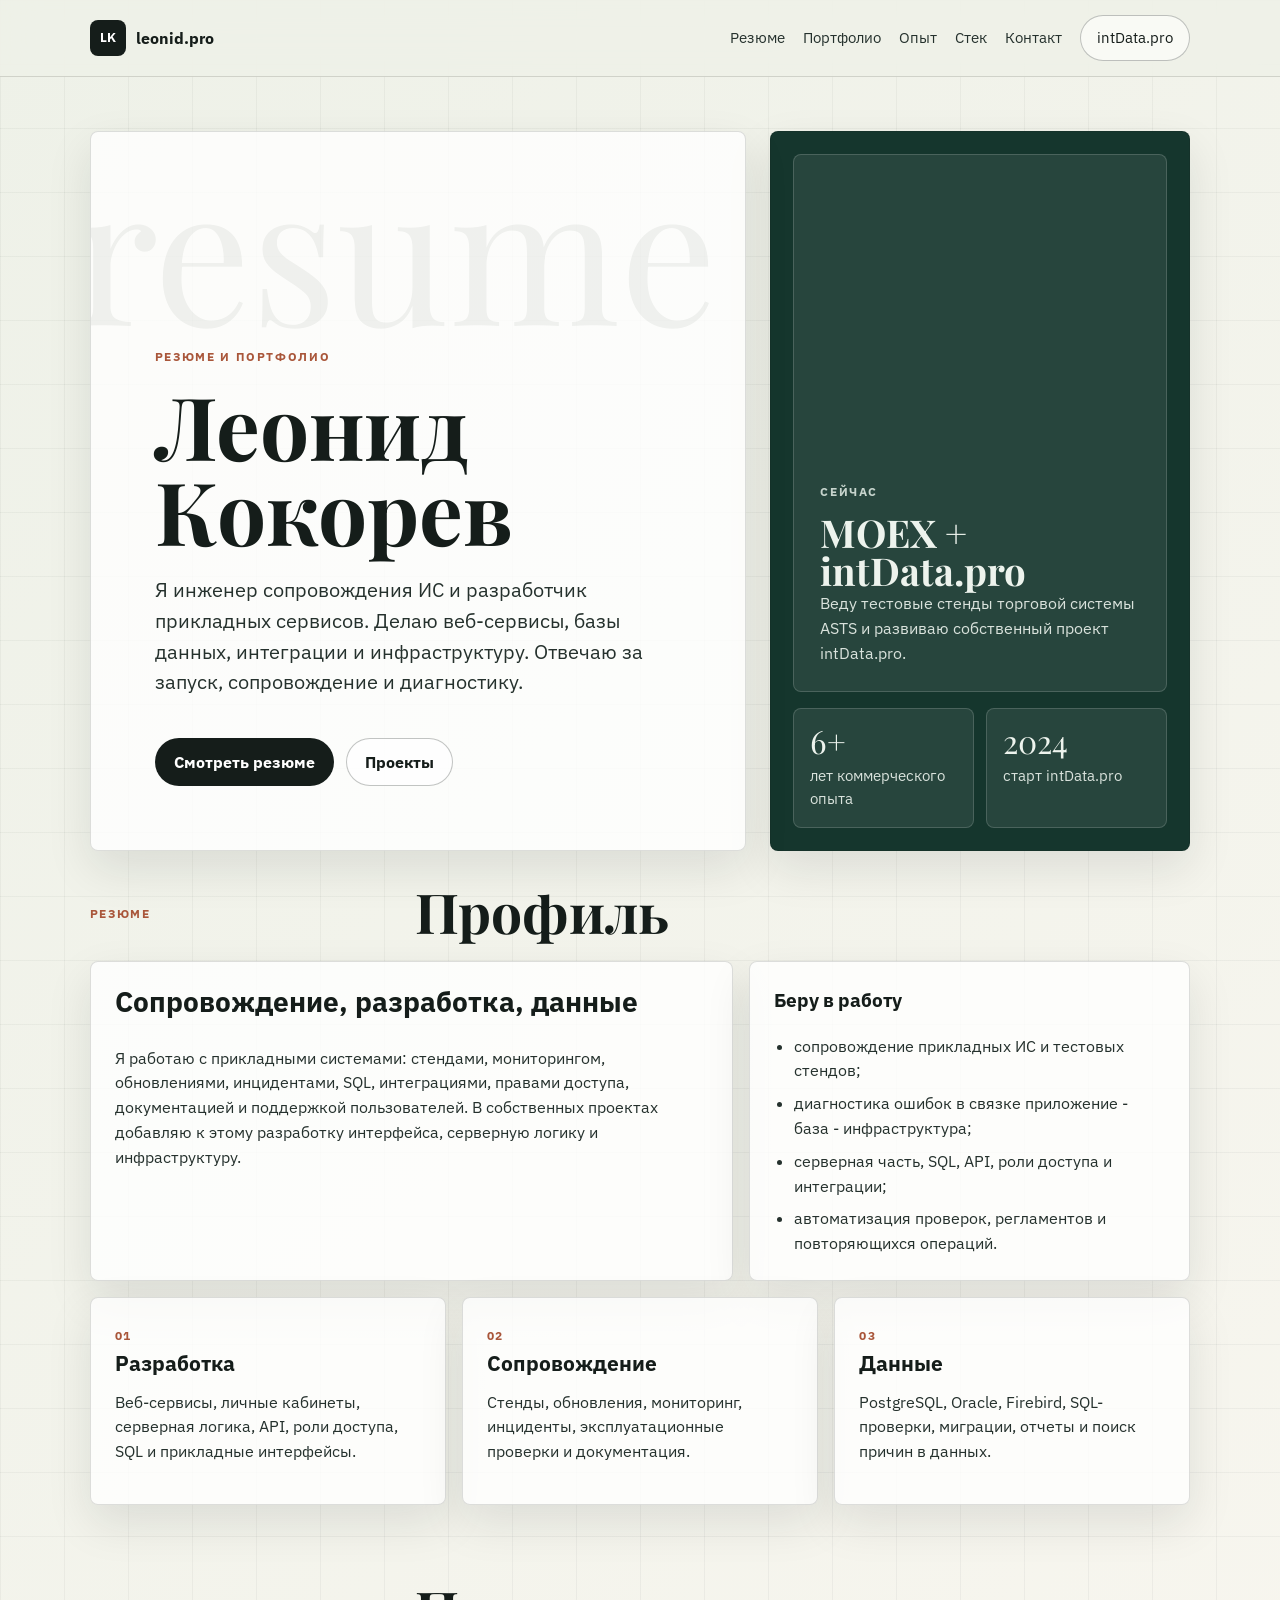
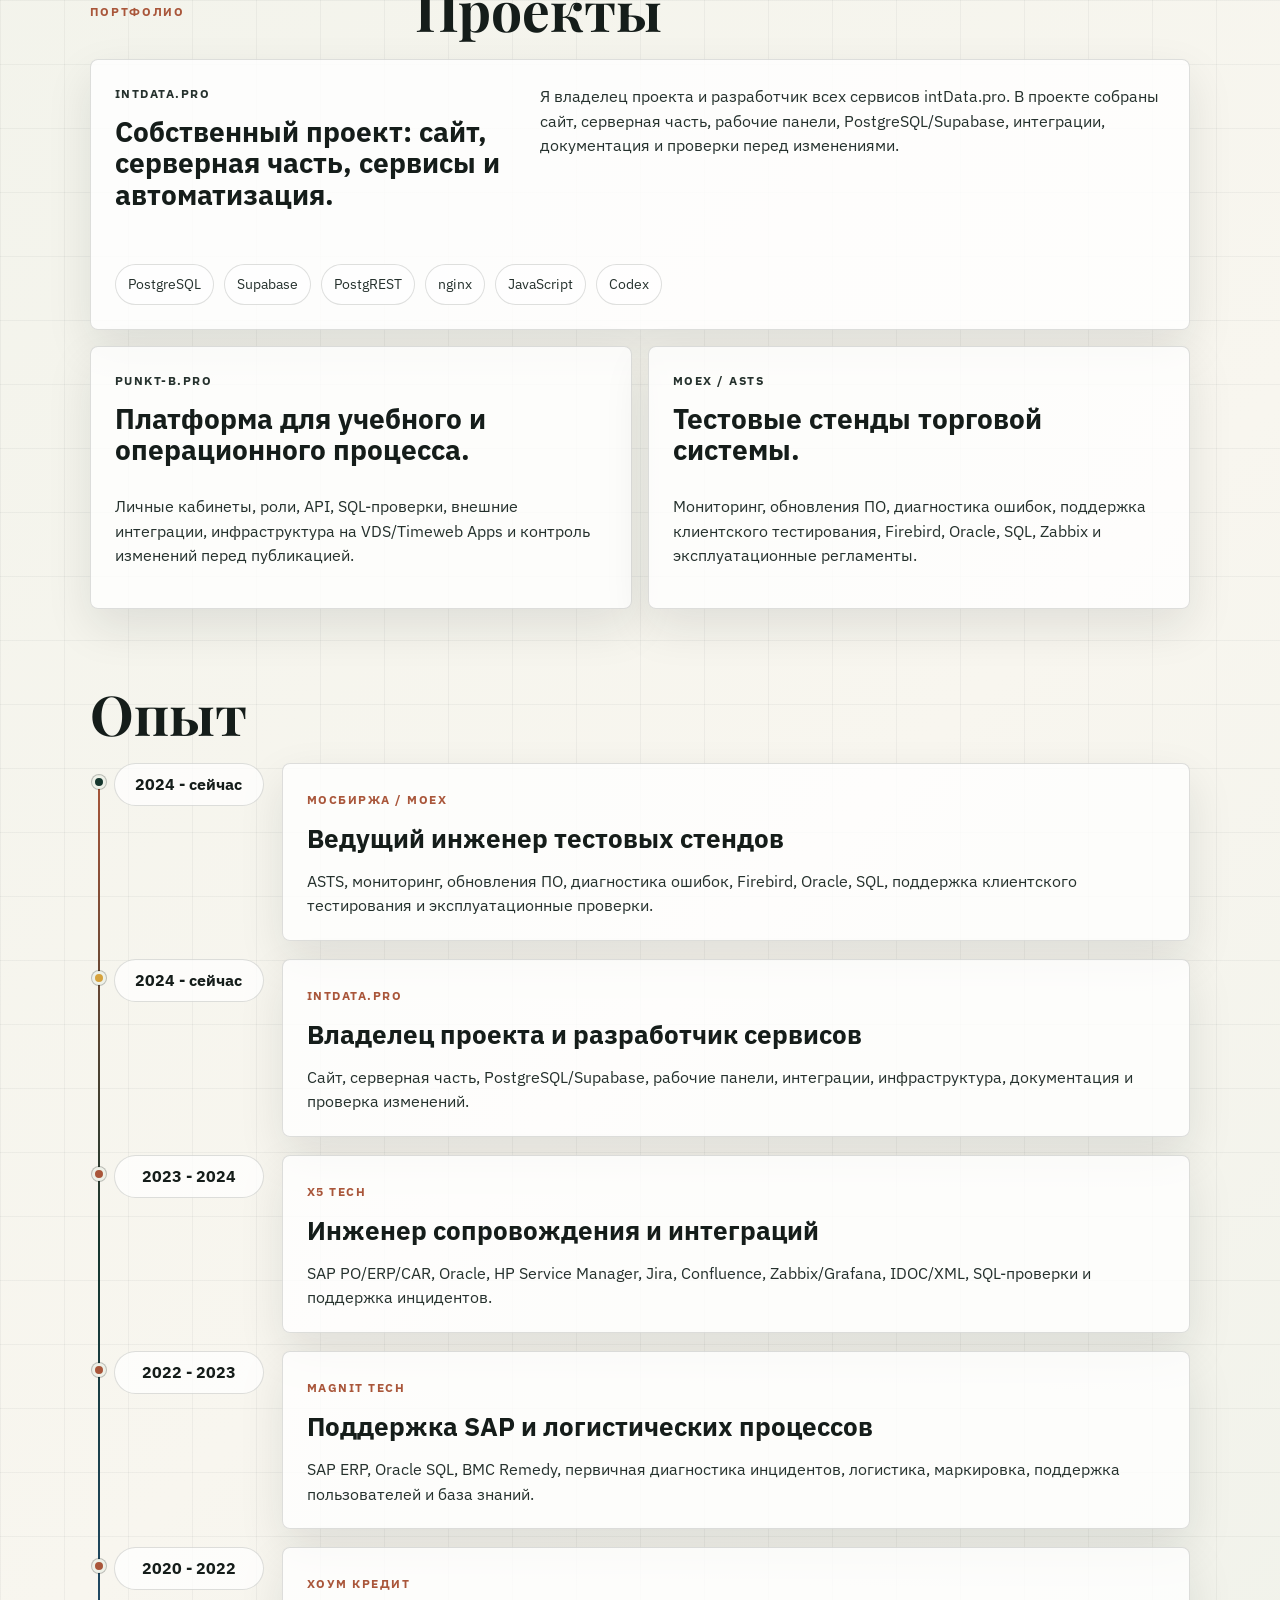
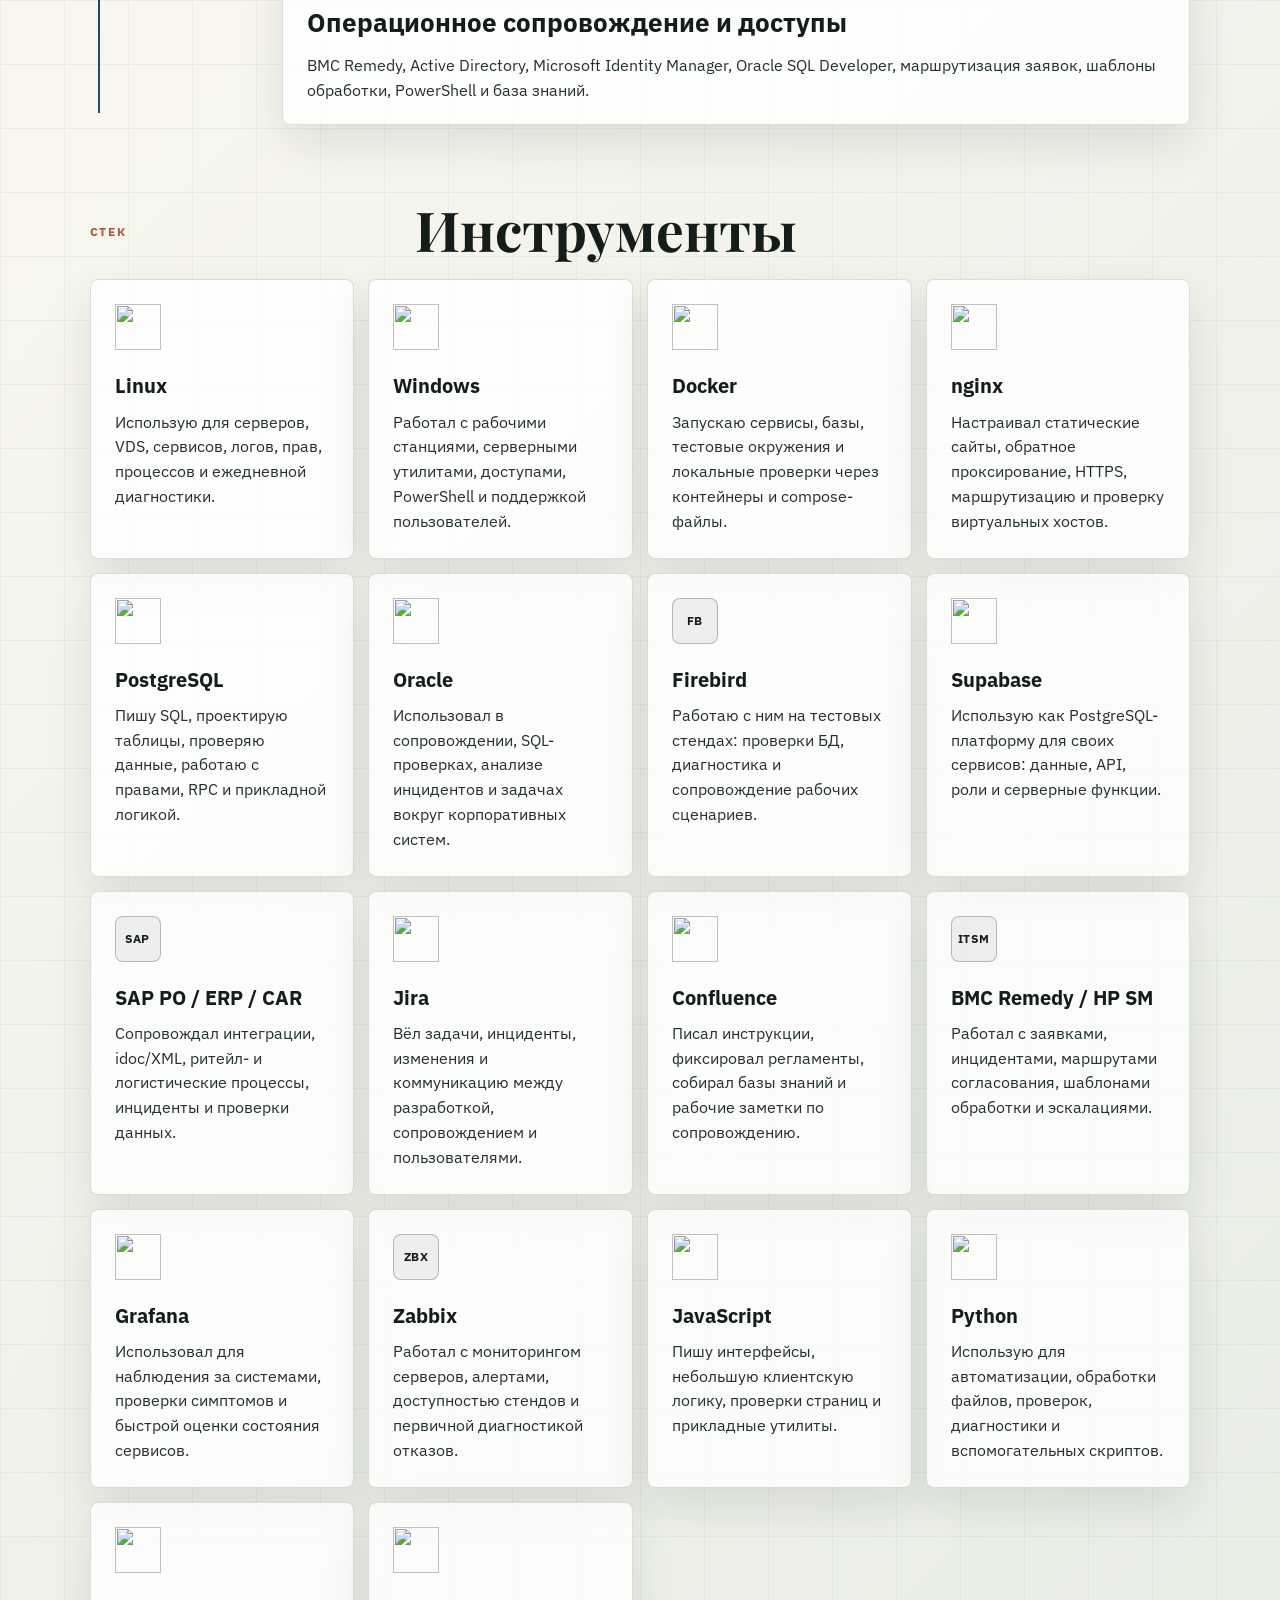
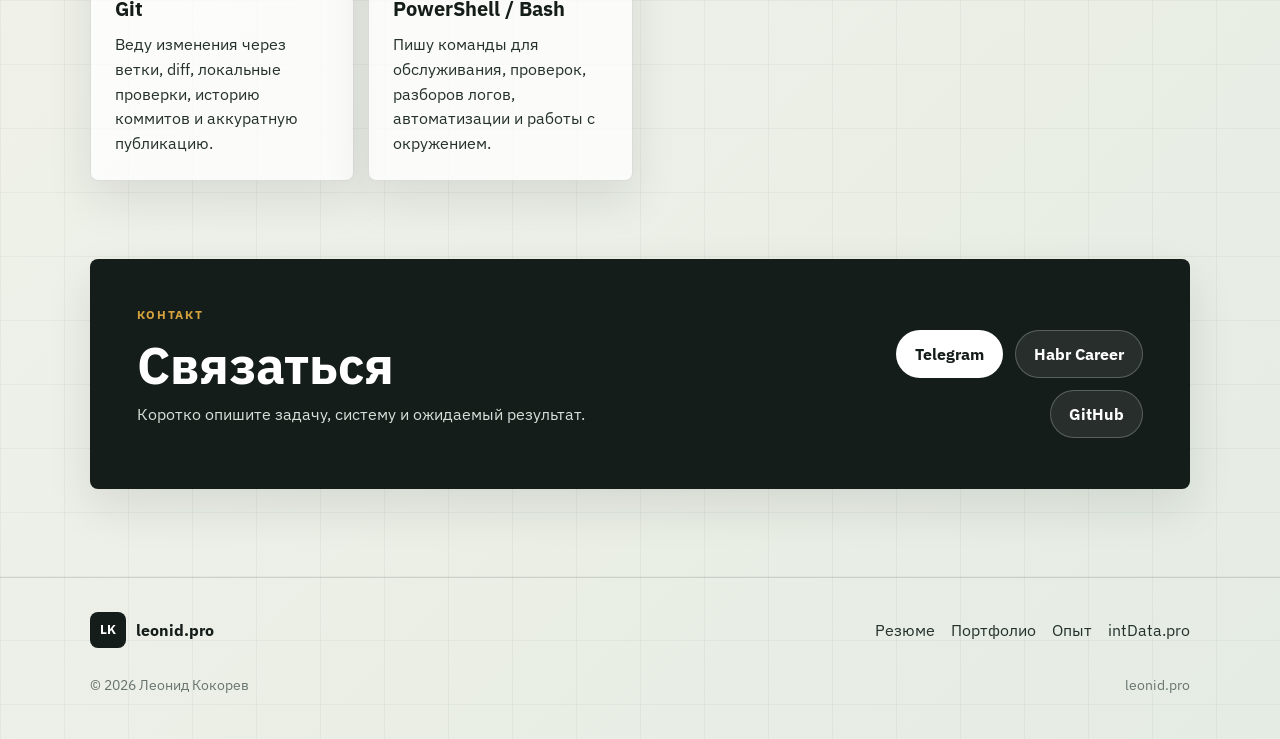
==== index.html @ 6d04560c "INT-353 Publish leonid.pro mono landing Convert the public site into a single-page resume and portfo" ====
<!DOCTYPE html>
<html lang="ru">
  <head>
    <meta charset="UTF-8" />
    <meta http-equiv="X-UA-Compatible" content="IE=edge" />
    <meta name="viewport" content="width=device-width, initial-scale=1.0" />
    <title>Леонид Кокорев - резюме и портфолио</title>
    <meta
      name="description"
      content="Леонид Кокорев: инженер сопровождения ИС и разработчик прикладных сервисов. Опыт в MOEX, X5 Tech, Magnit Tech, Хоум Кредит; владелец и разработчик intData.pro."
    />
    <meta name="theme-color" content="#eef1e8" />
    <meta property="og:type" content="website" />
    <meta property="og:title" content="Леонид Кокорев - резюме и портфолио" />
    <meta
      property="og:description"
      content="Инженер сопровождения ИС, разработчик прикладных сервисов, владелец и разработчик intData.pro."
    />
    <meta property="og:url" content="https://leonid.pro/" />
    <meta property="og:site_name" content="leonid.pro" />
    <meta name="twitter:card" content="summary_large_image" />
    <link rel="canonical" href="https://leonid.pro/" />
    <link rel="icon" type="image/svg+xml" href="assets/favicon.svg" />
    <link rel="preconnect" href="https://fonts.googleapis.com" />
    <link rel="preconnect" href="https://fonts.gstatic.com" crossorigin />
    <link
      rel="stylesheet"
      href="https://fonts.googleapis.com/css2?family=IBM+Plex+Sans:wght@400;500;600;700&family=Playfair+Display:wght@600;700&display=swap"
    />
    <link rel="stylesheet" href="assets/styles.css" />
  </head>
  <body>
    <a class="skip-link" href="#main-content">Перейти к содержимому</a>

    <header class="site-header" data-header>
      <div class="site-header__inner">
        <a class="brand" href="#top" aria-label="На главную">
          <span class="brand__mark">LK</span>
          <span>leonid.pro</span>
        </a>

        <button class="menu-toggle" type="button" aria-expanded="false" aria-controls="site-menu" data-menu-toggle>
          <span>Меню</span>
        </button>

        <nav class="site-nav" id="site-menu" aria-label="Основная навигация" data-menu>
          <a href="#resume">Резюме</a>
          <a href="#portfolio">Портфолио</a>
          <a href="#experience">Опыт</a>
          <a href="#stack">Стек</a>
          <a href="#contact">Контакт</a>
          <a class="nav-pill" href="https://intdata.pro/" target="_blank" rel="noopener">intData.pro</a>
        </nav>
      </div>
    </header>

    <main id="main-content">
      <section class="hero section--hero" id="top">
        <div class="hero__content">
          <p class="eyebrow">Резюме и портфолио</p>
          <h1>Леонид Кокорев</h1>
          <p class="hero__lead">
            Я инженер сопровождения ИС и разработчик прикладных сервисов. Делаю веб-сервисы, базы данных,
            интеграции и инфраструктуру. Отвечаю за запуск, сопровождение и диагностику.
          </p>
          <div class="hero__actions">
            <a class="button button--primary" href="#resume">Смотреть резюме</a>
            <a class="button button--secondary" href="#portfolio">Проекты</a>
          </div>
        </div>

        <aside class="hero__summary" aria-label="Краткая сводка">
          <div class="summary-card summary-card--dark">
            <span class="summary-card__label">Сейчас</span>
            <strong>MOEX + intData.pro</strong>
            <p>
              Веду тестовые стенды торговой системы ASTS и развиваю собственный проект intData.pro.
            </p>
          </div>
          <div class="summary-metrics">
            <div>
              <span>6+</span>
              <p>лет коммерческого опыта</p>
            </div>
            <div>
              <span>2024</span>
              <p>старт intData.pro</p>
            </div>
          </div>
        </aside>
      </section>

      <section class="section section--tight" id="resume">
        <div class="section-heading">
          <p class="eyebrow">Резюме</p>
          <h2>Профиль</h2>
        </div>

        <div class="resume-grid">
          <article class="resume-lead">
            <h3>Сопровождение, разработка, данные</h3>
            <p>
              Я работаю с прикладными системами: стендами, мониторингом, обновлениями, инцидентами,
              SQL, интеграциями, правами доступа, документацией и поддержкой пользователей. В собственных
              проектах добавляю к этому разработку интерфейса, серверную логику и инфраструктуру.
            </p>
          </article>

          <article>
            <h3>Беру в работу</h3>
            <ul class="clean-list">
              <li>сопровождение прикладных ИС и тестовых стендов;</li>
              <li>диагностика ошибок в связке приложение - база - инфраструктура;</li>
              <li>серверная часть, SQL, API, роли доступа и интеграции;</li>
              <li>автоматизация проверок, регламентов и повторяющихся операций.</li>
            </ul>
          </article>
        </div>

        <div class="signal-grid" aria-label="Основные направления">
          <article>
            <span>01</span>
            <h3>Разработка</h3>
            <p>Веб-сервисы, личные кабинеты, серверная логика, API, роли доступа, SQL и прикладные интерфейсы.</p>
          </article>
          <article>
            <span>02</span>
            <h3>Сопровождение</h3>
            <p>Стенды, обновления, мониторинг, инциденты, эксплуатационные проверки и документация.</p>
          </article>
          <article>
            <span>03</span>
            <h3>Данные</h3>
            <p>PostgreSQL, Oracle, Firebird, SQL-проверки, миграции, отчеты и поиск причин в данных.</p>
          </article>
        </div>
      </section>

      <section class="section" id="portfolio">
        <div class="section-heading">
          <p class="eyebrow">Портфолио</p>
          <h2>Проекты</h2>
        </div>

        <div class="project-list">
          <article class="project project--featured">
            <div>
              <p class="project__meta">intData.pro</p>
              <h3>Собственный проект: сайт, серверная часть, сервисы и автоматизация.</h3>
            </div>
            <p>
              Я владелец проекта и разработчик всех сервисов intData.pro. В проекте собраны сайт,
              серверная часть, рабочие панели, PostgreSQL/Supabase, интеграции, документация и проверки перед изменениями.
            </p>
            <div class="project__tags">
              <span>PostgreSQL</span>
              <span>Supabase</span>
              <span>PostgREST</span>
              <span>nginx</span>
              <span>JavaScript</span>
              <span>Codex</span>
            </div>
          </article>

          <article class="project">
            <p class="project__meta">punkt-b.pro</p>
            <h3>Платформа для учебного и операционного процесса.</h3>
            <p>
              Личные кабинеты, роли, API, SQL-проверки, внешние интеграции, инфраструктура на VDS/Timeweb Apps
              и контроль изменений перед публикацией.
            </p>
          </article>

          <article class="project">
            <p class="project__meta">MOEX / ASTS</p>
            <h3>Тестовые стенды торговой системы.</h3>
            <p>
              Мониторинг, обновления ПО, диагностика ошибок, поддержка клиентского тестирования,
              Firebird, Oracle, SQL, Zabbix и эксплуатационные регламенты.
            </p>
          </article>
        </div>
      </section>

      <section class="section" id="experience">
        <div class="section-heading">
          <h2>Опыт</h2>
        </div>

        <div class="experience-line" aria-label="Опыт работы по годам">
          <article class="experience-item experience-item--current">
            <div class="experience-date">2024 - сейчас</div>
            <div class="experience-card">
              <span>Мосбиржа / MOEX</span>
              <h3>Ведущий инженер тестовых стендов</h3>
              <p>
                ASTS, мониторинг, обновления ПО, диагностика ошибок, Firebird, Oracle, SQL,
                поддержка клиентского тестирования и эксплуатационные проверки.
              </p>
            </div>
          </article>

          <article class="experience-item experience-item--side">
            <div class="experience-date">2024 - сейчас</div>
            <div class="experience-card">
              <span>intData.pro</span>
              <h3>Владелец проекта и разработчик сервисов</h3>
              <p>
                Сайт, серверная часть, PostgreSQL/Supabase, рабочие панели, интеграции, инфраструктура,
                документация и проверка изменений.
              </p>
            </div>
          </article>

          <article class="experience-item">
            <div class="experience-date">2023 - 2024</div>
            <div class="experience-card">
              <span>X5 Tech</span>
              <h3>Инженер сопровождения и интеграций</h3>
              <p>
                SAP PO/ERP/CAR, Oracle, HP Service Manager, Jira, Confluence, Zabbix/Grafana,
                IDOC/XML, SQL-проверки и поддержка инцидентов.
              </p>
            </div>
          </article>

          <article class="experience-item">
            <div class="experience-date">2022 - 2023</div>
            <div class="experience-card">
              <span>Magnit Tech</span>
              <h3>Поддержка SAP и логистических процессов</h3>
              <p>
                SAP ERP, Oracle SQL, BMC Remedy, первичная диагностика инцидентов,
                логистика, маркировка, поддержка пользователей и база знаний.
              </p>
            </div>
          </article>

          <article class="experience-item">
            <div class="experience-date">2020 - 2022</div>
            <div class="experience-card">
              <span>Хоум Кредит</span>
              <h3>Операционное сопровождение и доступы</h3>
              <p>
                BMC Remedy, Active Directory, Microsoft Identity Manager, Oracle SQL Developer,
                маршрутизация заявок, шаблоны обработки, PowerShell и база знаний.
              </p>
            </div>
          </article>
        </div>
      </section>

      <section class="section" id="stack">
        <div class="section-heading">
          <p class="eyebrow">Стек</p>
          <h2>Инструменты</h2>
        </div>

        <div class="stack-grid">
          <article class="tool-card">
            <img src="https://cdn.jsdelivr.net/gh/devicons/devicon/icons/linux/linux-original.svg" alt="" loading="lazy" />
            <div>
              <h3>Linux</h3>
              <p>Использую для серверов, VDS, сервисов, логов, прав, процессов и ежедневной диагностики.</p>
            </div>
          </article>
          <article class="tool-card">
            <img src="https://cdn.jsdelivr.net/gh/devicons/devicon/icons/windows8/windows8-original.svg" alt="" loading="lazy" />
            <div>
              <h3>Windows</h3>
              <p>Работал с рабочими станциями, серверными утилитами, доступами, PowerShell и поддержкой пользователей.</p>
            </div>
          </article>
          <article class="tool-card">
            <img src="https://cdn.jsdelivr.net/gh/devicons/devicon/icons/docker/docker-original.svg" alt="" loading="lazy" />
            <div>
              <h3>Docker</h3>
              <p>Запускаю сервисы, базы, тестовые окружения и локальные проверки через контейнеры и compose-файлы.</p>
            </div>
          </article>
          <article class="tool-card">
            <img src="https://cdn.jsdelivr.net/gh/devicons/devicon/icons/nginx/nginx-original.svg" alt="" loading="lazy" />
            <div>
              <h3>nginx</h3>
              <p>Настраивал статические сайты, обратное проксирование, HTTPS, маршрутизацию и проверку виртуальных хостов.</p>
            </div>
          </article>
          <article class="tool-card">
            <img src="https://cdn.jsdelivr.net/gh/devicons/devicon/icons/postgresql/postgresql-original.svg" alt="" loading="lazy" />
            <div>
              <h3>PostgreSQL</h3>
              <p>Пишу SQL, проектирую таблицы, проверяю данные, работаю с правами, RPC и прикладной логикой.</p>
            </div>
          </article>
          <article class="tool-card">
            <img src="https://cdn.jsdelivr.net/gh/devicons/devicon/icons/oracle/oracle-original.svg" alt="" loading="lazy" />
            <div>
              <h3>Oracle</h3>
              <p>Использовал в сопровождении, SQL-проверках, анализе инцидентов и задачах вокруг корпоративных систем.</p>
            </div>
          </article>
          <article class="tool-card">
            <span class="tool-card__mark">FB</span>
            <div>
              <h3>Firebird</h3>
              <p>Работаю с ним на тестовых стендах: проверки БД, диагностика и сопровождение рабочих сценариев.</p>
            </div>
          </article>
          <article class="tool-card">
            <img src="https://cdn.jsdelivr.net/gh/devicons/devicon/icons/supabase/supabase-original.svg" alt="" loading="lazy" />
            <div>
              <h3>Supabase</h3>
              <p>Использую как PostgreSQL-платформу для своих сервисов: данные, API, роли и серверные функции.</p>
            </div>
          </article>
          <article class="tool-card">
            <span class="tool-card__mark">SAP</span>
            <div>
              <h3>SAP PO / ERP / CAR</h3>
              <p>Сопровождал интеграции, idoc/XML, ритейл- и логистические процессы, инциденты и проверки данных.</p>
            </div>
          </article>
          <article class="tool-card">
            <img src="https://cdn.jsdelivr.net/gh/devicons/devicon/icons/jira/jira-original.svg" alt="" loading="lazy" />
            <div>
              <h3>Jira</h3>
              <p>Вёл задачи, инциденты, изменения и коммуникацию между разработкой, сопровождением и пользователями.</p>
            </div>
          </article>
          <article class="tool-card">
            <img src="https://cdn.jsdelivr.net/gh/devicons/devicon/icons/confluence/confluence-original.svg" alt="" loading="lazy" />
            <div>
              <h3>Confluence</h3>
              <p>Писал инструкции, фиксировал регламенты, собирал базы знаний и рабочие заметки по сопровождению.</p>
            </div>
          </article>
          <article class="tool-card">
            <span class="tool-card__mark">ITSM</span>
            <div>
              <h3>BMC Remedy / HP SM</h3>
              <p>Работал с заявками, инцидентами, маршрутами согласования, шаблонами обработки и эскалациями.</p>
            </div>
          </article>
          <article class="tool-card">
            <img src="https://cdn.jsdelivr.net/gh/devicons/devicon/icons/grafana/grafana-original.svg" alt="" loading="lazy" />
            <div>
              <h3>Grafana</h3>
              <p>Использовал для наблюдения за системами, проверки симптомов и быстрой оценки состояния сервисов.</p>
            </div>
          </article>
          <article class="tool-card">
            <span class="tool-card__mark">ZBX</span>
            <div>
              <h3>Zabbix</h3>
              <p>Работал с мониторингом серверов, алертами, доступностью стендов и первичной диагностикой отказов.</p>
            </div>
          </article>
          <article class="tool-card">
            <img src="https://cdn.jsdelivr.net/gh/devicons/devicon/icons/javascript/javascript-original.svg" alt="" loading="lazy" />
            <div>
              <h3>JavaScript</h3>
              <p>Пишу интерфейсы, небольшую клиентскую логику, проверки страниц и прикладные утилиты.</p>
            </div>
          </article>
          <article class="tool-card">
            <img src="https://cdn.jsdelivr.net/gh/devicons/devicon/icons/python/python-original.svg" alt="" loading="lazy" />
            <div>
              <h3>Python</h3>
              <p>Использую для автоматизации, обработки файлов, проверок, диагностики и вспомогательных скриптов.</p>
            </div>
          </article>
          <article class="tool-card">
            <img src="https://cdn.jsdelivr.net/gh/devicons/devicon/icons/git/git-original.svg" alt="" loading="lazy" />
            <div>
              <h3>Git</h3>
              <p>Веду изменения через ветки, diff, локальные проверки, историю коммитов и аккуратную публикацию.</p>
            </div>
          </article>
          <article class="tool-card">
            <img src="https://cdn.jsdelivr.net/gh/devicons/devicon/icons/powershell/powershell-original.svg" alt="" loading="lazy" />
            <div>
              <h3>PowerShell / Bash</h3>
              <p>Пишу команды для обслуживания, проверок, разборов логов, автоматизации и работы с окружением.</p>
            </div>
          </article>
        </div>
      </section>

      <section class="section contact" id="contact">
        <div class="contact-card">
          <div>
            <p class="eyebrow">Контакт</p>
            <h2>Связаться</h2>
            <p>Коротко опишите задачу, систему и ожидаемый результат.</p>
          </div>
          <div class="contact-actions">
            <a class="button button--primary" href="https://t.me/LeoTechPro" target="_blank" rel="noopener">Telegram</a>
            <a class="button button--secondary" href="https://career.habr.com/leotechru" target="_blank" rel="noopener">Habr Career</a>
            <a class="button button--secondary" href="https://github.com/LeoTechPro" target="_blank" rel="noopener">GitHub</a>
          </div>
        </div>
      </section>
    </main>

    <a class="mobile-contact" href="https://t.me/LeoTechPro" target="_blank" rel="noopener">Telegram</a>

    <footer class="site-footer">
      <div class="site-footer__inner">
        <a class="brand brand--footer" href="#top">
          <span class="brand__mark">LK</span>
          <span>leonid.pro</span>
        </a>
        <nav class="site-footer__links" aria-label="Навигация в подвале">
          <a href="#resume">Резюме</a>
          <a href="#portfolio">Портфолио</a>
          <a href="#experience">Опыт</a>
          <a href="https://intdata.pro/" target="_blank" rel="noopener">intData.pro</a>
        </nav>
      </div>
      <div class="site-footer__bottom">
        <span>© <span data-year>2026</span> Леонид Кокорев</span>
        <span>leonid.pro</span>
      </div>
    </footer>

    <script src="assets/site.js"></script>
  </body>
</html>
---- assets/styles.css ----
:root {
  --ink: #151d1a;
  --text: #25312d;
  --muted: #68746f;
  --paper: #eef1e8;
  --paper-2: #f8f6ef;
  --panel: rgba(255, 255, 255, 0.78);
  --line: rgba(21, 29, 26, 0.14);
  --line-strong: rgba(21, 29, 26, 0.26);
  --green: #15362d;
  --blue: #244e73;
  --gold: #d6a23d;
  --rust: #a9563a;
  --shadow: 0 18px 46px rgba(21, 29, 26, 0.1);
  --radius: 8px;
  --page-gutter: max(28px, 7vw);
  --body: "IBM Plex Sans", "Segoe UI", sans-serif;
  --display: "Playfair Display", Georgia, serif;
}

*,
*::before,
*::after {
  box-sizing: border-box;
}

html {
  scroll-behavior: smooth;
}

body {
  margin: 0;
  min-height: 100vh;
  font-family: var(--body);
  color: var(--ink);
  line-height: 1.55;
  background:
    linear-gradient(rgba(21, 29, 26, 0.045) 1px, transparent 1px),
    linear-gradient(90deg, rgba(21, 29, 26, 0.045) 1px, transparent 1px),
    linear-gradient(135deg, #eef1e8 0%, #f8f6ef 48%, #e5ece3 100%);
  background-size: 64px 64px, 64px 64px, auto;
}

body.menu-open {
  overflow: hidden;
}

a {
  color: inherit;
  text-decoration: none;
}

button,
input,
textarea {
  font: inherit;
}

button {
  cursor: pointer;
}

:focus-visible {
  outline: 2px solid var(--blue);
  outline-offset: 3px;
}

.skip-link {
  position: absolute;
  left: 16px;
  top: 16px;
  z-index: 200;
  transform: translateY(calc(-100% - 24px));
  padding: 10px 14px;
  border-radius: 999px;
  background: var(--ink);
  color: #fff;
  transition: transform 0.18s ease;
}

.skip-link:focus {
  transform: translateY(0);
}

.site-header {
  position: sticky;
  top: 0;
  z-index: 100;
  border-bottom: 1px solid var(--line);
  background: rgba(238, 241, 232, 0.88);
  backdrop-filter: blur(18px);
}

.site-header__inner,
main,
.site-footer__inner,
.site-footer__bottom {
  width: calc(100% - (var(--page-gutter) * 2));
  margin: 0 auto;
}

.site-header__inner {
  min-height: 76px;
  display: flex;
  align-items: center;
  justify-content: space-between;
  gap: 22px;
}

.brand {
  display: inline-flex;
  align-items: center;
  gap: 10px;
  font-weight: 700;
  white-space: nowrap;
}

.brand__mark {
  display: inline-grid;
  place-items: center;
  width: 36px;
  height: 36px;
  border-radius: 8px;
  background: var(--ink);
  color: #fff;
  font-size: 0.8rem;
}

.site-nav {
  display: flex;
  align-items: center;
  gap: 18px;
  font-size: 0.94rem;
  color: var(--text);
}

.site-nav a {
  transition: color 0.18s ease;
}

.site-nav a:hover,
.site-nav a.is-active {
  color: var(--rust);
}

.nav-pill {
  padding: 10px 16px;
  border: 1px solid var(--line-strong);
  border-radius: 999px;
  background: rgba(255, 255, 255, 0.58);
  color: var(--ink);
}

.menu-toggle {
  display: none;
  align-items: center;
  justify-content: center;
  min-height: 42px;
  padding: 0 14px;
  border: 1px solid var(--line-strong);
  border-radius: 999px;
  background: rgba(255, 255, 255, 0.68);
  color: var(--ink);
}

.menu-toggle span::before {
  content: "≡";
  margin-right: 8px;
}

main {
  padding: 54px 0 88px;
}

.hero {
  min-height: min(720px, calc(100vh - 118px));
  display: grid;
  grid-template-columns: minmax(0, 1.42fr) minmax(420px, 0.68fr);
  gap: 24px;
  align-items: stretch;
}

.hero__content,
.hero__summary,
.signal-grid article,
.project,
.resume-grid article,
.stack-grid article,
.experience-card,
.contact-card {
  border: 1px solid var(--line);
  border-radius: var(--radius);
  background: var(--panel);
  box-shadow: var(--shadow);
}

.hero__content {
  position: relative;
  overflow: hidden;
  padding: clamp(34px, 5vw, 66px);
  display: flex;
  flex-direction: column;
  justify-content: flex-end;
}

.hero__content::after {
  content: "resume";
  position: absolute;
  right: 28px;
  top: 18px;
  color: rgba(21, 29, 26, 0.055);
  font-family: var(--display);
  font-size: clamp(5rem, 15vw, 12rem);
  line-height: 1;
  pointer-events: none;
}

.eyebrow {
  margin: 0 0 16px;
  color: var(--rust);
  font-size: 0.74rem;
  font-weight: 700;
  letter-spacing: 0.14em;
  text-transform: uppercase;
}

h1,
h2,
h3,
p {
  margin-top: 0;
}

h1,
.section-heading h2 {
  font-family: var(--display);
  line-height: 0.98;
  letter-spacing: 0;
}

h1 {
  position: relative;
  z-index: 1;
  margin-bottom: 22px;
  max-width: 8.6ch;
  font-size: clamp(4.2rem, 6.8vw, 7.2rem);
}

.hero__lead {
  position: relative;
  z-index: 1;
  max-width: 760px;
  color: var(--text);
  font-size: clamp(1.14rem, 1.55vw, 1.45rem);
}

.hero__actions,
.contact-actions {
  position: relative;
  z-index: 1;
  display: flex;
  flex-wrap: wrap;
  gap: 12px;
  margin-top: 20px;
}

.button {
  display: inline-flex;
  align-items: center;
  justify-content: center;
  min-height: 48px;
  padding: 0 18px;
  border: 1px solid transparent;
  border-radius: 999px;
  font-weight: 700;
  white-space: nowrap;
  transition: transform 0.18s ease, background-color 0.18s ease, border-color 0.18s ease;
}

.button:hover {
  transform: translateY(-1px);
}

.button--primary {
  background: var(--ink);
  color: #fff;
}

.button--secondary {
  border-color: var(--line-strong);
  background: rgba(255, 255, 255, 0.62);
}

.hero__summary {
  padding: 22px;
  display: grid;
  grid-template-rows: 1fr auto;
  gap: 16px;
  background: var(--green);
  color: #edf3ed;
}

.summary-card {
  min-height: 380px;
  padding: 26px;
  border-radius: var(--radius);
  border: 1px solid rgba(255, 255, 255, 0.16);
  display: flex;
  flex-direction: column;
  justify-content: flex-end;
  background: rgba(255, 255, 255, 0.08);
}

.summary-card__label {
  color: #c7d4cd;
  text-transform: uppercase;
  letter-spacing: 0.14em;
  font-size: 0.72rem;
  font-weight: 700;
  margin-bottom: 12px;
}

.summary-card strong {
  font-family: var(--display);
  font-size: clamp(2.35rem, 3vw, 3.7rem);
  line-height: 1;
}

.summary-card p {
  margin-bottom: 0;
  color: #d9e2dc;
  font-size: 1.02rem;
}

.summary-metrics {
  display: grid;
  grid-template-columns: repeat(2, minmax(0, 1fr));
  gap: 12px;
}

.summary-metrics div {
  padding: 16px;
  border: 1px solid rgba(255, 255, 255, 0.16);
  border-radius: var(--radius);
  background: rgba(255, 255, 255, 0.08);
}

.summary-metrics span {
  display: block;
  font-family: var(--display);
  font-size: 2rem;
  line-height: 1;
}

.summary-metrics p {
  margin: 8px 0 0;
  color: #d9e2dc;
  font-size: 0.92rem;
}

.section {
  padding: 78px 0 0;
}

.section--tight {
  padding-top: 34px;
}

.section-heading {
  display: grid;
  grid-template-columns: minmax(160px, 0.28fr) minmax(0, 0.72fr);
  gap: 24px;
  align-items: end;
  margin-bottom: 22px;
}

.section-heading h2 {
  margin: 0;
  font-size: clamp(2.4rem, 4.3vw, 4.8rem);
}

.resume-grid {
  display: grid;
  grid-template-columns: minmax(0, 1.05fr) minmax(320px, 0.72fr);
  gap: 16px;
  margin-bottom: 16px;
}

.resume-grid article,
.signal-grid article,
.project,
.stack-grid article {
  padding: 24px;
}

.resume-lead h3,
.project h3 {
  max-width: 780px;
  font-size: clamp(1.45rem, 2.2vw, 2.1rem);
  line-height: 1.12;
}

.resume-grid p,
.signal-grid p,
.project p,
.stack-grid p,
.experience-card p,
.contact-card p,
.clean-list {
  color: var(--text);
}

.clean-list {
  margin: 0;
  padding-left: 20px;
}

.clean-list li + li {
  margin-top: 8px;
}

.signal-grid {
  display: grid;
  grid-template-columns: repeat(3, minmax(0, 1fr));
  gap: 16px;
}

.signal-grid span,
.project__meta,
.experience-card span {
  color: var(--rust);
  font-size: 0.78rem;
  font-weight: 700;
  letter-spacing: 0.12em;
  text-transform: uppercase;
}

.signal-grid h3,
.stack-grid h3 {
  margin-bottom: 10px;
  font-size: 1.32rem;
}

.project-list {
  display: grid;
  grid-template-columns: repeat(2, minmax(0, 1fr));
  gap: 16px;
}

.project--featured {
  grid-column: 1 / -1;
  display: grid;
  grid-template-columns: minmax(0, 0.78fr) minmax(0, 1.22fr);
  gap: 26px;
  background: rgba(255, 255, 255, 0.82);
}

.project__tags {
  grid-column: 1 / -1;
  display: flex;
  flex-wrap: wrap;
  gap: 10px;
}

.project__tags span {
  padding: 8px 12px;
  border: 1px solid var(--line);
  border-radius: 999px;
  background: rgba(255, 255, 255, 0.62);
  color: var(--text);
  font-size: 0.9rem;
}

.experience-line {
  position: relative;
  display: grid;
  gap: 18px;
  padding-left: 24px;
}

.experience-line::before {
  content: "";
  position: absolute;
  left: 8px;
  top: 12px;
  bottom: 12px;
  width: 2px;
  background: linear-gradient(180deg, var(--rust), var(--green), var(--blue));
}

.experience-item {
  position: relative;
  display: grid;
  grid-template-columns: 150px minmax(0, 1fr);
  gap: 18px;
  align-items: start;
}

.experience-item::before {
  content: "";
  position: absolute;
  left: -22px;
  top: 12px;
  width: 14px;
  height: 14px;
  border: 3px solid var(--paper);
  border-radius: 50%;
  background: var(--rust);
  box-shadow: 0 0 0 1px var(--line-strong);
}

.experience-item--current::before {
  background: var(--green);
}

.experience-item--side::before {
  background: var(--gold);
}

.experience-date {
  position: sticky;
  top: 98px;
  padding: 8px 10px;
  border: 1px solid var(--line);
  border-radius: 999px;
  background: rgba(255, 255, 255, 0.72);
  color: var(--ink);
  font-weight: 700;
  text-align: center;
  white-space: nowrap;
}

.experience-card {
  padding: 22px 24px;
}

.experience-card h3 {
  margin: 8px 0 10px;
  font-size: clamp(1.35rem, 2vw, 1.9rem);
}

.experience-card p {
  max-width: 860px;
  margin-bottom: 0;
}

.stack-grid {
  display: grid;
  grid-template-columns: repeat(auto-fit, minmax(260px, 1fr));
  gap: 14px;
}

.tool-card {
  min-height: 210px;
  display: grid;
  grid-template-rows: auto 1fr;
  gap: 20px;
}

.tool-card img,
.tool-card__mark {
  width: 46px;
  height: 46px;
}

.tool-card img {
  object-fit: contain;
}

.tool-card__mark {
  display: inline-grid;
  place-items: center;
  border: 1px solid var(--line-strong);
  border-radius: 8px;
  background: rgba(21, 29, 26, 0.06);
  color: var(--ink);
  font-size: 0.78rem;
  font-weight: 800;
  letter-spacing: 0.06em;
}

.tool-card h3 {
  margin-bottom: 8px;
  font-size: 1.26rem;
}

.tool-card p {
  margin-bottom: 0;
  color: var(--text);
}

.contact-card {
  padding: clamp(30px, 4vw, 46px);
  display: grid;
  grid-template-columns: minmax(0, 0.9fr) minmax(260px, 0.44fr);
  gap: 24px;
  align-items: center;
  background: var(--ink);
  color: #fff;
}

.contact-card h2 {
  margin-bottom: 10px;
  font-size: clamp(2.4rem, 4vw, 4.8rem);
  line-height: 1;
}

.contact-card .eyebrow {
  color: var(--gold);
}

.contact-card p {
  color: #d8dfd9;
}

.contact-actions {
  justify-content: flex-end;
  align-items: center;
}

.contact-card .button--primary {
  background: #fff;
  color: var(--ink);
}

.contact-card .button--secondary {
  color: #fff;
  border-color: rgba(255, 255, 255, 0.24);
  background: rgba(255, 255, 255, 0.08);
}

.site-footer {
  border-top: 1px solid var(--line);
  padding: 34px 0 42px;
}

.site-footer__inner,
.site-footer__bottom {
  display: flex;
  align-items: center;
  justify-content: space-between;
  gap: 18px;
}

.site-footer__links {
  display: flex;
  flex-wrap: wrap;
  gap: 16px;
  color: var(--text);
}

.site-footer__bottom {
  margin-top: 26px;
  color: var(--muted);
  font-size: 0.9rem;
}

.mobile-contact {
  display: none;
  position: fixed;
  right: 16px;
  bottom: 16px;
  z-index: 90;
  min-height: 46px;
  align-items: center;
  justify-content: center;
  padding: 0 18px;
  border-radius: 999px;
  background: var(--ink);
  color: #fff;
  box-shadow: var(--shadow);
  font-weight: 700;
  opacity: 0;
  pointer-events: none;
  transform: translateY(14px);
  transition: opacity 0.18s ease, transform 0.18s ease;
}

.mobile-contact.is-visible {
  opacity: 1;
  pointer-events: auto;
  transform: translateY(0);
}

@media (max-width: 1020px) {
  .hero,
  .resume-grid,
  .project--featured,
  .contact-card {
    grid-template-columns: 1fr;
  }

  .stack-grid,
  .signal-grid {
    grid-template-columns: repeat(2, minmax(0, 1fr));
  }

  .summary-card {
    min-height: 280px;
  }
}

@media (max-width: 760px) {
  :root {
    --page-gutter: 14px;
  }

  html,
  body {
    overflow-x: hidden;
  }

  .site-header__inner,
  main,
  .site-footer__inner,
  .site-footer__bottom {
    width: calc(100% - (var(--page-gutter) * 2));
  }

  .site-header__inner {
    min-height: 68px;
  }

  .menu-toggle {
    display: inline-flex;
  }

  .site-nav {
    position: fixed;
    inset: 76px 14px auto;
    display: grid;
    gap: 10px;
    padding: 0 18px;
    border: 1px solid transparent;
    border-radius: var(--radius);
    background: rgba(247, 246, 238, 0.98);
    box-shadow: none;
    max-height: 0;
    overflow: hidden;
    visibility: hidden;
    opacity: 0;
    transform: translateY(-8px);
    pointer-events: none;
    transition: opacity 0.2s ease, transform 0.2s ease, max-height 0.2s ease, padding 0.2s ease, visibility 0.2s ease;
  }

  body.menu-open .site-nav {
    max-height: calc(100vh - 110px);
    padding: 18px;
    visibility: visible;
    opacity: 1;
    transform: translateY(0);
    pointer-events: auto;
    box-shadow: var(--shadow);
    border-color: var(--line);
  }

  main {
    padding-top: 28px;
  }

  .hero {
    min-height: auto;
    gap: 14px;
  }

  .hero__content,
  .hero__summary,
  .signal-grid article,
  .project,
  .resume-grid article,
  .stack-grid article,
  .experience-card,
  .contact-card {
    min-width: 0;
    max-width: 100%;
  }

  .hero__content,
  .summary-card,
  .signal-grid article,
  .project,
  .resume-grid article,
  .stack-grid article,
  .experience-card,
  .contact-card {
    padding: 22px;
  }

  .hero__content::after {
    right: -20px;
    top: 16px;
    font-size: 6rem;
  }

  h1 {
    max-width: 100%;
    font-size: clamp(3rem, 15vw, 4.1rem);
    overflow-wrap: anywhere;
  }

  .hero__lead {
    font-size: 1.05rem;
  }

  .hero__actions {
    align-items: stretch;
  }

  .hero__actions .button {
    flex: 1 1 100%;
    width: 100%;
  }

  .summary-card {
    min-height: 260px;
  }

  .summary-card strong {
    font-size: 2.55rem;
  }

  .section {
    padding-top: 54px;
  }

  .section-heading,
  .signal-grid,
  .project-list,
  .stack-grid {
    grid-template-columns: 1fr;
  }

  .section-heading h2,
  .contact-card h2 {
    font-size: clamp(2.2rem, 12vw, 3.6rem);
  }

  .experience-line {
    padding-left: 18px;
  }

  .experience-line::before {
    left: 5px;
  }

  .experience-item {
    grid-template-columns: 1fr;
    gap: 10px;
  }

  .experience-item::before {
    left: -20px;
  }

  .experience-date {
    position: static;
    width: fit-content;
  }

  .button,
  .nav-pill,
  .project__tags span,
  .hero__lead,
  .summary-card p {
    max-width: 100%;
    overflow-wrap: anywhere;
  }

  .button,
  .nav-pill {
    white-space: normal;
    text-align: center;
  }

  .contact-actions {
    justify-content: flex-start;
    align-items: stretch;
  }

  .contact-actions .button {
    width: 100%;
  }

  .site-footer__inner,
  .site-footer__bottom {
    align-items: flex-start;
    flex-direction: column;
  }

  .mobile-contact {
    display: inline-flex;
  }

  body.menu-open .mobile-contact {
    opacity: 0;
    pointer-events: none;
  }
}

@media (max-width: 420px) {
  .brand span:last-child {
    display: none;
  }

  .hero__content::after {
    display: none;
  }

  h1 {
    font-size: clamp(2.8rem, 14vw, 3.7rem);
  }

  .summary-card strong {
    font-size: 2.25rem;
  }
}

@media (prefers-reduced-motion: reduce) {
  html {
    scroll-behavior: auto;
  }

  *,
  *::before,
  *::after {
    animation-duration: 0.01ms !important;
    animation-iteration-count: 1 !important;
    transition-duration: 0.01ms !important;
    scroll-behavior: auto !important;
  }
}
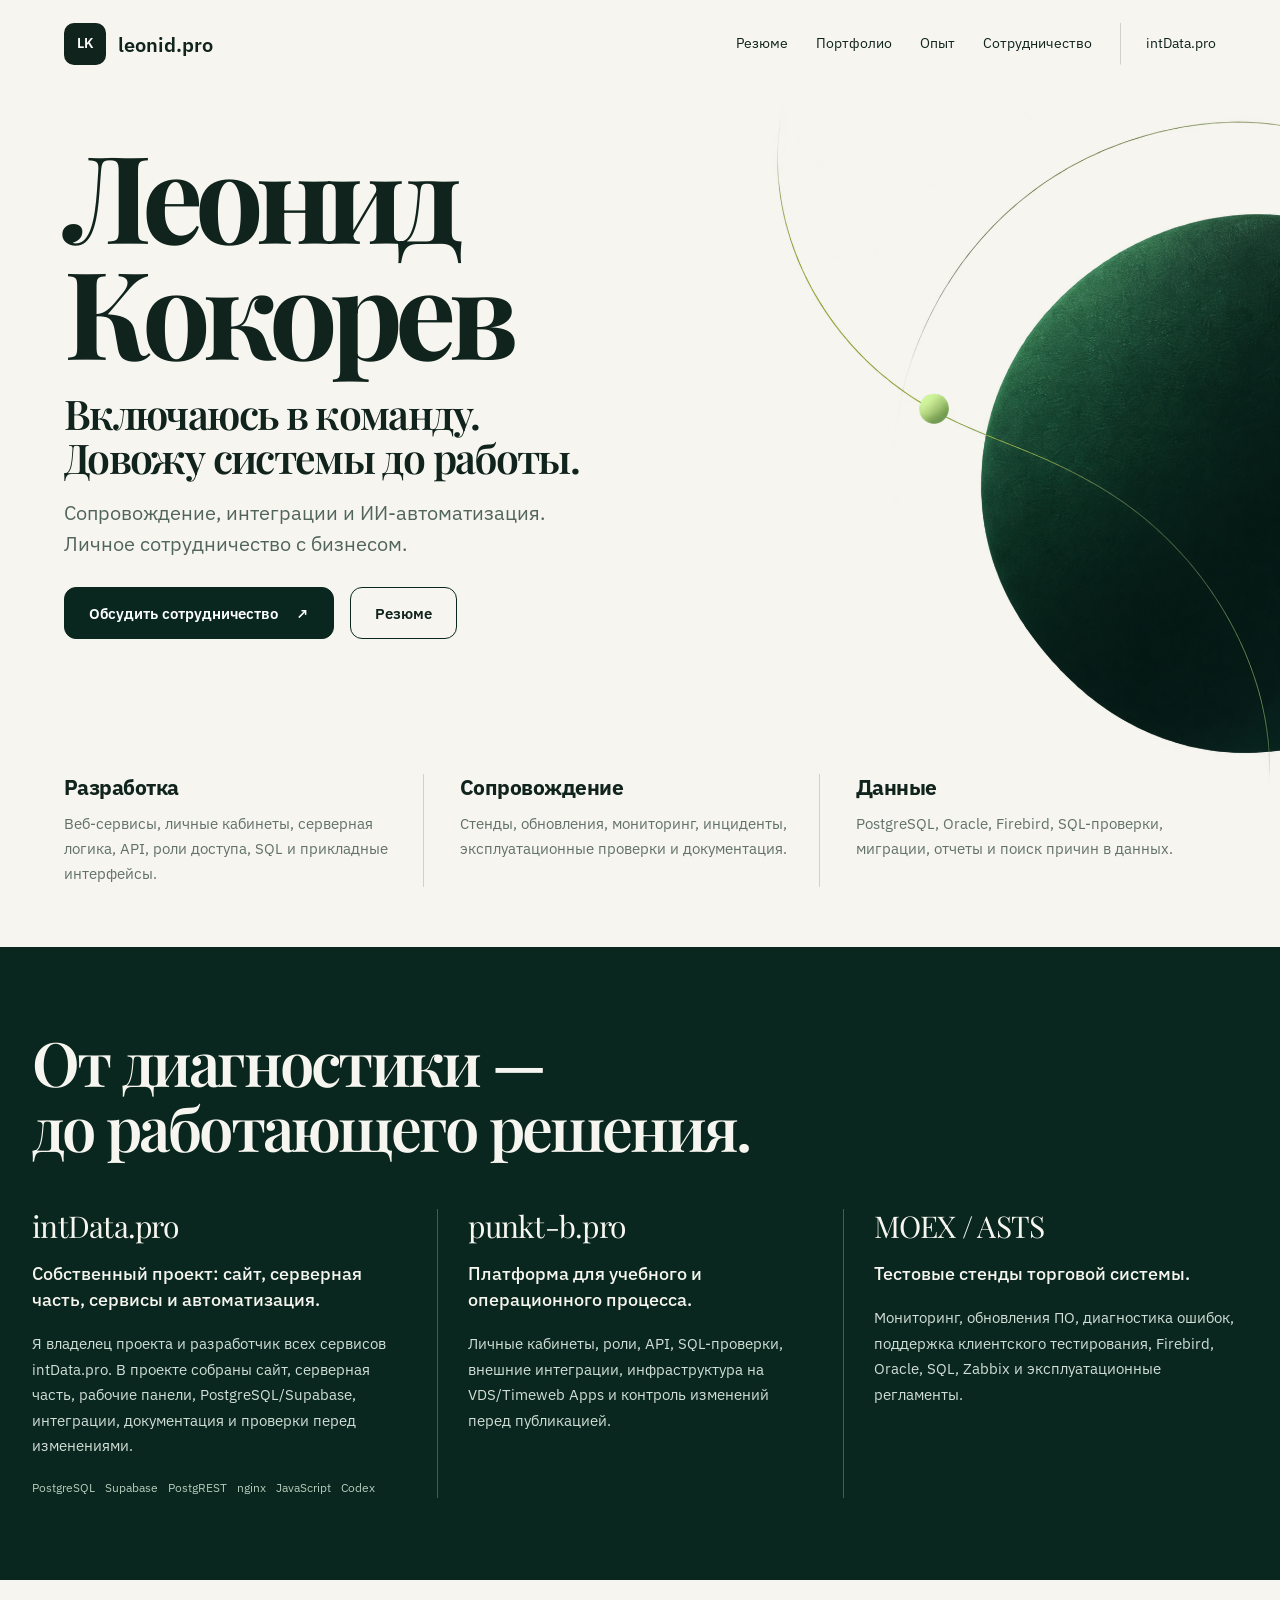
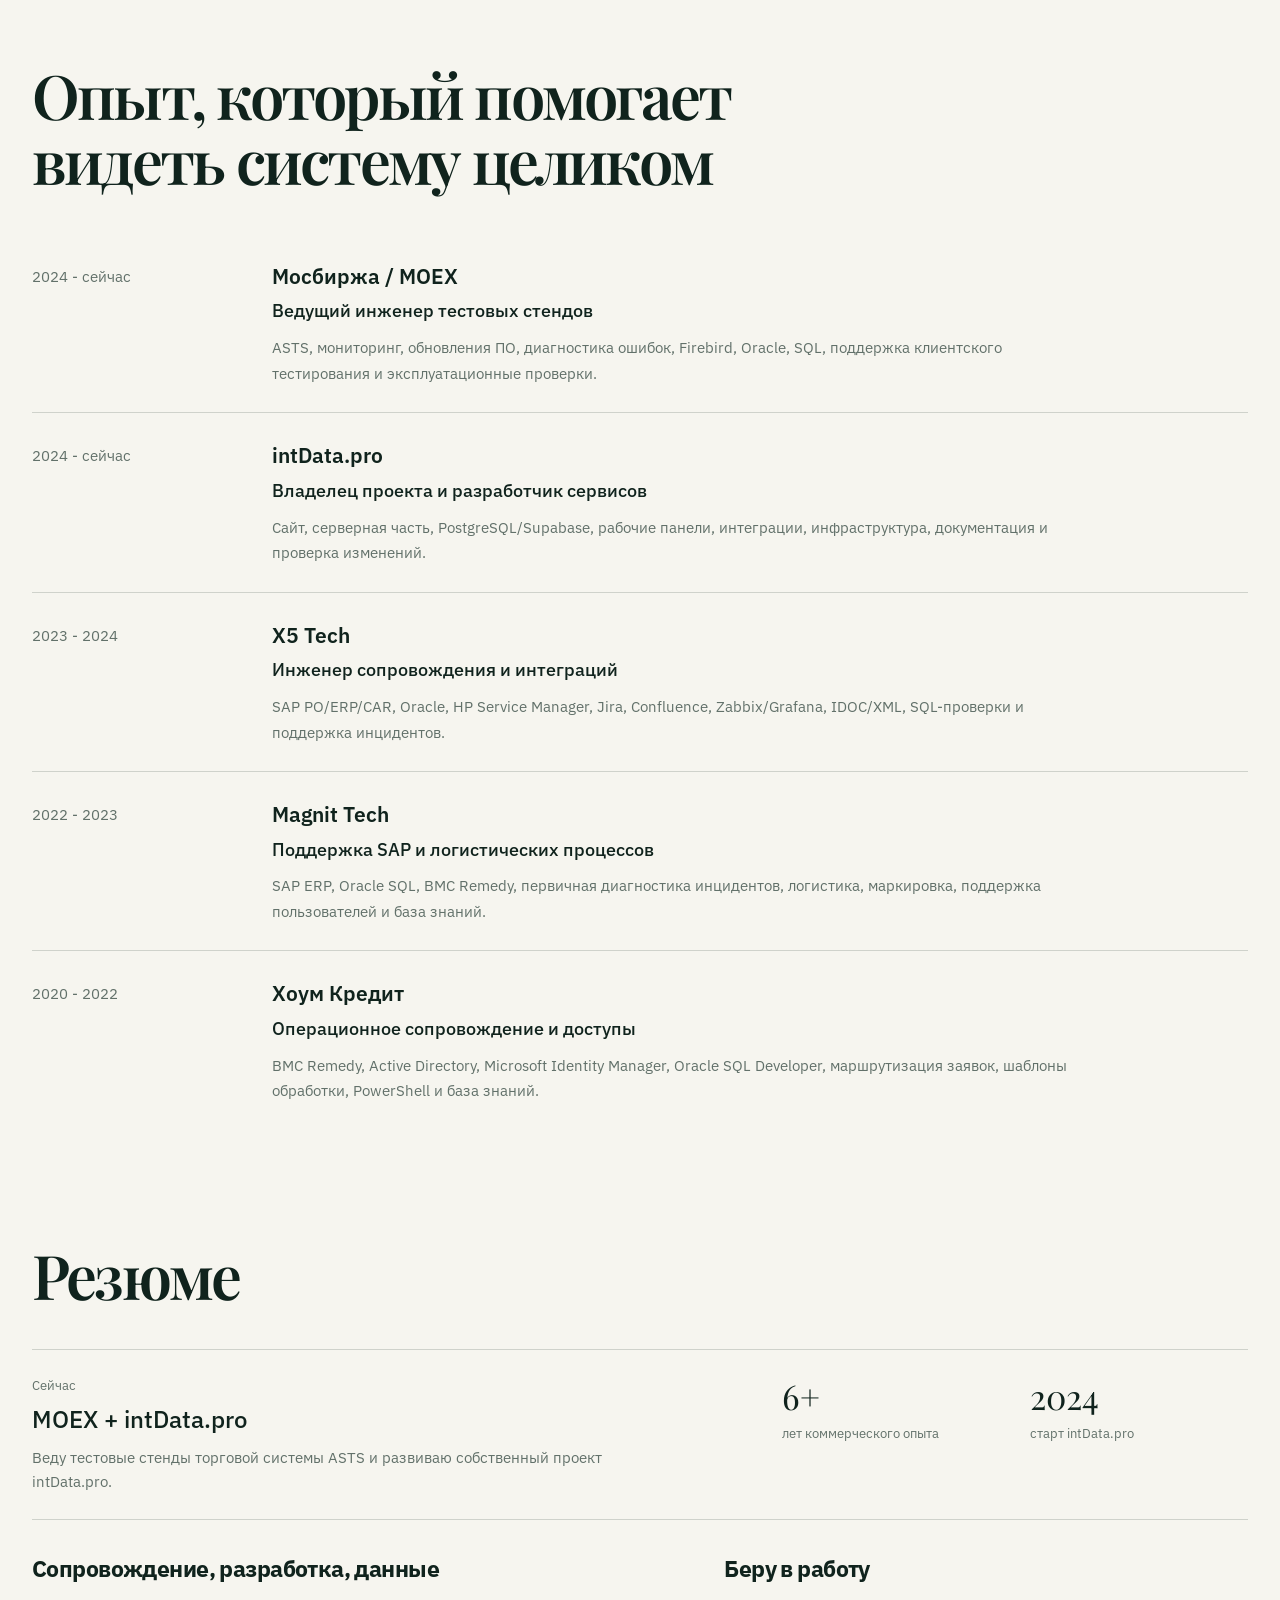
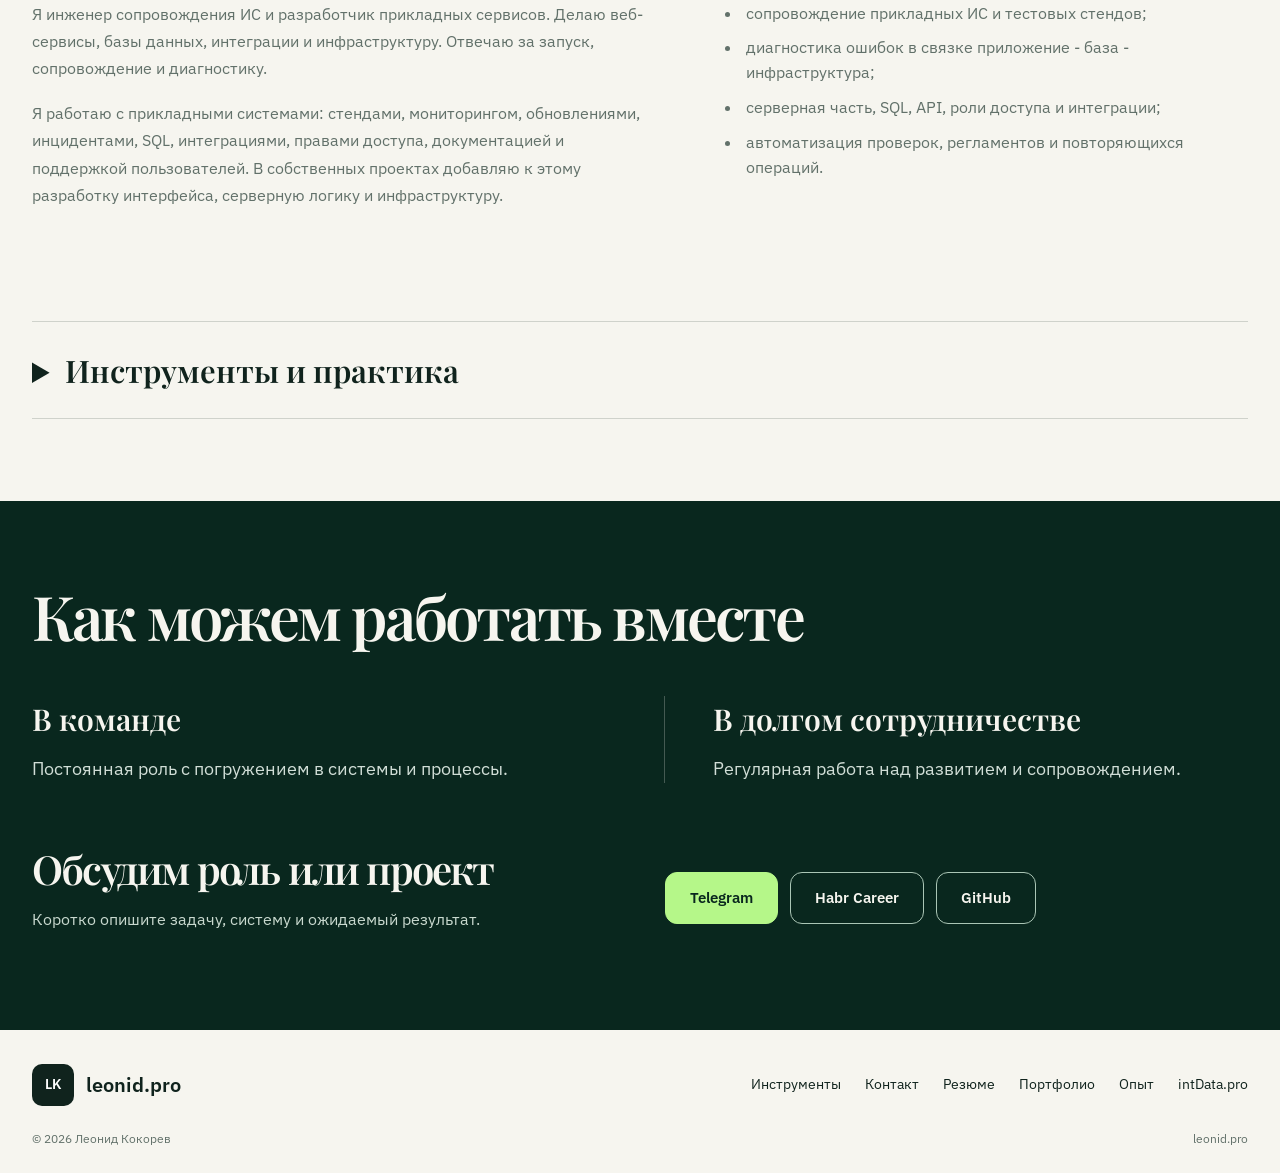
==== commit 2e244635: "feat(portfolio): обновить личный сайт с сохранением опыта и материалов" ====
--- a/index.html
+++ b/index.html
@@ -27,9 +27,9 @@
       rel="stylesheet"
       href="https://fonts.googleapis.com/css2?family=IBM+Plex+Sans:wght@400;500;600;700&family=Playfair+Display:wght@600;700&display=swap"
     />
-    <link rel="stylesheet" href="assets/styles.css" />
+    <link rel="stylesheet" href="assets/portfolio.css" />
   </head>
-  <body>
+  <body class="portfolio-page">
     <a class="skip-link" href="#main-content">Перейти к содержимому</a>
 
     <header class="site-header" data-header>
@@ -47,8 +47,8 @@
           <a href="#resume">Резюме</a>
           <a href="#portfolio">Портфолио</a>
           <a href="#experience">Опыт</a>
-          <a href="#stack">Стек</a>
-          <a href="#contact">Контакт</a>
+
+          <a href="#collaboration">Сотрудничество</a>
           <a class="nav-pill" href="https://intdata.pro/" target="_blank" rel="noopener">intData.pro</a>
         </nav>
       </div>
@@ -57,67 +57,17 @@
     <main id="main-content">
       <section class="hero section--hero" id="top">
         <div class="hero__content">
-          <p class="eyebrow">Резюме и портфолио</p>
-          <h1>Леонид Кокорев</h1>
-          <p class="hero__lead">
-            Я инженер сопровождения ИС и разработчик прикладных сервисов. Делаю веб-сервисы, базы данных,
-            интеграции и инфраструктуру. Отвечаю за запуск, сопровождение и диагностику.
-          </p>
+          <h1><span>Леонид</span> <span>Кокорев</span></h1>
+          <p class="hero__position">Включаюсь в команду.<br />Довожу системы до работы.</p>
+          <p class="hero__lead">Сопровождение, интеграции и ИИ-автоматизация.<br />Личное сотрудничество с бизнесом.</p>
           <div class="hero__actions">
-            <a class="button button--primary" href="#resume">Смотреть резюме</a>
-            <a class="button button--secondary" href="#portfolio">Проекты</a>
+            <a class="button button--primary" href="https://t.me/PROintData" target="_blank" rel="noopener">Обсудить сотрудничество <span aria-hidden="true">↗</span></a>
+            <a class="button button--secondary" href="#resume">Резюме</a>
           </div>
         </div>
-
-        <aside class="hero__summary" aria-label="Краткая сводка">
-          <div class="summary-card summary-card--dark">
-            <span class="summary-card__label">Сейчас</span>
-            <strong>MOEX + intData.pro</strong>
-            <p>
-              Веду тестовые стенды торговой системы ASTS и развиваю собственный проект intData.pro.
-            </p>
-          </div>
-          <div class="summary-metrics">
-            <div>
-              <span>6+</span>
-              <p>лет коммерческого опыта</p>
-            </div>
-            <div>
-              <span>2024</span>
-              <p>старт intData.pro</p>
-            </div>
-          </div>
-        </aside>
+        <div class="hero__art" aria-hidden="true"><img src="assets/orbit.png" width="800" height="900" alt="" fetchpriority="high" /></div>
       </section>
-
-      <section class="section section--tight" id="resume">
-        <div class="section-heading">
-          <p class="eyebrow">Резюме</p>
-          <h2>Профиль</h2>
-        </div>
-
-        <div class="resume-grid">
-          <article class="resume-lead">
-            <h3>Сопровождение, разработка, данные</h3>
-            <p>
-              Я работаю с прикладными системами: стендами, мониторингом, обновлениями, инцидентами,
-              SQL, интеграциями, правами доступа, документацией и поддержкой пользователей. В собственных
-              проектах добавляю к этому разработку интерфейса, серверную логику и инфраструктуру.
-            </p>
-          </article>
-
-          <article>
-            <h3>Беру в работу</h3>
-            <ul class="clean-list">
-              <li>сопровождение прикладных ИС и тестовых стендов;</li>
-              <li>диагностика ошибок в связке приложение - база - инфраструктура;</li>
-              <li>серверная часть, SQL, API, роли доступа и интеграции;</li>
-              <li>автоматизация проверок, регламентов и повторяющихся операций.</li>
-            </ul>
-          </article>
-        </div>
-
-        <div class="signal-grid" aria-label="Основные направления">
+<div class="signal-grid" aria-label="Основные направления">
           <article>
             <span>01</span>
             <h3>Разработка</h3>
@@ -134,12 +84,12 @@
             <p>PostgreSQL, Oracle, Firebird, SQL-проверки, миграции, отчеты и поиск причин в данных.</p>
           </article>
         </div>
-      </section>
-
-      <section class="section" id="portfolio">
+
+
+
+      <section class="section section--dark" id="portfolio">
         <div class="section-heading">
-          <p class="eyebrow">Портфолио</p>
-          <h2>Проекты</h2>
+          <h2>От диагностики —<br />до работающего решения.</h2>
         </div>
 
         <div class="project-list">
@@ -184,7 +134,7 @@
 
       <section class="section" id="experience">
         <div class="section-heading">
-          <h2>Опыт</h2>
+          <h2>Опыт, который помогает<br />видеть систему целиком</h2>
         </div>
 
         <div class="experience-line" aria-label="Опыт работы по годам">
@@ -249,12 +199,59 @@
           </article>
         </div>
       </section>
+<section class="section section--tight" id="resume">
+        <div class="section-heading">
+          <h2>Резюме</h2>
+        </div>
+
+        <aside class="hero__summary" aria-label="Краткая сводка">
+          <div class="summary-card summary-card--dark">
+            <span class="summary-card__label">Сейчас</span>
+            <strong>MOEX + intData.pro</strong>
+            <p>
+              Веду тестовые стенды торговой системы ASTS и развиваю собственный проект intData.pro.
+            </p>
+          </div>
+          <div class="summary-metrics">
+            <div>
+              <span>6+</span>
+              <p>лет коммерческого опыта</p>
+            </div>
+            <div>
+              <span>2024</span>
+              <p>старт intData.pro</p>
+            </div>
+          </div>
+        </aside>
+        <div class="resume-grid">
+          <article class="resume-lead">
+            <h3>Сопровождение, разработка, данные</h3>
+<p class="hero__lead">
+            Я инженер сопровождения ИС и разработчик прикладных сервисов. Делаю веб-сервисы, базы данных,
+            интеграции и инфраструктуру. Отвечаю за запуск, сопровождение и диагностику.
+          </p>
+            <p>
+              Я работаю с прикладными системами: стендами, мониторингом, обновлениями, инцидентами,
+              SQL, интеграциями, правами доступа, документацией и поддержкой пользователей. В собственных
+              проектах добавляю к этому разработку интерфейса, серверную логику и инфраструктуру.
+            </p>
+          </article>
+
+          <article>
+            <h3>Беру в работу</h3>
+            <ul class="clean-list">
+              <li>сопровождение прикладных ИС и тестовых стендов;</li>
+              <li>диагностика ошибок в связке приложение - база - инфраструктура;</li>
+              <li>серверная часть, SQL, API, роли доступа и интеграции;</li>
+              <li>автоматизация проверок, регламентов и повторяющихся операций.</li>
+            </ul>
+          </article>
+        </div>
+
+        </section>
 
       <section class="section" id="stack">
-        <div class="section-heading">
-          <p class="eyebrow">Стек</p>
-          <h2>Инструменты</h2>
-        </div>
+        <details class="tools-disclosure"><summary>Инструменты и практика</summary>
 
         <div class="stack-grid">
           <article class="tool-card">
@@ -384,17 +381,23 @@
             </div>
           </article>
         </div>
+      </details></section>
+
+      <section class="section section--dark collaboration" id="collaboration">
+        <h2>Как можем работать вместе</h2>
+        <div class="collaboration-grid">
+          <article><h3>В команде</h3><p>Постоянная роль с погружением в системы и процессы.</p></article>
+          <article><h3>В долгом сотрудничестве</h3><p>Регулярная работа над развитием и сопровождением.</p></article>
+        </div>
       </section>
-
-      <section class="section contact" id="contact">
+<section class="section contact section--dark" id="contact">
         <div class="contact-card">
           <div>
-            <p class="eyebrow">Контакт</p>
-            <h2>Связаться</h2>
+            <h2>Обсудим роль или проект</h2>
             <p>Коротко опишите задачу, систему и ожидаемый результат.</p>
           </div>
           <div class="contact-actions">
-            <a class="button button--primary" href="https://t.me/LeoTechPro" target="_blank" rel="noopener">Telegram</a>
+            <a class="button button--primary" href="https://t.me/PROintData" target="_blank" rel="noopener">Telegram</a>
             <a class="button button--secondary" href="https://career.habr.com/leotechru" target="_blank" rel="noopener">Habr Career</a>
             <a class="button button--secondary" href="https://github.com/LeoTechPro" target="_blank" rel="noopener">GitHub</a>
           </div>
@@ -402,7 +405,7 @@
       </section>
     </main>
 
-    <a class="mobile-contact" href="https://t.me/LeoTechPro" target="_blank" rel="noopener">Telegram</a>
+    <a class="mobile-contact" href="https://t.me/PROintData" target="_blank" rel="noopener">Telegram</a>
 
     <footer class="site-footer">
       <div class="site-footer__inner">
@@ -410,7 +413,7 @@
           <span class="brand__mark">LK</span>
           <span>leonid.pro</span>
         </a>
-        <nav class="site-footer__links" aria-label="Навигация в подвале">
+        <nav class="site-footer__links" aria-label="Навигация в подвале"><a href="#stack">Инструменты</a><a href="#contact">Контакт</a>
           <a href="#resume">Резюме</a>
           <a href="#portfolio">Портфолио</a>
           <a href="#experience">Опыт</a>
@@ -423,6 +426,6 @@
       </div>
     </footer>
 
-    <script src="assets/site.js"></script>
+    <script src="assets/portfolio.js"></script>
   </body>
 </html>
--- a/assets/portfolio.css
+++ b/assets/portfolio.css
@@ -0,0 +1,18 @@
+:root{--paper:#f6f5ef;--ink:#10231d;--muted:#62716a;--green:#09271e;--lime:#b5f789;--line:rgba(16,35,29,.17);--body:"IBM Plex Sans","Segoe UI",sans-serif;--display:"Playfair Display",Georgia,serif}
+*{box-sizing:border-box}html{scroll-behavior:smooth;scroll-padding-top:100px}body{margin:0;color:var(--ink);background:var(--paper);font-family:var(--body);line-height:1.55}a{color:inherit;text-decoration:none}button{font:inherit}img{max-width:100%}button,a,summary{-webkit-tap-highlight-color:transparent}a:focus-visible,button:focus-visible,summary:focus-visible{outline:3px solid #69a847;outline-offset:5px}
+.skip-link{position:fixed;left:20px;top:-80px;z-index:100;padding:12px 20px;background:var(--green);color:white}.skip-link:focus{top:12px}.site-header{position:sticky;top:0;z-index:50;background:rgba(246,245,239,.95);backdrop-filter:blur(12px)}.site-header__inner{width:min(1280px,calc(100% - 128px));min-height:88px;margin:auto;display:flex;align-items:center;justify-content:space-between;gap:30px}.brand{display:inline-flex;align-items:center;gap:12px;font-size:20px;font-weight:600;white-space:nowrap}.brand__mark{display:grid;place-items:center;width:42px;height:42px;background:var(--ink);border-radius:10px;color:#fff;font-size:14px}.site-nav{display:flex;align-items:center;gap:28px;font-size:14px}.site-nav a{padding:10px 0;border-bottom:1px solid transparent}.site-nav a:hover,.site-nav a.is-active{border-color:var(--green)}.site-nav .nav-pill{border-left:1px solid var(--line);padding-left:25px}.menu-toggle{display:none}
+.hero{position:relative;width:min(1280px,calc(100% - 128px));min-height:650px;margin:auto;padding:48px 0 42px}.hero__content{position:relative;z-index:1;max-width:860px}.hero h1{font-family:var(--display);font-size:clamp(88px,9.5vw,142px);font-weight:700;line-height:.95;letter-spacing:-.065em;margin:0 0 24px;max-width:760px}.hero h1 span{display:block}.hero__position{font-family:var(--display);font-size:clamp(30px,3.2vw,46px);font-weight:600;line-height:1.08;letter-spacing:-.04em;margin:0 0 18px}.hero__lead{max-width:690px;font-size:20px;color:#52655d;line-height:1.55;margin:0 0 28px}.hero__actions{display:flex;align-items:center;gap:16px;flex-wrap:wrap}.hero__art{position:absolute;right:-72px;top:-12px;width:620px;height:730px;overflow:hidden;pointer-events:none}.hero__art img{width:100%;height:100%;object-fit:contain;object-position:center;animation:orbit-drift 12s ease-in-out infinite}.hero__content h1,.hero__position,.hero__lead,.hero__actions{isolation:isolate}main{overflow:clip}
+.button{display:inline-flex;align-items:center;justify-content:center;gap:18px;min-height:52px;padding:12px 24px;border:1px solid var(--green);border-radius:12px;font-size:15px;font-weight:600;line-height:1.4;transition:transform .2s,background-color .2s,color .2s}.button:hover{transform:translateY(-2px)}.button--primary{background:var(--green);color:white}.button--primary:hover{background:#174637}.button--secondary{background:transparent}.button--secondary:hover{background:#e9eee3}
+.signal-grid{width:min(1280px,calc(100% - 128px));margin:0 auto;display:grid;grid-template-columns:repeat(3,1fr);padding:36px 0 60px;gap:36px}.signal-grid article{padding-right:30px;border-right:1px solid var(--line)}.signal-grid article:last-child{border:0}.signal-grid article>span{display:none}.signal-grid h3{font-size:21px;line-height:1.25;margin:0 0 12px;letter-spacing:-.025em}.signal-grid p{margin:0;color:var(--muted);font-size:15px;line-height:1.65}
+.section{padding:82px max(32px,calc((100% - 1280px)/2))}.section h2{margin:0;font-family:var(--display);font-weight:600;font-size:clamp(42px,4.8vw,66px);line-height:1.06;letter-spacing:-.045em}.section-heading{margin-bottom:42px}.section--dark{color:var(--paper);background:var(--green)}.section--dark .section-heading{margin-bottom:50px}.project-list{display:grid;grid-template-columns:repeat(3,minmax(0,1fr));gap:0}.project{padding:0 30px;border-left:1px solid rgba(246,245,239,.25)}.project:first-child{padding-left:0;border:0}.project:last-child{padding-right:0}.project__meta{font-family:var(--display);font-size:30px;line-height:1.15;letter-spacing:-.025em;margin:0 0 18px}.project h3{font-family:var(--body);font-size:18px;line-height:1.45;font-weight:500;margin:0 0 18px}.project p:not(.project__meta){font-size:15px;color:#d1ded7;line-height:1.7}.project__tags{display:flex;flex-wrap:wrap;gap:4px 10px;margin-top:20px;color:#b5cbbb;font-size:12px}.project__tags span{white-space:nowrap}
+.experience-line{margin-top:10px}.experience-item{display:grid;grid-template-columns:200px 1fr;gap:40px;padding:26px 0;border-bottom:1px solid var(--line)}.experience-item:last-child{border-bottom:0}.experience-date{font-size:15px;color:var(--muted);padding-top:5px}.experience-card>span{display:block;margin-bottom:5px;font-size:21px;font-weight:600}.experience-card h3{font-size:18px;font-weight:500;margin:0 0 10px}.experience-card p{max-width:820px;color:var(--muted);font-size:15px;line-height:1.7;margin:0}
+#resume{padding-top:30px}.hero__summary{display:grid;grid-template-columns:1.5fr 1fr;gap:50px;margin:34px 0;padding:26px 0;border-top:1px solid var(--line);border-bottom:1px solid var(--line)}.summary-card__label{font-size:13px;color:var(--muted);display:block;margin-bottom:5px}.summary-card strong{font-size:24px;font-weight:500}.summary-card p{max-width:650px;margin:8px 0 0;color:var(--muted);font-size:15px}.summary-metrics{display:grid;grid-template-columns:1fr 1fr;gap:30px}.summary-metrics span{font-family:var(--display);font-size:34px;line-height:1.2}.summary-metrics p{margin:7px 0 0;font-size:13px;color:var(--muted)}.resume-grid{display:grid;grid-template-columns:1.2fr 1fr;gap:64px}.resume-grid h3{font-size:23px;line-height:1.25;margin:0 0 18px;letter-spacing:-.025em}.resume-grid p,.resume-grid .hero__lead{font-family:var(--body);font-size:16px;line-height:1.7;color:var(--muted);margin:0 0 18px}.clean-list{margin:0;padding-left:18px;color:var(--muted)}.clean-list li{padding:0 0 10px 4px}
+#stack{padding-top:12px;padding-bottom:82px}.tools-disclosure{border-top:1px solid var(--line);border-bottom:1px solid var(--line)}.tools-disclosure>summary{padding:24px 0;cursor:pointer;font-family:var(--display);font-size:31px;font-weight:600}.stack-grid{display:grid;grid-template-columns:repeat(3,minmax(0,1fr));gap:26px 36px;padding:24px 0 38px}.tool-card{display:flex;align-items:flex-start;gap:15px}.tool-card img,.tool-card__mark{flex:0 0 36px;width:36px;height:36px;object-fit:contain}.tool-card__mark{font-size:11px;font-weight:600;display:grid;place-items:center}.tool-card h3{font-family:var(--body);font-size:17px;font-weight:500;line-height:1.3;margin:0 0 8px}.tool-card p{font-size:14px;line-height:1.6;color:var(--muted);margin:0}.tool-card[hidden],.tool-card img[hidden]{display:none}
+.collaboration{padding-bottom:20px}.collaboration>h2{margin-bottom:48px}.collaboration-grid{display:grid;grid-template-columns:1fr 1fr;gap:48px}.collaboration-grid article+article{border-left:1px solid rgba(246,245,239,.25);padding-left:48px}.collaboration h3{font-family:var(--display);font-size:30px;margin:0 0 12px;font-weight:600}.collaboration p{max-width:480px;margin:0;color:#d1ded7;font-size:18px;line-height:1.6}.contact{padding-top:45px;padding-bottom:82px}.contact-card{display:grid;grid-template-columns:1fr 1fr;gap:50px;align-items:center}.contact h2{font-size:40px}.contact-card p{max-width:500px;font-size:16px;color:#c9d9cf}.contact-actions{display:flex;gap:12px;flex-wrap:wrap;align-items:center}.section--dark .button--primary{background:var(--lime);border-color:var(--lime);color:var(--green)}.section--dark .button--primary:hover{background:#c8ffa7}.section--dark .button--secondary{border-color:#aac5b5;color:var(--paper)}.section--dark .button--secondary:hover{background:#214637}
+.mobile-contact{display:none}.site-footer{padding:34px max(32px,calc((100% - 1280px)/2)) 25px}.site-footer__inner{display:flex;justify-content:space-between;align-items:center;gap:35px}.site-footer__links{display:flex;flex-wrap:wrap;gap:24px;font-size:14px}.site-footer__links a{padding:8px 0}.site-footer__links a:hover{text-decoration:underline;text-underline-offset:5px}.site-footer__bottom{margin-top:24px;display:flex;gap:20px;justify-content:space-between;font-size:12px;color:var(--muted)}
+@keyframes orbit-drift{0%,100%{transform:translateY(0) rotate(0)}50%{transform:translateY(-12px) rotate(1deg)}}
+@media(max-width:1100px){.hero h1{font-size:112px}.hero__position{font-size:37px}.hero__art{right:-140px;width:570px;opacity:.65}.hero__content{max-width:740px}.site-nav{gap:20px}.project-list{grid-template-columns:1fr 1fr}.project:first-child{grid-column:1/-1;padding:0 0 32px;margin-bottom:32px;border-bottom:1px solid rgba(246,245,239,.25)}.project:nth-child(2){padding-left:0;border-left:0}.project:nth-child(3){padding-right:0}.stack-grid{grid-template-columns:repeat(2,minmax(0,1fr))}.signal-grid{gap:26px}}
+@media(max-width:900px){.site-header__inner,.hero,.signal-grid{width:calc(100% - 64px)}.site-header__inner{gap:20px}.site-nav{gap:16px;font-size:13px}.site-nav .nav-pill{padding-left:16px}.brand{font-size:17px}.section{padding-inline:32px}.hero{min-height:620px}.hero__art{right:-190px;opacity:.26}.hero__position{max-width:690px}.resume-grid{gap:36px}.hero__summary{gap:30px}.contact-card{grid-template-columns:1fr;gap:22px}.contact-actions{max-width:700px}.site-footer__inner{align-items:flex-start}.site-footer__links{gap:12px 20px}}
+@media(max-width:760px){html{scroll-padding-top:88px}.site-header__inner{min-height:76px;flex-wrap:wrap;padding-block:12px;gap:14px}.brand__mark{width:36px;height:36px}.site-nav{width:100%;flex-wrap:wrap;padding-bottom:10px;gap:10px 20px}.site-nav .nav-pill{border-left:0;padding-left:0}.has-js .menu-toggle{display:inline-flex;align-items:center;justify-content:center;min-height:44px;padding:8px 15px;border:1px solid var(--line);border-radius:8px;background:transparent;color:var(--ink)}.has-js .site-nav{position:absolute;left:24px;right:24px;top:72px;width:auto;padding:22px;background:var(--paper);border:1px solid var(--line);border-radius:10px;box-shadow:0 18px 40px rgba(9,39,30,.1);display:grid;gap:3px}.has-js .site-nav[aria-hidden=true]{display:none}.has-js .site-nav a{padding:12px}.hero__art{display:none}.hero{min-height:0;padding-block:34px 35px}.hero h1{font-size:clamp(70px,11.8vw,106px)}.hero__position{font-size:32px}.hero__lead{font-size:18px}.signal-grid{grid-template-columns:1fr;gap:0;padding:0 0 45px}.signal-grid article{border-right:0;border-top:1px solid var(--line);padding:22px 0}.signal-grid article:last-child{border-top:1px solid var(--line)}.signal-grid h3{font-size:22px;margin-bottom:8px}.signal-grid p{font-size:15px;max-width:600px}.section{padding-block:58px}.section h2{font-size:43px}.section-heading{margin-bottom:30px}.section--dark .section-heading{margin-bottom:34px}.project-list{grid-template-columns:1fr}.project:first-child{grid-column:auto}.project,.project:first-child,.project:nth-child(2),.project:nth-child(3){padding:0 0 28px;margin-bottom:28px;border-left:0;border-bottom:1px solid rgba(246,245,239,.25)}.project:last-child{padding-bottom:0;margin-bottom:0;border:0}.project__meta{font-size:31px}.project h3{font-size:19px}.project p:not(.project__meta){font-size:16px}.project__tags{font-size:13px}.experience-item{grid-template-columns:1fr;gap:9px;padding:24px 0}.experience-date{font-size:14px}.experience-card>span{font-size:21px}.experience-card h3{font-size:18px}.experience-card p{font-size:15px}.hero__summary{grid-template-columns:1fr;gap:24px;margin-top:28px}.summary-metrics{max-width:400px}.resume-grid{grid-template-columns:1fr;gap:24px}.resume-grid h3{font-size:23px}.stack-grid{grid-template-columns:1fr;gap:26px}.tools-disclosure>summary{font-size:26px}.tool-card p{font-size:15px}.collaboration{padding-bottom:16px}.collaboration>h2{margin-bottom:30px}.collaboration-grid{grid-template-columns:1fr;gap:26px}.collaboration-grid article+article{border-left:0;border-top:1px solid rgba(246,245,239,.25);padding:26px 0 0}.collaboration h3{font-size:28px}.collaboration p{font-size:17px}.contact{padding-top:30px;padding-bottom:58px}.contact h2{font-size:36px}.contact-actions{gap:10px}.contact-actions .button{font-size:14px;padding:12px 18px}.has-js .mobile-contact{position:fixed;z-index:45;left:20px;right:20px;bottom:14px;display:flex;align-items:center;justify-content:center;min-height:49px;padding:10px 20px;background:var(--green);border:1px solid #729d7b;border-radius:12px;color:white;box-shadow:0 5px 25px rgba(0,0,0,.16);opacity:0;visibility:hidden;transform:translateY(10px);transition:opacity .2s,transform .2s,visibility .2s}.has-js .mobile-contact.is-visible{opacity:1;visibility:visible;transform:none}.site-footer{padding-bottom:95px}.site-footer__inner{display:grid;gap:22px}.site-footer__links{gap:9px 20px}.site-footer__bottom{display:grid;gap:5px}}
+@media(max-width:480px){.site-header__inner,.hero,.signal-grid{width:calc(100% - 40px)}.section,.site-footer{padding-left:20px;padding-right:20px}.hero h1{font-size:76px}.hero__position{font-size:28px;max-width:355px}.hero__lead{font-size:17px;margin-bottom:24px}.hero__actions{gap:12px}.button{padding:12px 18px;min-height:50px;font-size:14px;gap:12px}.hero__actions .button--primary{width:100%;justify-content:space-between}.hero__actions .button--secondary{min-width:126px}.section h2{font-size:39px}.contact h2{font-size:34px}.contact-actions .button--primary{width:100%}}
+@media(prefers-reduced-motion:reduce){*,*::before,*::after{scroll-behavior:auto!important;animation:none!important;transition:none!important}}
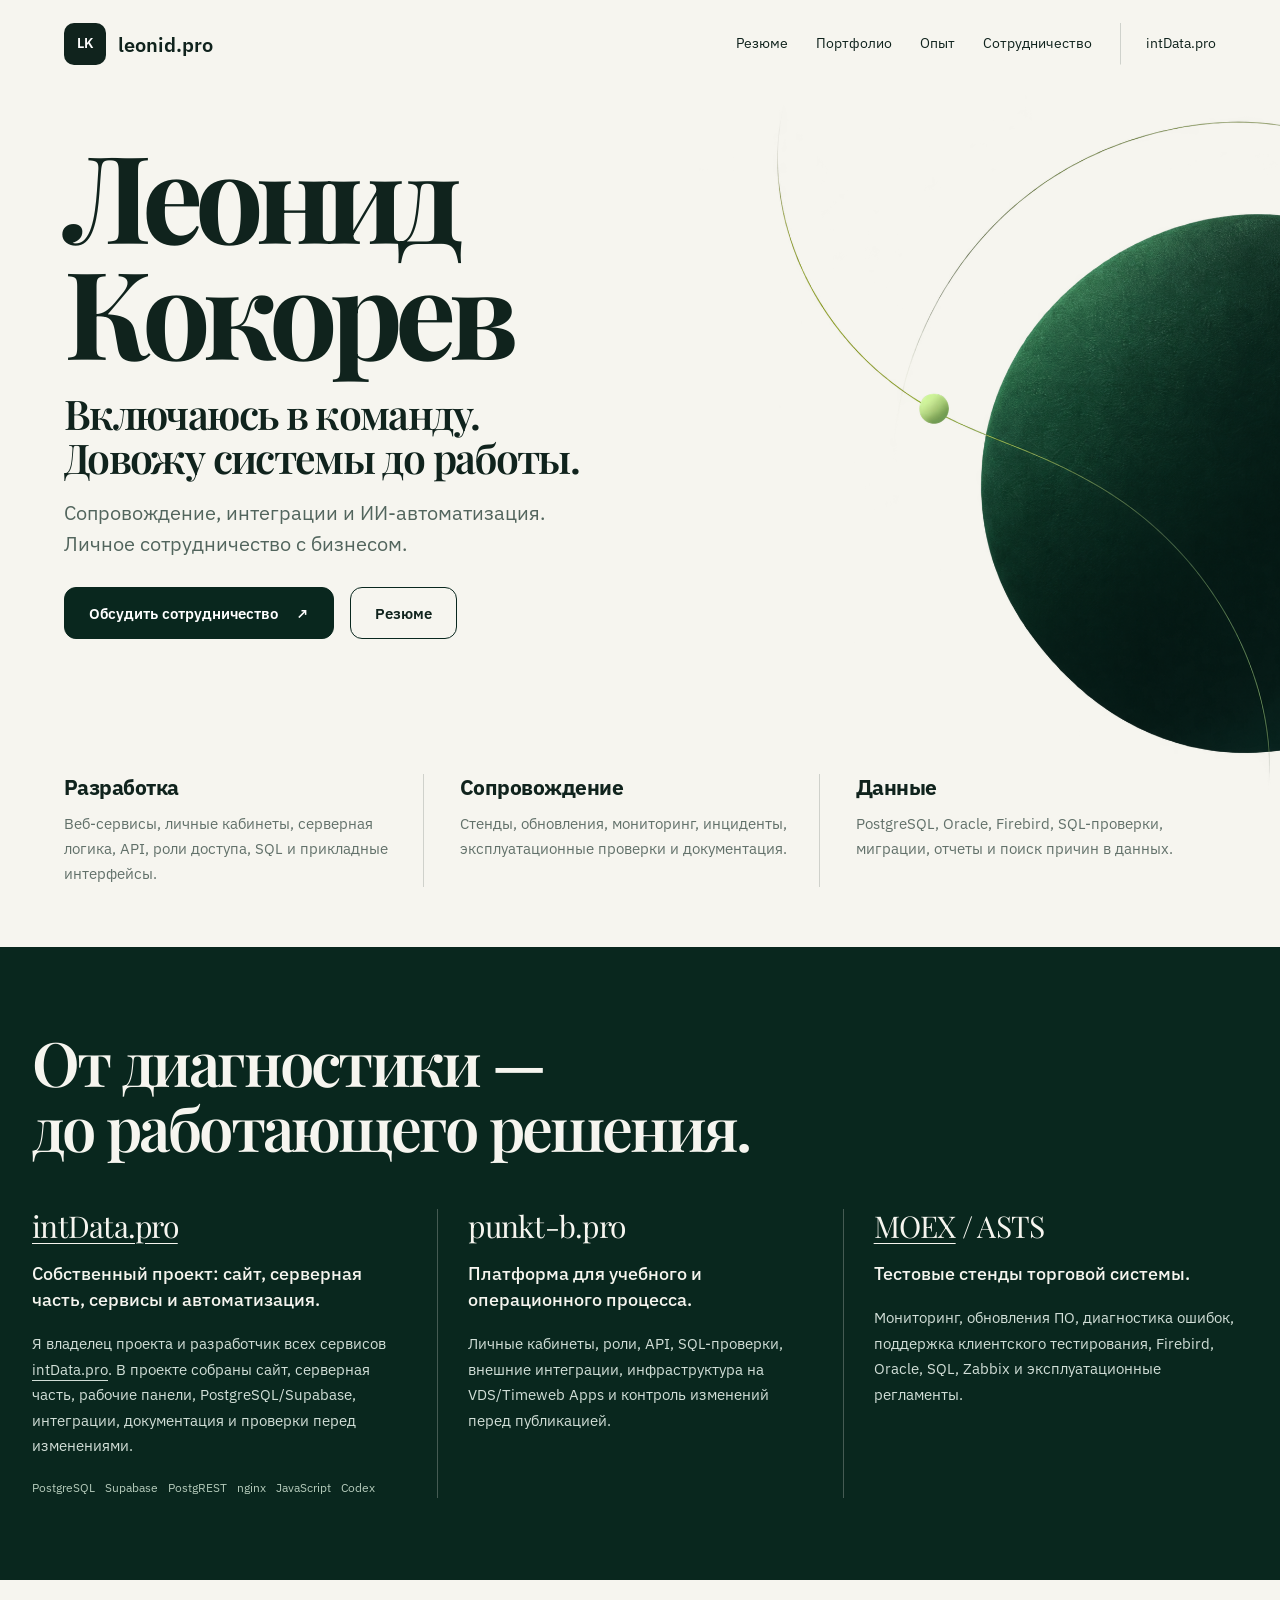
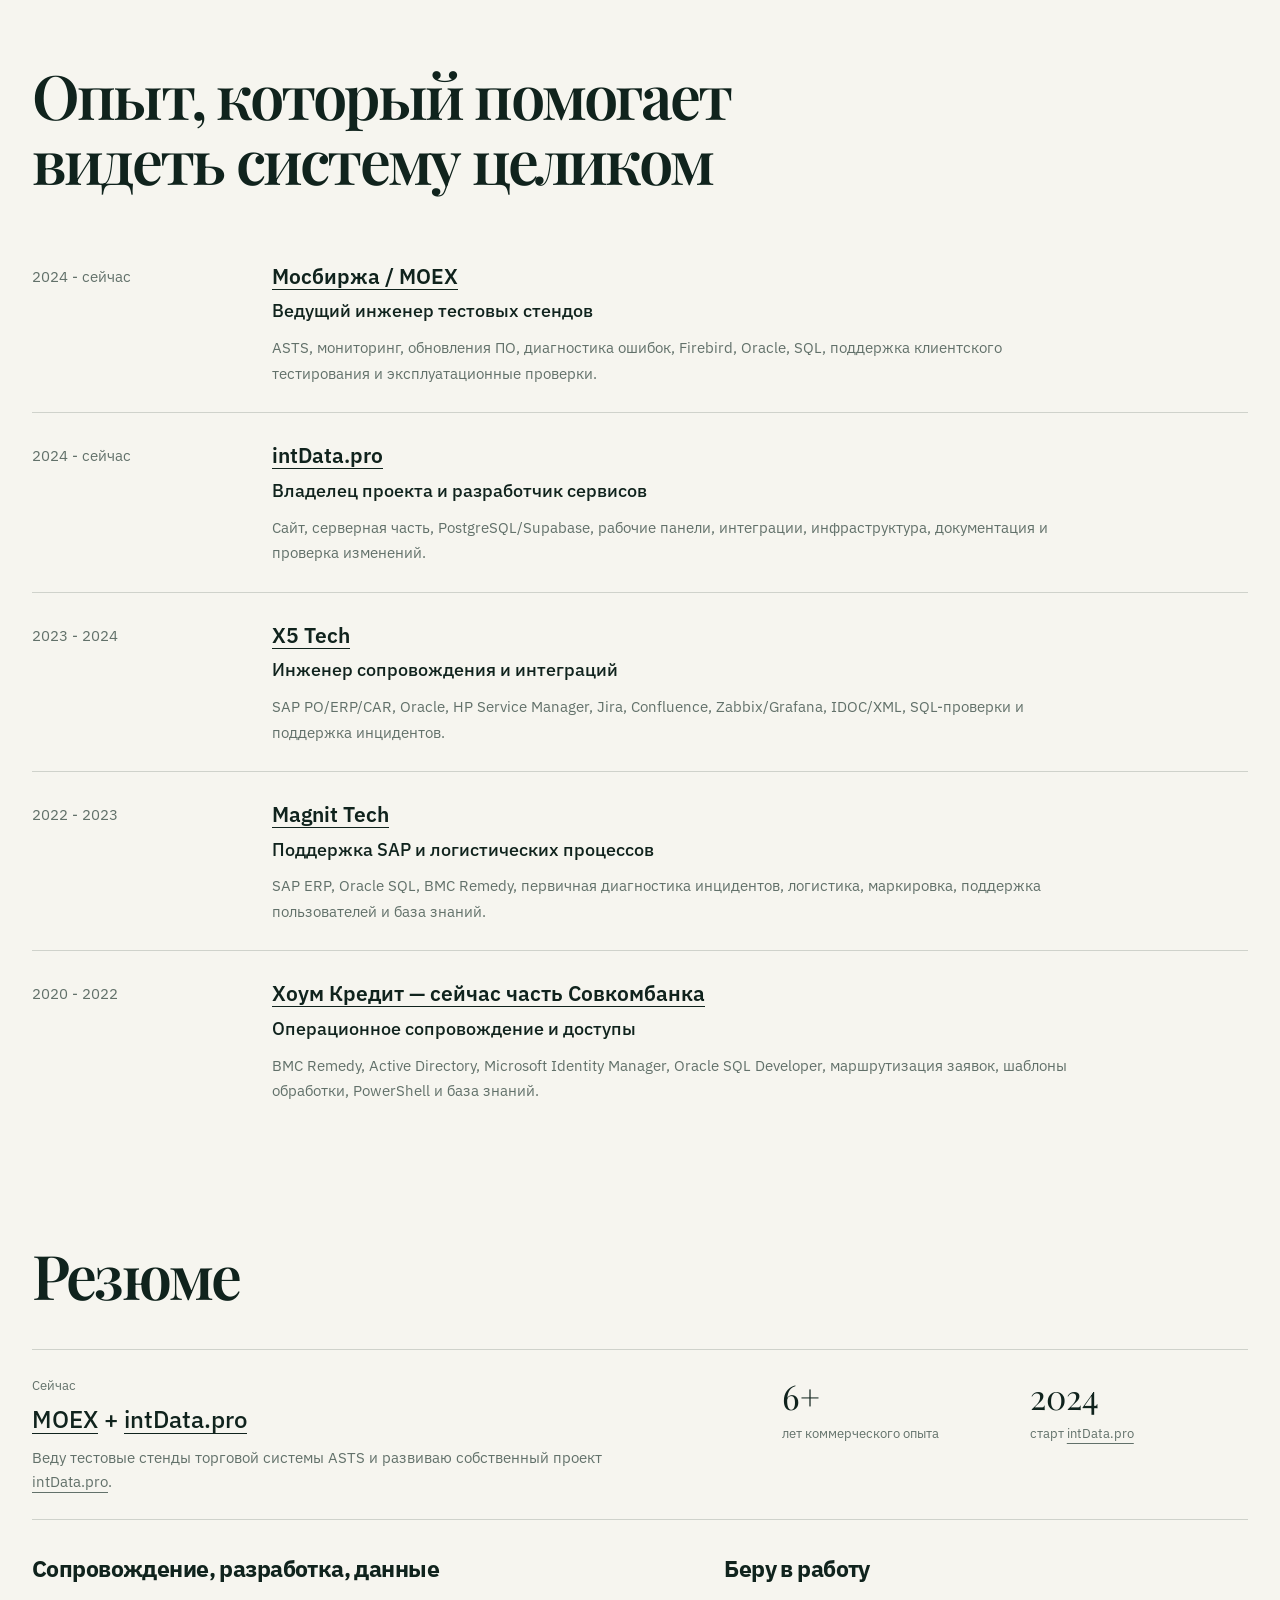
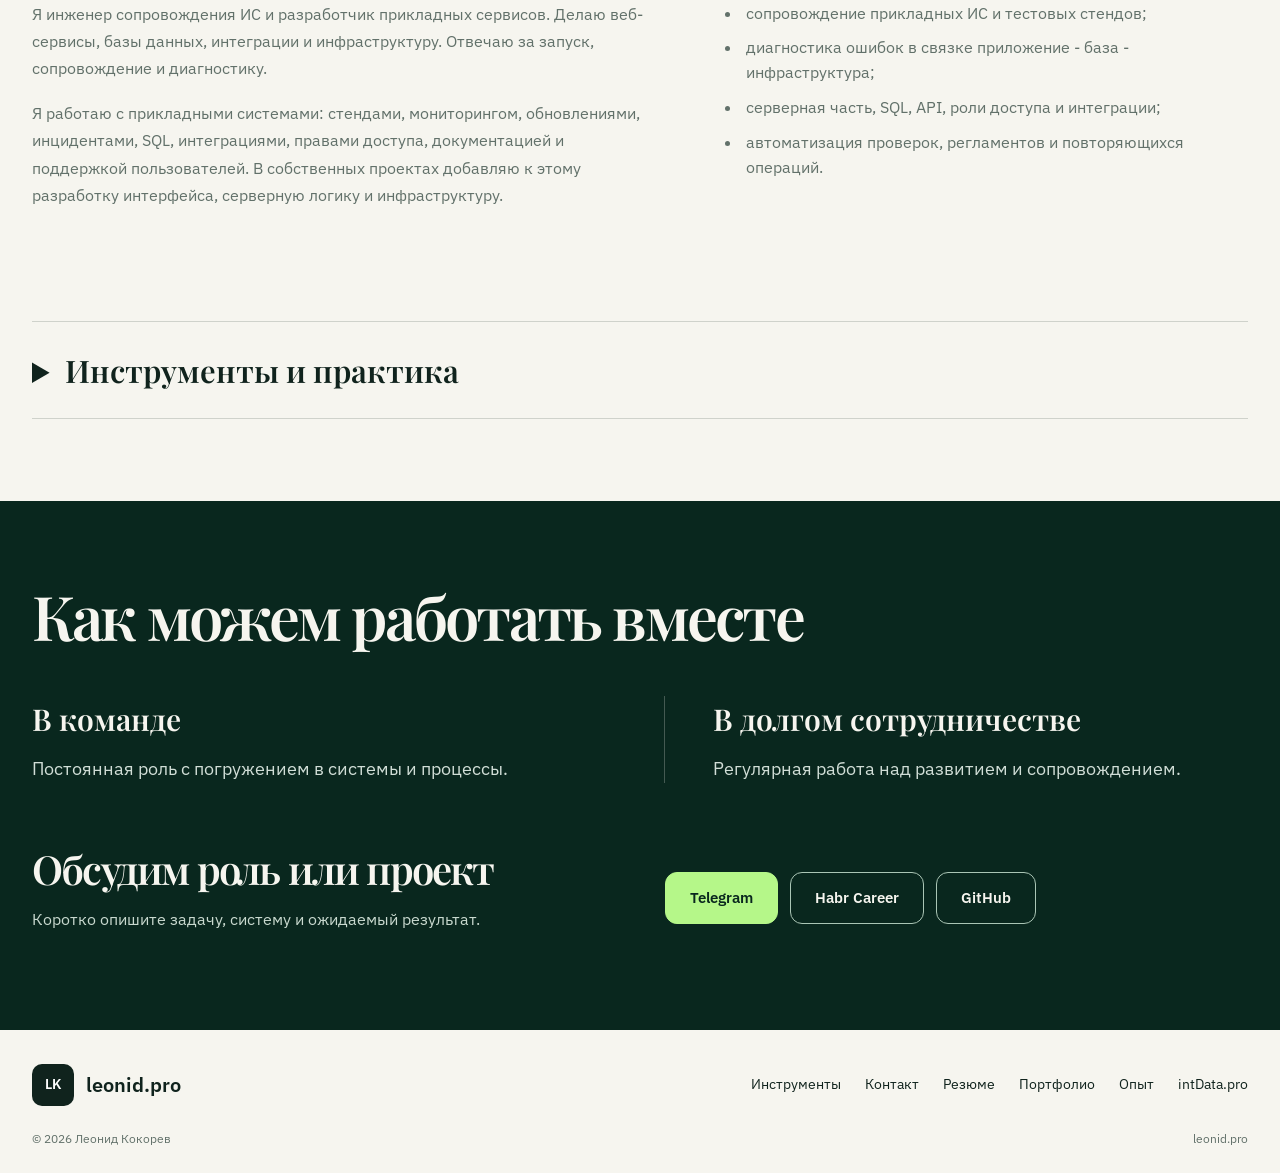
==== commit 2f02fd3e: "fix(portfolio): добавить ссылки на проекты и работодателей" ====
--- a/index.html
+++ b/index.html
@@ -1,431 +1,397 @@
 <!DOCTYPE html>
+
 <html lang="ru">
-  <head>
-    <meta charset="UTF-8" />
-    <meta http-equiv="X-UA-Compatible" content="IE=edge" />
-    <meta name="viewport" content="width=device-width, initial-scale=1.0" />
-    <title>Леонид Кокорев - резюме и портфолио</title>
-    <meta
-      name="description"
-      content="Леонид Кокорев: инженер сопровождения ИС и разработчик прикладных сервисов. Опыт в MOEX, X5 Tech, Magnit Tech, Хоум Кредит; владелец и разработчик intData.pro."
-    />
-    <meta name="theme-color" content="#eef1e8" />
-    <meta property="og:type" content="website" />
-    <meta property="og:title" content="Леонид Кокорев - резюме и портфолио" />
-    <meta
-      property="og:description"
-      content="Инженер сопровождения ИС, разработчик прикладных сервисов, владелец и разработчик intData.pro."
-    />
-    <meta property="og:url" content="https://leonid.pro/" />
-    <meta property="og:site_name" content="leonid.pro" />
-    <meta name="twitter:card" content="summary_large_image" />
-    <link rel="canonical" href="https://leonid.pro/" />
-    <link rel="icon" type="image/svg+xml" href="assets/favicon.svg" />
-    <link rel="preconnect" href="https://fonts.googleapis.com" />
-    <link rel="preconnect" href="https://fonts.gstatic.com" crossorigin />
-    <link
-      rel="stylesheet"
-      href="https://fonts.googleapis.com/css2?family=IBM+Plex+Sans:wght@400;500;600;700&family=Playfair+Display:wght@600;700&display=swap"
-    />
-    <link rel="stylesheet" href="assets/portfolio.css" />
-  </head>
-  <body class="portfolio-page">
-    <a class="skip-link" href="#main-content">Перейти к содержимому</a>
-
-    <header class="site-header" data-header>
-      <div class="site-header__inner">
-        <a class="brand" href="#top" aria-label="На главную">
-          <span class="brand__mark">LK</span>
-          <span>leonid.pro</span>
-        </a>
-
-        <button class="menu-toggle" type="button" aria-expanded="false" aria-controls="site-menu" data-menu-toggle>
-          <span>Меню</span>
-        </button>
-
-        <nav class="site-nav" id="site-menu" aria-label="Основная навигация" data-menu>
-          <a href="#resume">Резюме</a>
-          <a href="#portfolio">Портфолио</a>
-          <a href="#experience">Опыт</a>
-
-          <a href="#collaboration">Сотрудничество</a>
-          <a class="nav-pill" href="https://intdata.pro/" target="_blank" rel="noopener">intData.pro</a>
-        </nav>
-      </div>
-    </header>
-
-    <main id="main-content">
-      <section class="hero section--hero" id="top">
-        <div class="hero__content">
-          <h1><span>Леонид</span> <span>Кокорев</span></h1>
-          <p class="hero__position">Включаюсь в команду.<br />Довожу системы до работы.</p>
-          <p class="hero__lead">Сопровождение, интеграции и ИИ-автоматизация.<br />Личное сотрудничество с бизнесом.</p>
-          <div class="hero__actions">
-            <a class="button button--primary" href="https://t.me/PROintData" target="_blank" rel="noopener">Обсудить сотрудничество <span aria-hidden="true">↗</span></a>
-            <a class="button button--secondary" href="#resume">Резюме</a>
-          </div>
-        </div>
-        <div class="hero__art" aria-hidden="true"><img src="assets/orbit.png" width="800" height="900" alt="" fetchpriority="high" /></div>
-      </section>
-<div class="signal-grid" aria-label="Основные направления">
-          <article>
-            <span>01</span>
-            <h3>Разработка</h3>
-            <p>Веб-сервисы, личные кабинеты, серверная логика, API, роли доступа, SQL и прикладные интерфейсы.</p>
-          </article>
-          <article>
-            <span>02</span>
-            <h3>Сопровождение</h3>
-            <p>Стенды, обновления, мониторинг, инциденты, эксплуатационные проверки и документация.</p>
-          </article>
-          <article>
-            <span>03</span>
-            <h3>Данные</h3>
-            <p>PostgreSQL, Oracle, Firebird, SQL-проверки, миграции, отчеты и поиск причин в данных.</p>
-          </article>
-        </div>
-
-
-
-      <section class="section section--dark" id="portfolio">
-        <div class="section-heading">
-          <h2>От диагностики —<br />до работающего решения.</h2>
-        </div>
-
-        <div class="project-list">
-          <article class="project project--featured">
-            <div>
-              <p class="project__meta">intData.pro</p>
-              <h3>Собственный проект: сайт, серверная часть, сервисы и автоматизация.</h3>
-            </div>
-            <p>
-              Я владелец проекта и разработчик всех сервисов intData.pro. В проекте собраны сайт,
+<head>
+<meta charset="utf-8"/>
+<meta content="IE=edge" http-equiv="X-UA-Compatible"/>
+<meta content="width=device-width, initial-scale=1.0" name="viewport"/>
+<title>Леонид Кокорев - резюме и портфолио</title>
+<meta content="Леонид Кокорев: инженер сопровождения ИС и разработчик прикладных сервисов. Опыт в MOEX, X5 Tech, Magnit Tech, Хоум Кредит; владелец и разработчик intData.pro." name="description"/>
+<meta content="#eef1e8" name="theme-color"/>
+<meta content="website" property="og:type"/>
+<meta content="Леонид Кокорев - резюме и портфолио" property="og:title"/>
+<meta content="Инженер сопровождения ИС, разработчик прикладных сервисов, владелец и разработчик intData.pro." property="og:description"/>
+<meta content="https://leonid.pro/" property="og:url"/>
+<meta content="leonid.pro" property="og:site_name"/>
+<meta content="summary_large_image" name="twitter:card"/>
+<link href="https://leonid.pro/" rel="canonical"/>
+<link href="assets/favicon.svg" rel="icon" type="image/svg+xml"/>
+<link href="https://fonts.googleapis.com" rel="preconnect"/>
+<link crossorigin="" href="https://fonts.gstatic.com" rel="preconnect"/>
+<link href="https://fonts.googleapis.com/css2?family=IBM+Plex+Sans:wght@400;500;600;700&amp;family=Playfair+Display:wght@600;700&amp;display=swap" rel="stylesheet"/>
+<link href="assets/portfolio.css" rel="stylesheet"/>
+</head>
+<body class="portfolio-page">
+<a class="skip-link" href="#main-content">Перейти к содержимому</a>
+<header class="site-header" data-header="">
+<div class="site-header__inner">
+<a aria-label="На главную" class="brand" href="#top">
+<span class="brand__mark">LK</span>
+<span>leonid.pro</span>
+</a>
+<button aria-controls="site-menu" aria-expanded="false" class="menu-toggle" data-menu-toggle="" type="button">
+<span>Меню</span>
+</button>
+<nav aria-label="Основная навигация" class="site-nav" data-menu="" id="site-menu">
+<a href="#resume">Резюме</a>
+<a href="#portfolio">Портфолио</a>
+<a href="#experience">Опыт</a>
+<a href="#collaboration">Сотрудничество</a>
+<a class="nav-pill" href="https://intdata.pro/" rel="noopener" target="_blank">intData.pro</a>
+</nav>
+</div>
+</header>
+<main id="main-content">
+<section class="hero section--hero" id="top">
+<div class="hero__content">
+<h1><span>Леонид</span> <span>Кокорев</span></h1>
+<p class="hero__position">Включаюсь в команду.<br/>Довожу системы до работы.</p>
+<p class="hero__lead">Сопровождение, интеграции и ИИ-автоматизация.<br/>Личное сотрудничество с бизнесом.</p>
+<div class="hero__actions">
+<a class="button button--primary" href="https://t.me/PROintData" rel="noopener" target="_blank">Обсудить сотрудничество <span aria-hidden="true">↗</span></a>
+<a class="button button--secondary" href="#resume">Резюме</a>
+</div>
+</div>
+<div aria-hidden="true" class="hero__art"><img alt="" fetchpriority="high" height="900" src="assets/orbit.png" width="800"/></div>
+</section>
+<div aria-label="Основные направления" class="signal-grid">
+<article>
+<span>01</span>
+<h3>Разработка</h3>
+<p>Веб-сервисы, личные кабинеты, серверная логика, API, роли доступа, SQL и прикладные интерфейсы.</p>
+</article>
+<article>
+<span>02</span>
+<h3>Сопровождение</h3>
+<p>Стенды, обновления, мониторинг, инциденты, эксплуатационные проверки и документация.</p>
+</article>
+<article>
+<span>03</span>
+<h3>Данные</h3>
+<p>PostgreSQL, Oracle, Firebird, SQL-проверки, миграции, отчеты и поиск причин в данных.</p>
+</article>
+</div>
+<section class="section section--dark" id="portfolio">
+<div class="section-heading">
+<h2>От диагностики —<br/>до работающего решения.</h2>
+</div>
+<div class="project-list">
+<article class="project project--featured">
+<div>
+<p class="project__meta"><a class="company-link" href="https://intdata.pro/" rel="noopener" target="_blank">intData.pro</a></p>
+<h3>Собственный проект: сайт, серверная часть, сервисы и автоматизация.</h3>
+</div>
+<p>
+              Я владелец проекта и разработчик всех сервисов <a class="company-link" href="https://intdata.pro/" rel="noopener" target="_blank">intData.pro</a>. В проекте собраны сайт,
               серверная часть, рабочие панели, PostgreSQL/Supabase, интеграции, документация и проверки перед изменениями.
             </p>
-            <div class="project__tags">
-              <span>PostgreSQL</span>
-              <span>Supabase</span>
-              <span>PostgREST</span>
-              <span>nginx</span>
-              <span>JavaScript</span>
-              <span>Codex</span>
-            </div>
-          </article>
-
-          <article class="project">
-            <p class="project__meta">punkt-b.pro</p>
-            <h3>Платформа для учебного и операционного процесса.</h3>
-            <p>
+<div class="project__tags">
+<span>PostgreSQL</span>
+<span>Supabase</span>
+<span>PostgREST</span>
+<span>nginx</span>
+<span>JavaScript</span>
+<span>Codex</span>
+</div>
+</article>
+<article class="project">
+<p class="project__meta">punkt-b.pro</p>
+<h3>Платформа для учебного и операционного процесса.</h3>
+<p>
               Личные кабинеты, роли, API, SQL-проверки, внешние интеграции, инфраструктура на VDS/Timeweb Apps
               и контроль изменений перед публикацией.
             </p>
-          </article>
-
-          <article class="project">
-            <p class="project__meta">MOEX / ASTS</p>
-            <h3>Тестовые стенды торговой системы.</h3>
-            <p>
+</article>
+<article class="project">
+<p class="project__meta"><a class="company-link" href="https://www.moex.com/" rel="noopener" target="_blank">MOEX</a> / ASTS</p>
+<h3>Тестовые стенды торговой системы.</h3>
+<p>
               Мониторинг, обновления ПО, диагностика ошибок, поддержка клиентского тестирования,
               Firebird, Oracle, SQL, Zabbix и эксплуатационные регламенты.
             </p>
-          </article>
-        </div>
-      </section>
-
-      <section class="section" id="experience">
-        <div class="section-heading">
-          <h2>Опыт, который помогает<br />видеть систему целиком</h2>
-        </div>
-
-        <div class="experience-line" aria-label="Опыт работы по годам">
-          <article class="experience-item experience-item--current">
-            <div class="experience-date">2024 - сейчас</div>
-            <div class="experience-card">
-              <span>Мосбиржа / MOEX</span>
-              <h3>Ведущий инженер тестовых стендов</h3>
-              <p>
+</article>
+</div>
+</section>
+<section class="section" id="experience">
+<div class="section-heading">
+<h2>Опыт, который помогает<br/>видеть систему целиком</h2>
+</div>
+<div aria-label="Опыт работы по годам" class="experience-line">
+<article class="experience-item experience-item--current">
+<div class="experience-date">2024 - сейчас</div>
+<div class="experience-card">
+<span><a class="company-link" href="https://www.moex.com/" rel="noopener" target="_blank">Мосбиржа / MOEX</a></span>
+<h3>Ведущий инженер тестовых стендов</h3>
+<p>
                 ASTS, мониторинг, обновления ПО, диагностика ошибок, Firebird, Oracle, SQL,
                 поддержка клиентского тестирования и эксплуатационные проверки.
               </p>
-            </div>
-          </article>
-
-          <article class="experience-item experience-item--side">
-            <div class="experience-date">2024 - сейчас</div>
-            <div class="experience-card">
-              <span>intData.pro</span>
-              <h3>Владелец проекта и разработчик сервисов</h3>
-              <p>
+</div>
+</article>
+<article class="experience-item experience-item--side">
+<div class="experience-date">2024 - сейчас</div>
+<div class="experience-card">
+<span><a class="company-link" href="https://intdata.pro/" rel="noopener" target="_blank">intData.pro</a></span>
+<h3>Владелец проекта и разработчик сервисов</h3>
+<p>
                 Сайт, серверная часть, PostgreSQL/Supabase, рабочие панели, интеграции, инфраструктура,
                 документация и проверка изменений.
               </p>
-            </div>
-          </article>
-
-          <article class="experience-item">
-            <div class="experience-date">2023 - 2024</div>
-            <div class="experience-card">
-              <span>X5 Tech</span>
-              <h3>Инженер сопровождения и интеграций</h3>
-              <p>
+</div>
+</article>
+<article class="experience-item">
+<div class="experience-date">2023 - 2024</div>
+<div class="experience-card">
+<span><a class="company-link" href="https://x5.tech/" rel="noopener" target="_blank">X5 Tech</a></span>
+<h3>Инженер сопровождения и интеграций</h3>
+<p>
                 SAP PO/ERP/CAR, Oracle, HP Service Manager, Jira, Confluence, Zabbix/Grafana,
                 IDOC/XML, SQL-проверки и поддержка инцидентов.
               </p>
-            </div>
-          </article>
-
-          <article class="experience-item">
-            <div class="experience-date">2022 - 2023</div>
-            <div class="experience-card">
-              <span>Magnit Tech</span>
-              <h3>Поддержка SAP и логистических процессов</h3>
-              <p>
+</div>
+</article>
+<article class="experience-item">
+<div class="experience-date">2022 - 2023</div>
+<div class="experience-card">
+<span><a class="company-link" href="https://magnit.tech/" rel="noopener" target="_blank">Magnit Tech</a></span>
+<h3>Поддержка SAP и логистических процессов</h3>
+<p>
                 SAP ERP, Oracle SQL, BMC Remedy, первичная диагностика инцидентов,
                 логистика, маркировка, поддержка пользователей и база знаний.
               </p>
-            </div>
-          </article>
-
-          <article class="experience-item">
-            <div class="experience-date">2020 - 2022</div>
-            <div class="experience-card">
-              <span>Хоум Кредит</span>
-              <h3>Операционное сопровождение и доступы</h3>
-              <p>
+</div>
+</article>
+<article class="experience-item">
+<div class="experience-date">2020 - 2022</div>
+<div class="experience-card">
+<span><a class="company-link" href="https://sovcombank.ru/" rel="noopener" target="_blank">Хоум Кредит — сейчас часть Совкомбанка</a></span>
+<h3>Операционное сопровождение и доступы</h3>
+<p>
                 BMC Remedy, Active Directory, Microsoft Identity Manager, Oracle SQL Developer,
                 маршрутизация заявок, шаблоны обработки, PowerShell и база знаний.
               </p>
-            </div>
-          </article>
-        </div>
-      </section>
+</div>
+</article>
+</div>
+</section>
 <section class="section section--tight" id="resume">
-        <div class="section-heading">
-          <h2>Резюме</h2>
-        </div>
-
-        <aside class="hero__summary" aria-label="Краткая сводка">
-          <div class="summary-card summary-card--dark">
-            <span class="summary-card__label">Сейчас</span>
-            <strong>MOEX + intData.pro</strong>
-            <p>
-              Веду тестовые стенды торговой системы ASTS и развиваю собственный проект intData.pro.
-            </p>
-          </div>
-          <div class="summary-metrics">
-            <div>
-              <span>6+</span>
-              <p>лет коммерческого опыта</p>
-            </div>
-            <div>
-              <span>2024</span>
-              <p>старт intData.pro</p>
-            </div>
-          </div>
-        </aside>
-        <div class="resume-grid">
-          <article class="resume-lead">
-            <h3>Сопровождение, разработка, данные</h3>
+<div class="section-heading">
+<h2>Резюме</h2>
+</div>
+<aside aria-label="Краткая сводка" class="hero__summary">
+<div class="summary-card summary-card--dark">
+<span class="summary-card__label">Сейчас</span>
+<strong><a class="company-link" href="https://www.moex.com/" rel="noopener" target="_blank">MOEX</a> + <a class="company-link" href="https://intdata.pro/" rel="noopener" target="_blank">intData.pro</a></strong>
+<p>
+              Веду тестовые стенды торговой системы ASTS и развиваю собственный проект <a class="company-link" href="https://intdata.pro/" rel="noopener" target="_blank">intData.pro</a>.
+            </p>
+</div>
+<div class="summary-metrics">
+<div>
+<span>6+</span>
+<p>лет коммерческого опыта</p>
+</div>
+<div>
+<span>2024</span>
+<p>старт <a class="company-link" href="https://intdata.pro/" rel="noopener" target="_blank">intData.pro</a></p>
+</div>
+</div>
+</aside>
+<div class="resume-grid">
+<article class="resume-lead">
+<h3>Сопровождение, разработка, данные</h3>
 <p class="hero__lead">
             Я инженер сопровождения ИС и разработчик прикладных сервисов. Делаю веб-сервисы, базы данных,
             интеграции и инфраструктуру. Отвечаю за запуск, сопровождение и диагностику.
           </p>
-            <p>
+<p>
               Я работаю с прикладными системами: стендами, мониторингом, обновлениями, инцидентами,
               SQL, интеграциями, правами доступа, документацией и поддержкой пользователей. В собственных
               проектах добавляю к этому разработку интерфейса, серверную логику и инфраструктуру.
             </p>
-          </article>
-
-          <article>
-            <h3>Беру в работу</h3>
-            <ul class="clean-list">
-              <li>сопровождение прикладных ИС и тестовых стендов;</li>
-              <li>диагностика ошибок в связке приложение - база - инфраструктура;</li>
-              <li>серверная часть, SQL, API, роли доступа и интеграции;</li>
-              <li>автоматизация проверок, регламентов и повторяющихся операций.</li>
-            </ul>
-          </article>
-        </div>
-
-        </section>
-
-      <section class="section" id="stack">
-        <details class="tools-disclosure"><summary>Инструменты и практика</summary>
-
-        <div class="stack-grid">
-          <article class="tool-card">
-            <img src="https://cdn.jsdelivr.net/gh/devicons/devicon/icons/linux/linux-original.svg" alt="" loading="lazy" />
-            <div>
-              <h3>Linux</h3>
-              <p>Использую для серверов, VDS, сервисов, логов, прав, процессов и ежедневной диагностики.</p>
-            </div>
-          </article>
-          <article class="tool-card">
-            <img src="https://cdn.jsdelivr.net/gh/devicons/devicon/icons/windows8/windows8-original.svg" alt="" loading="lazy" />
-            <div>
-              <h3>Windows</h3>
-              <p>Работал с рабочими станциями, серверными утилитами, доступами, PowerShell и поддержкой пользователей.</p>
-            </div>
-          </article>
-          <article class="tool-card">
-            <img src="https://cdn.jsdelivr.net/gh/devicons/devicon/icons/docker/docker-original.svg" alt="" loading="lazy" />
-            <div>
-              <h3>Docker</h3>
-              <p>Запускаю сервисы, базы, тестовые окружения и локальные проверки через контейнеры и compose-файлы.</p>
-            </div>
-          </article>
-          <article class="tool-card">
-            <img src="https://cdn.jsdelivr.net/gh/devicons/devicon/icons/nginx/nginx-original.svg" alt="" loading="lazy" />
-            <div>
-              <h3>nginx</h3>
-              <p>Настраивал статические сайты, обратное проксирование, HTTPS, маршрутизацию и проверку виртуальных хостов.</p>
-            </div>
-          </article>
-          <article class="tool-card">
-            <img src="https://cdn.jsdelivr.net/gh/devicons/devicon/icons/postgresql/postgresql-original.svg" alt="" loading="lazy" />
-            <div>
-              <h3>PostgreSQL</h3>
-              <p>Пишу SQL, проектирую таблицы, проверяю данные, работаю с правами, RPC и прикладной логикой.</p>
-            </div>
-          </article>
-          <article class="tool-card">
-            <img src="https://cdn.jsdelivr.net/gh/devicons/devicon/icons/oracle/oracle-original.svg" alt="" loading="lazy" />
-            <div>
-              <h3>Oracle</h3>
-              <p>Использовал в сопровождении, SQL-проверках, анализе инцидентов и задачах вокруг корпоративных систем.</p>
-            </div>
-          </article>
-          <article class="tool-card">
-            <span class="tool-card__mark">FB</span>
-            <div>
-              <h3>Firebird</h3>
-              <p>Работаю с ним на тестовых стендах: проверки БД, диагностика и сопровождение рабочих сценариев.</p>
-            </div>
-          </article>
-          <article class="tool-card">
-            <img src="https://cdn.jsdelivr.net/gh/devicons/devicon/icons/supabase/supabase-original.svg" alt="" loading="lazy" />
-            <div>
-              <h3>Supabase</h3>
-              <p>Использую как PostgreSQL-платформу для своих сервисов: данные, API, роли и серверные функции.</p>
-            </div>
-          </article>
-          <article class="tool-card">
-            <span class="tool-card__mark">SAP</span>
-            <div>
-              <h3>SAP PO / ERP / CAR</h3>
-              <p>Сопровождал интеграции, idoc/XML, ритейл- и логистические процессы, инциденты и проверки данных.</p>
-            </div>
-          </article>
-          <article class="tool-card">
-            <img src="https://cdn.jsdelivr.net/gh/devicons/devicon/icons/jira/jira-original.svg" alt="" loading="lazy" />
-            <div>
-              <h3>Jira</h3>
-              <p>Вёл задачи, инциденты, изменения и коммуникацию между разработкой, сопровождением и пользователями.</p>
-            </div>
-          </article>
-          <article class="tool-card">
-            <img src="https://cdn.jsdelivr.net/gh/devicons/devicon/icons/confluence/confluence-original.svg" alt="" loading="lazy" />
-            <div>
-              <h3>Confluence</h3>
-              <p>Писал инструкции, фиксировал регламенты, собирал базы знаний и рабочие заметки по сопровождению.</p>
-            </div>
-          </article>
-          <article class="tool-card">
-            <span class="tool-card__mark">ITSM</span>
-            <div>
-              <h3>BMC Remedy / HP SM</h3>
-              <p>Работал с заявками, инцидентами, маршрутами согласования, шаблонами обработки и эскалациями.</p>
-            </div>
-          </article>
-          <article class="tool-card">
-            <img src="https://cdn.jsdelivr.net/gh/devicons/devicon/icons/grafana/grafana-original.svg" alt="" loading="lazy" />
-            <div>
-              <h3>Grafana</h3>
-              <p>Использовал для наблюдения за системами, проверки симптомов и быстрой оценки состояния сервисов.</p>
-            </div>
-          </article>
-          <article class="tool-card">
-            <span class="tool-card__mark">ZBX</span>
-            <div>
-              <h3>Zabbix</h3>
-              <p>Работал с мониторингом серверов, алертами, доступностью стендов и первичной диагностикой отказов.</p>
-            </div>
-          </article>
-          <article class="tool-card">
-            <img src="https://cdn.jsdelivr.net/gh/devicons/devicon/icons/javascript/javascript-original.svg" alt="" loading="lazy" />
-            <div>
-              <h3>JavaScript</h3>
-              <p>Пишу интерфейсы, небольшую клиентскую логику, проверки страниц и прикладные утилиты.</p>
-            </div>
-          </article>
-          <article class="tool-card">
-            <img src="https://cdn.jsdelivr.net/gh/devicons/devicon/icons/python/python-original.svg" alt="" loading="lazy" />
-            <div>
-              <h3>Python</h3>
-              <p>Использую для автоматизации, обработки файлов, проверок, диагностики и вспомогательных скриптов.</p>
-            </div>
-          </article>
-          <article class="tool-card">
-            <img src="https://cdn.jsdelivr.net/gh/devicons/devicon/icons/git/git-original.svg" alt="" loading="lazy" />
-            <div>
-              <h3>Git</h3>
-              <p>Веду изменения через ветки, diff, локальные проверки, историю коммитов и аккуратную публикацию.</p>
-            </div>
-          </article>
-          <article class="tool-card">
-            <img src="https://cdn.jsdelivr.net/gh/devicons/devicon/icons/powershell/powershell-original.svg" alt="" loading="lazy" />
-            <div>
-              <h3>PowerShell / Bash</h3>
-              <p>Пишу команды для обслуживания, проверок, разборов логов, автоматизации и работы с окружением.</p>
-            </div>
-          </article>
-        </div>
-      </details></section>
-
-      <section class="section section--dark collaboration" id="collaboration">
-        <h2>Как можем работать вместе</h2>
-        <div class="collaboration-grid">
-          <article><h3>В команде</h3><p>Постоянная роль с погружением в системы и процессы.</p></article>
-          <article><h3>В долгом сотрудничестве</h3><p>Регулярная работа над развитием и сопровождением.</p></article>
-        </div>
-      </section>
+</article>
+<article>
+<h3>Беру в работу</h3>
+<ul class="clean-list">
+<li>сопровождение прикладных ИС и тестовых стендов;</li>
+<li>диагностика ошибок в связке приложение - база - инфраструктура;</li>
+<li>серверная часть, SQL, API, роли доступа и интеграции;</li>
+<li>автоматизация проверок, регламентов и повторяющихся операций.</li>
+</ul>
+</article>
+</div>
+</section>
+<section class="section" id="stack">
+<details class="tools-disclosure"><summary>Инструменты и практика</summary>
+<div class="stack-grid">
+<article class="tool-card">
+<img alt="" loading="lazy" src="https://cdn.jsdelivr.net/gh/devicons/devicon/icons/linux/linux-original.svg"/>
+<div>
+<h3>Linux</h3>
+<p>Использую для серверов, VDS, сервисов, логов, прав, процессов и ежедневной диагностики.</p>
+</div>
+</article>
+<article class="tool-card">
+<img alt="" loading="lazy" src="https://cdn.jsdelivr.net/gh/devicons/devicon/icons/windows8/windows8-original.svg"/>
+<div>
+<h3>Windows</h3>
+<p>Работал с рабочими станциями, серверными утилитами, доступами, PowerShell и поддержкой пользователей.</p>
+</div>
+</article>
+<article class="tool-card">
+<img alt="" loading="lazy" src="https://cdn.jsdelivr.net/gh/devicons/devicon/icons/docker/docker-original.svg"/>
+<div>
+<h3>Docker</h3>
+<p>Запускаю сервисы, базы, тестовые окружения и локальные проверки через контейнеры и compose-файлы.</p>
+</div>
+</article>
+<article class="tool-card">
+<img alt="" loading="lazy" src="https://cdn.jsdelivr.net/gh/devicons/devicon/icons/nginx/nginx-original.svg"/>
+<div>
+<h3>nginx</h3>
+<p>Настраивал статические сайты, обратное проксирование, HTTPS, маршрутизацию и проверку виртуальных хостов.</p>
+</div>
+</article>
+<article class="tool-card">
+<img alt="" loading="lazy" src="https://cdn.jsdelivr.net/gh/devicons/devicon/icons/postgresql/postgresql-original.svg"/>
+<div>
+<h3>PostgreSQL</h3>
+<p>Пишу SQL, проектирую таблицы, проверяю данные, работаю с правами, RPC и прикладной логикой.</p>
+</div>
+</article>
+<article class="tool-card">
+<img alt="" loading="lazy" src="https://cdn.jsdelivr.net/gh/devicons/devicon/icons/oracle/oracle-original.svg"/>
+<div>
+<h3>Oracle</h3>
+<p>Использовал в сопровождении, SQL-проверках, анализе инцидентов и задачах вокруг корпоративных систем.</p>
+</div>
+</article>
+<article class="tool-card">
+<span class="tool-card__mark">FB</span>
+<div>
+<h3>Firebird</h3>
+<p>Работаю с ним на тестовых стендах: проверки БД, диагностика и сопровождение рабочих сценариев.</p>
+</div>
+</article>
+<article class="tool-card">
+<img alt="" loading="lazy" src="https://cdn.jsdelivr.net/gh/devicons/devicon/icons/supabase/supabase-original.svg"/>
+<div>
+<h3>Supabase</h3>
+<p>Использую как PostgreSQL-платформу для своих сервисов: данные, API, роли и серверные функции.</p>
+</div>
+</article>
+<article class="tool-card">
+<span class="tool-card__mark">SAP</span>
+<div>
+<h3>SAP PO / ERP / CAR</h3>
+<p>Сопровождал интеграции, idoc/XML, ритейл- и логистические процессы, инциденты и проверки данных.</p>
+</div>
+</article>
+<article class="tool-card">
+<img alt="" loading="lazy" src="https://cdn.jsdelivr.net/gh/devicons/devicon/icons/jira/jira-original.svg"/>
+<div>
+<h3>Jira</h3>
+<p>Вёл задачи, инциденты, изменения и коммуникацию между разработкой, сопровождением и пользователями.</p>
+</div>
+</article>
+<article class="tool-card">
+<img alt="" loading="lazy" src="https://cdn.jsdelivr.net/gh/devicons/devicon/icons/confluence/confluence-original.svg"/>
+<div>
+<h3>Confluence</h3>
+<p>Писал инструкции, фиксировал регламенты, собирал базы знаний и рабочие заметки по сопровождению.</p>
+</div>
+</article>
+<article class="tool-card">
+<span class="tool-card__mark">ITSM</span>
+<div>
+<h3>BMC Remedy / HP SM</h3>
+<p>Работал с заявками, инцидентами, маршрутами согласования, шаблонами обработки и эскалациями.</p>
+</div>
+</article>
+<article class="tool-card">
+<img alt="" loading="lazy" src="https://cdn.jsdelivr.net/gh/devicons/devicon/icons/grafana/grafana-original.svg"/>
+<div>
+<h3>Grafana</h3>
+<p>Использовал для наблюдения за системами, проверки симптомов и быстрой оценки состояния сервисов.</p>
+</div>
+</article>
+<article class="tool-card">
+<span class="tool-card__mark">ZBX</span>
+<div>
+<h3>Zabbix</h3>
+<p>Работал с мониторингом серверов, алертами, доступностью стендов и первичной диагностикой отказов.</p>
+</div>
+</article>
+<article class="tool-card">
+<img alt="" loading="lazy" src="https://cdn.jsdelivr.net/gh/devicons/devicon/icons/javascript/javascript-original.svg"/>
+<div>
+<h3>JavaScript</h3>
+<p>Пишу интерфейсы, небольшую клиентскую логику, проверки страниц и прикладные утилиты.</p>
+</div>
+</article>
+<article class="tool-card">
+<img alt="" loading="lazy" src="https://cdn.jsdelivr.net/gh/devicons/devicon/icons/python/python-original.svg"/>
+<div>
+<h3>Python</h3>
+<p>Использую для автоматизации, обработки файлов, проверок, диагностики и вспомогательных скриптов.</p>
+</div>
+</article>
+<article class="tool-card">
+<img alt="" loading="lazy" src="https://cdn.jsdelivr.net/gh/devicons/devicon/icons/git/git-original.svg"/>
+<div>
+<h3>Git</h3>
+<p>Веду изменения через ветки, diff, локальные проверки, историю коммитов и аккуратную публикацию.</p>
+</div>
+</article>
+<article class="tool-card">
+<img alt="" loading="lazy" src="https://cdn.jsdelivr.net/gh/devicons/devicon/icons/powershell/powershell-original.svg"/>
+<div>
+<h3>PowerShell / Bash</h3>
+<p>Пишу команды для обслуживания, проверок, разборов логов, автоматизации и работы с окружением.</p>
+</div>
+</article>
+</div>
+</details></section>
+<section class="section section--dark collaboration" id="collaboration">
+<h2>Как можем работать вместе</h2>
+<div class="collaboration-grid">
+<article><h3>В команде</h3><p>Постоянная роль с погружением в системы и процессы.</p></article>
+<article><h3>В долгом сотрудничестве</h3><p>Регулярная работа над развитием и сопровождением.</p></article>
+</div>
+</section>
 <section class="section contact section--dark" id="contact">
-        <div class="contact-card">
-          <div>
-            <h2>Обсудим роль или проект</h2>
-            <p>Коротко опишите задачу, систему и ожидаемый результат.</p>
-          </div>
-          <div class="contact-actions">
-            <a class="button button--primary" href="https://t.me/PROintData" target="_blank" rel="noopener">Telegram</a>
-            <a class="button button--secondary" href="https://career.habr.com/leotechru" target="_blank" rel="noopener">Habr Career</a>
-            <a class="button button--secondary" href="https://github.com/LeoTechPro" target="_blank" rel="noopener">GitHub</a>
-          </div>
-        </div>
-      </section>
-    </main>
-
-    <a class="mobile-contact" href="https://t.me/PROintData" target="_blank" rel="noopener">Telegram</a>
-
-    <footer class="site-footer">
-      <div class="site-footer__inner">
-        <a class="brand brand--footer" href="#top">
-          <span class="brand__mark">LK</span>
-          <span>leonid.pro</span>
-        </a>
-        <nav class="site-footer__links" aria-label="Навигация в подвале"><a href="#stack">Инструменты</a><a href="#contact">Контакт</a>
-          <a href="#resume">Резюме</a>
-          <a href="#portfolio">Портфолио</a>
-          <a href="#experience">Опыт</a>
-          <a href="https://intdata.pro/" target="_blank" rel="noopener">intData.pro</a>
-        </nav>
-      </div>
-      <div class="site-footer__bottom">
-        <span>© <span data-year>2026</span> Леонид Кокорев</span>
-        <span>leonid.pro</span>
-      </div>
-    </footer>
-
-    <script src="assets/portfolio.js"></script>
-  </body>
+<div class="contact-card">
+<div>
+<h2>Обсудим роль или проект</h2>
+<p>Коротко опишите задачу, систему и ожидаемый результат.</p>
+</div>
+<div class="contact-actions">
+<a class="button button--primary" href="https://t.me/PROintData" rel="noopener" target="_blank">Telegram</a>
+<a class="button button--secondary" href="https://career.habr.com/leotechru" rel="noopener" target="_blank">Habr Career</a>
+<a class="button button--secondary" href="https://github.com/LeoTechPro" rel="noopener" target="_blank">GitHub</a>
+</div>
+</div>
+</section>
+</main>
+<a class="mobile-contact" href="https://t.me/PROintData" rel="noopener" target="_blank">Telegram</a>
+<footer class="site-footer">
+<div class="site-footer__inner">
+<a class="brand brand--footer" href="#top">
+<span class="brand__mark">LK</span>
+<span>leonid.pro</span>
+</a>
+<nav aria-label="Навигация в подвале" class="site-footer__links"><a href="#stack">Инструменты</a><a href="#contact">Контакт</a>
+<a href="#resume">Резюме</a>
+<a href="#portfolio">Портфолио</a>
+<a href="#experience">Опыт</a>
+<a href="https://intdata.pro/" rel="noopener" target="_blank">intData.pro</a>
+</nav>
+</div>
+<div class="site-footer__bottom">
+<span>© <span data-year="">2026</span> Леонид Кокорев</span>
+<span>leonid.pro</span>
+</div>
+</footer>
+<script src="assets/portfolio.js"></script>
+</body>
 </html>
--- a/assets/portfolio.css
+++ b/assets/portfolio.css
@@ -15,4 +15,5 @@
 @media(max-width:900px){.site-header__inner,.hero,.signal-grid{width:calc(100% - 64px)}.site-header__inner{gap:20px}.site-nav{gap:16px;font-size:13px}.site-nav .nav-pill{padding-left:16px}.brand{font-size:17px}.section{padding-inline:32px}.hero{min-height:620px}.hero__art{right:-190px;opacity:.26}.hero__position{max-width:690px}.resume-grid{gap:36px}.hero__summary{gap:30px}.contact-card{grid-template-columns:1fr;gap:22px}.contact-actions{max-width:700px}.site-footer__inner{align-items:flex-start}.site-footer__links{gap:12px 20px}}
 @media(max-width:760px){html{scroll-padding-top:88px}.site-header__inner{min-height:76px;flex-wrap:wrap;padding-block:12px;gap:14px}.brand__mark{width:36px;height:36px}.site-nav{width:100%;flex-wrap:wrap;padding-bottom:10px;gap:10px 20px}.site-nav .nav-pill{border-left:0;padding-left:0}.has-js .menu-toggle{display:inline-flex;align-items:center;justify-content:center;min-height:44px;padding:8px 15px;border:1px solid var(--line);border-radius:8px;background:transparent;color:var(--ink)}.has-js .site-nav{position:absolute;left:24px;right:24px;top:72px;width:auto;padding:22px;background:var(--paper);border:1px solid var(--line);border-radius:10px;box-shadow:0 18px 40px rgba(9,39,30,.1);display:grid;gap:3px}.has-js .site-nav[aria-hidden=true]{display:none}.has-js .site-nav a{padding:12px}.hero__art{display:none}.hero{min-height:0;padding-block:34px 35px}.hero h1{font-size:clamp(70px,11.8vw,106px)}.hero__position{font-size:32px}.hero__lead{font-size:18px}.signal-grid{grid-template-columns:1fr;gap:0;padding:0 0 45px}.signal-grid article{border-right:0;border-top:1px solid var(--line);padding:22px 0}.signal-grid article:last-child{border-top:1px solid var(--line)}.signal-grid h3{font-size:22px;margin-bottom:8px}.signal-grid p{font-size:15px;max-width:600px}.section{padding-block:58px}.section h2{font-size:43px}.section-heading{margin-bottom:30px}.section--dark .section-heading{margin-bottom:34px}.project-list{grid-template-columns:1fr}.project:first-child{grid-column:auto}.project,.project:first-child,.project:nth-child(2),.project:nth-child(3){padding:0 0 28px;margin-bottom:28px;border-left:0;border-bottom:1px solid rgba(246,245,239,.25)}.project:last-child{padding-bottom:0;margin-bottom:0;border:0}.project__meta{font-size:31px}.project h3{font-size:19px}.project p:not(.project__meta){font-size:16px}.project__tags{font-size:13px}.experience-item{grid-template-columns:1fr;gap:9px;padding:24px 0}.experience-date{font-size:14px}.experience-card>span{font-size:21px}.experience-card h3{font-size:18px}.experience-card p{font-size:15px}.hero__summary{grid-template-columns:1fr;gap:24px;margin-top:28px}.summary-metrics{max-width:400px}.resume-grid{grid-template-columns:1fr;gap:24px}.resume-grid h3{font-size:23px}.stack-grid{grid-template-columns:1fr;gap:26px}.tools-disclosure>summary{font-size:26px}.tool-card p{font-size:15px}.collaboration{padding-bottom:16px}.collaboration>h2{margin-bottom:30px}.collaboration-grid{grid-template-columns:1fr;gap:26px}.collaboration-grid article+article{border-left:0;border-top:1px solid rgba(246,245,239,.25);padding:26px 0 0}.collaboration h3{font-size:28px}.collaboration p{font-size:17px}.contact{padding-top:30px;padding-bottom:58px}.contact h2{font-size:36px}.contact-actions{gap:10px}.contact-actions .button{font-size:14px;padding:12px 18px}.has-js .mobile-contact{position:fixed;z-index:45;left:20px;right:20px;bottom:14px;display:flex;align-items:center;justify-content:center;min-height:49px;padding:10px 20px;background:var(--green);border:1px solid #729d7b;border-radius:12px;color:white;box-shadow:0 5px 25px rgba(0,0,0,.16);opacity:0;visibility:hidden;transform:translateY(10px);transition:opacity .2s,transform .2s,visibility .2s}.has-js .mobile-contact.is-visible{opacity:1;visibility:visible;transform:none}.site-footer{padding-bottom:95px}.site-footer__inner{display:grid;gap:22px}.site-footer__links{gap:9px 20px}.site-footer__bottom{display:grid;gap:5px}}
 @media(max-width:480px){.site-header__inner,.hero,.signal-grid{width:calc(100% - 40px)}.section,.site-footer{padding-left:20px;padding-right:20px}.hero h1{font-size:76px}.hero__position{font-size:28px;max-width:355px}.hero__lead{font-size:17px;margin-bottom:24px}.hero__actions{gap:12px}.button{padding:12px 18px;min-height:50px;font-size:14px;gap:12px}.hero__actions .button--primary{width:100%;justify-content:space-between}.hero__actions .button--secondary{min-width:126px}.section h2{font-size:39px}.contact h2{font-size:34px}.contact-actions .button--primary{width:100%}}
+.company-link{text-decoration:underline;text-decoration-thickness:1px;text-underline-offset:5px}.company-link:hover{text-decoration-thickness:2px}
 @media(prefers-reduced-motion:reduce){*,*::before,*::after{scroll-behavior:auto!important;animation:none!important;transition:none!important}}
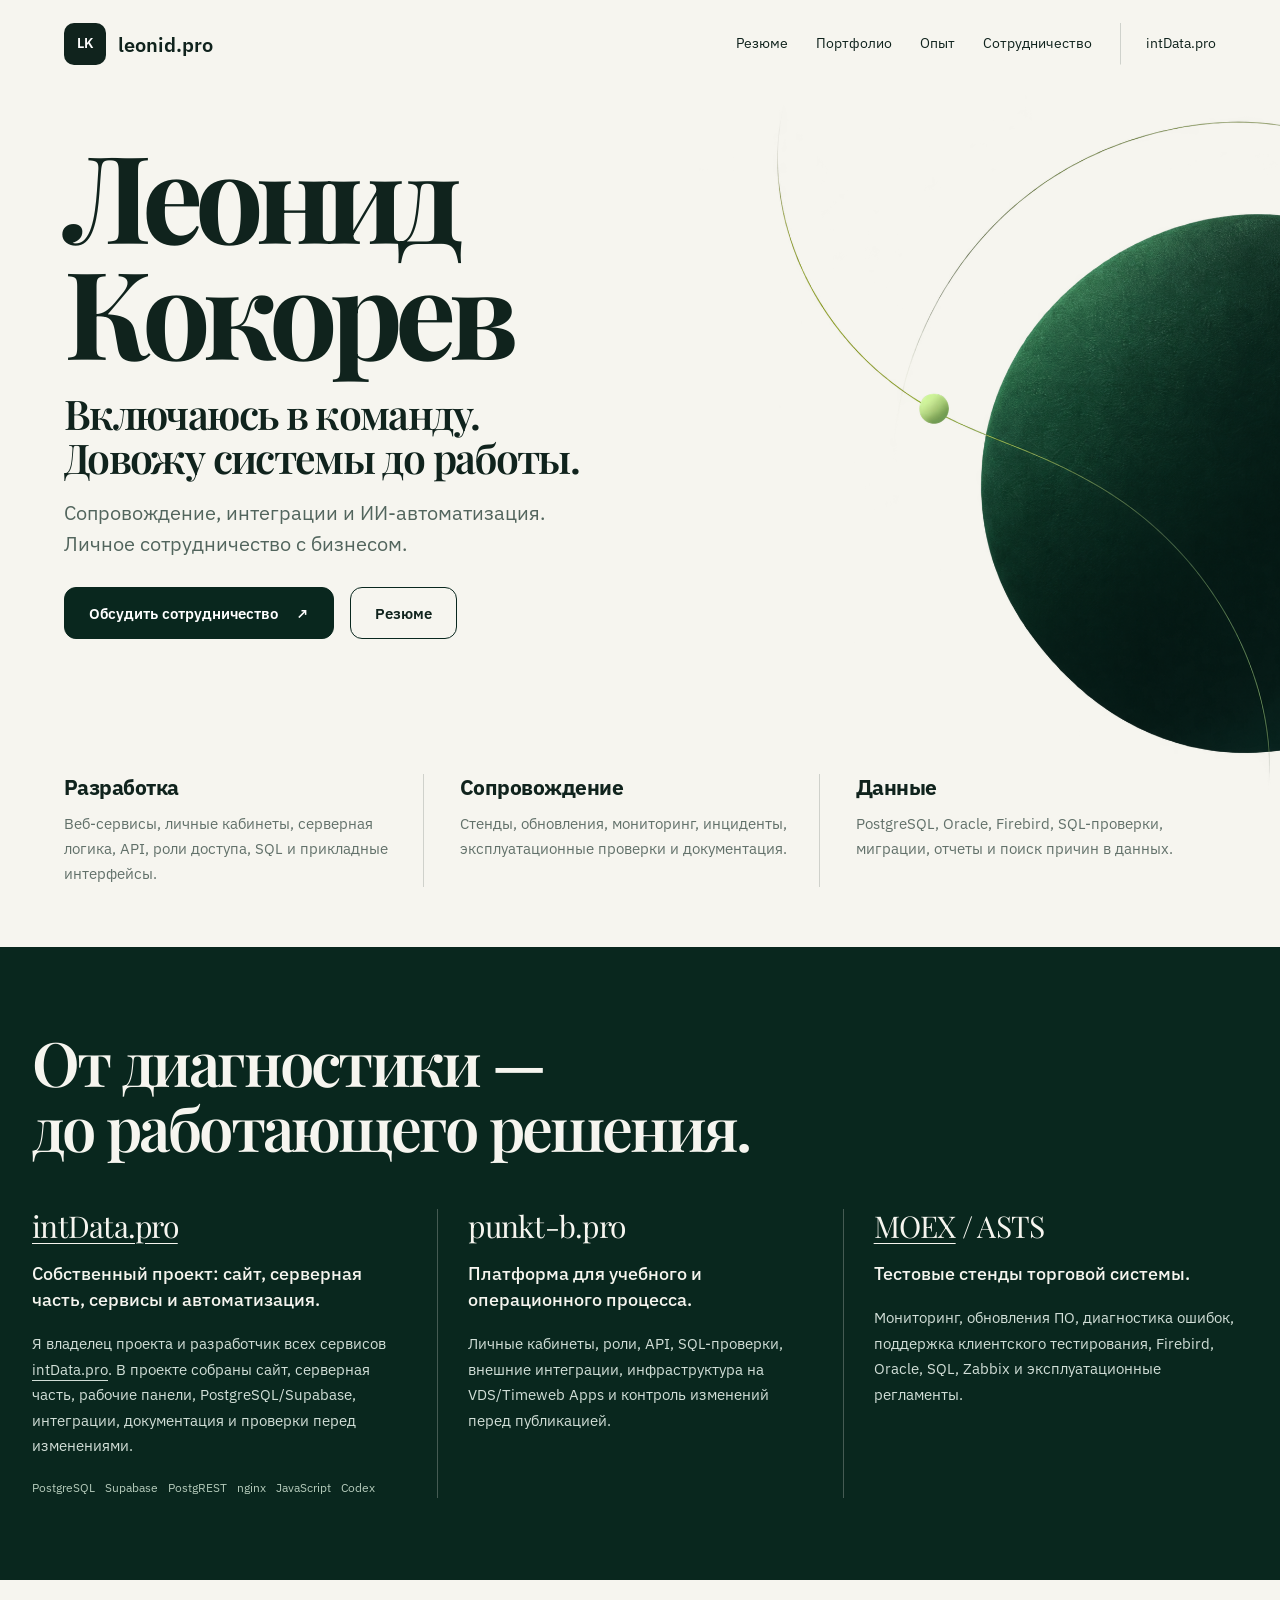
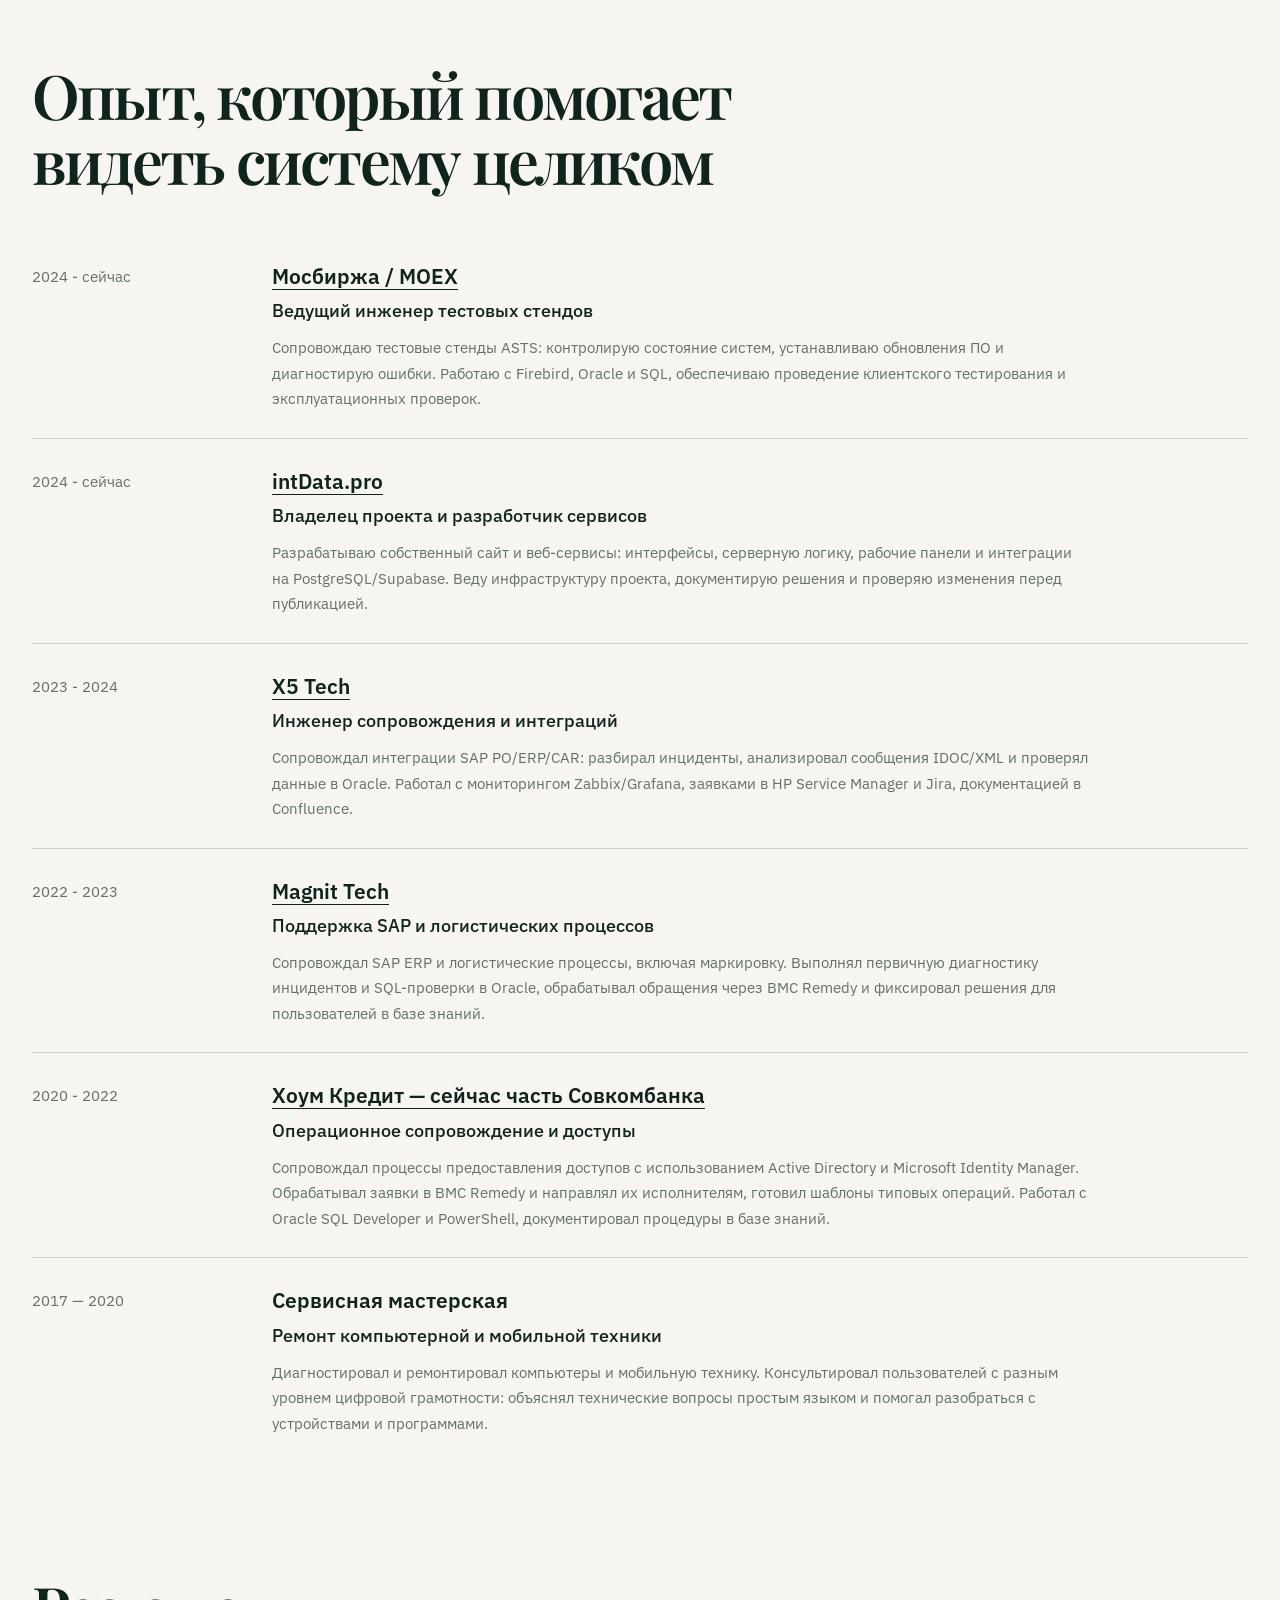
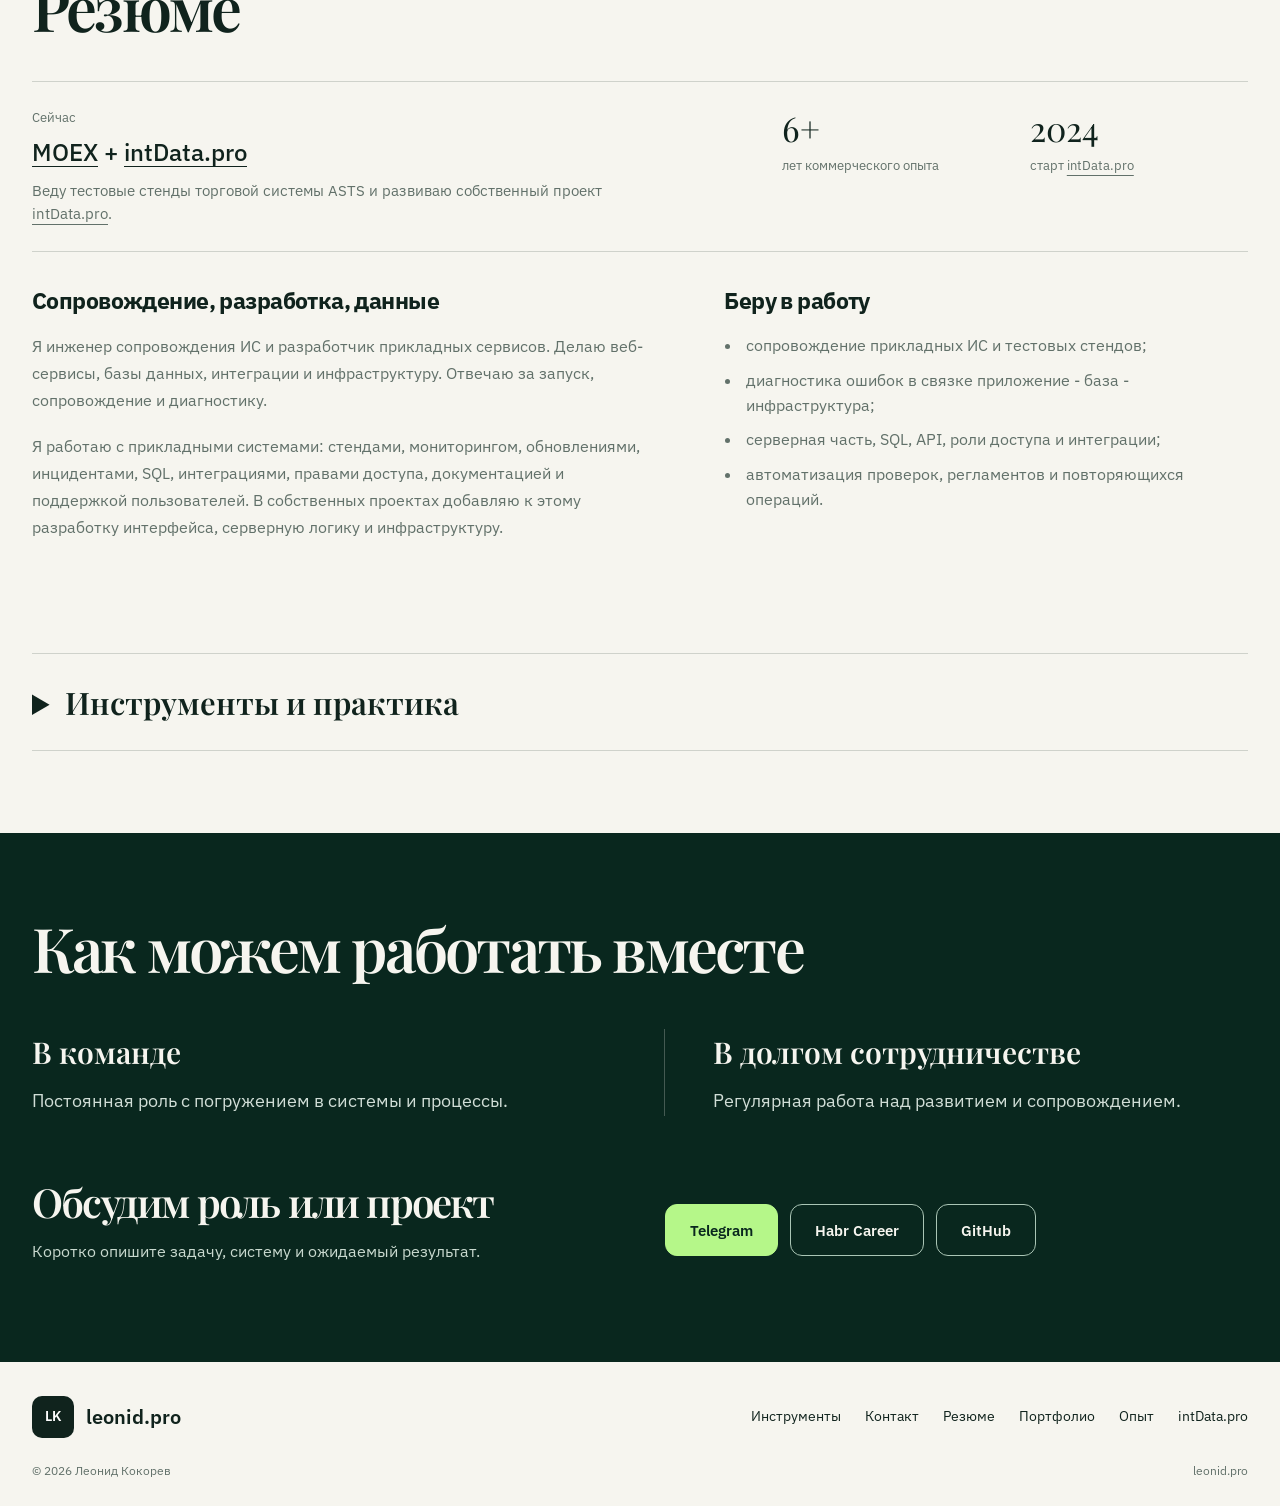
==== commit 8305f239: "feat(portfolio): раскрыть инженерный опыт и добавить работу в мастерской" ====
--- a/index.html
+++ b/index.html
@@ -122,10 +122,7 @@
 <div class="experience-card">
 <span><a class="company-link" href="https://www.moex.com/" rel="noopener" target="_blank">Мосбиржа / MOEX</a></span>
 <h3>Ведущий инженер тестовых стендов</h3>
-<p>
-                ASTS, мониторинг, обновления ПО, диагностика ошибок, Firebird, Oracle, SQL,
-                поддержка клиентского тестирования и эксплуатационные проверки.
-              </p>
+<p>Сопровождаю тестовые стенды ASTS: контролирую состояние систем, устанавливаю обновления ПО и диагностирую ошибки. Работаю с Firebird, Oracle и SQL, обеспечиваю проведение клиентского тестирования и эксплуатационных проверок.</p>
 </div>
 </article>
 <article class="experience-item experience-item--side">
@@ -133,10 +130,7 @@
 <div class="experience-card">
 <span><a class="company-link" href="https://intdata.pro/" rel="noopener" target="_blank">intData.pro</a></span>
 <h3>Владелец проекта и разработчик сервисов</h3>
-<p>
-                Сайт, серверная часть, PostgreSQL/Supabase, рабочие панели, интеграции, инфраструктура,
-                документация и проверка изменений.
-              </p>
+<p>Разрабатываю собственный сайт и веб-сервисы: интерфейсы, серверную логику, рабочие панели и интеграции на PostgreSQL/Supabase. Веду инфраструктуру проекта, документирую решения и проверяю изменения перед публикацией.</p>
 </div>
 </article>
 <article class="experience-item">
@@ -144,10 +138,7 @@
 <div class="experience-card">
 <span><a class="company-link" href="https://x5.tech/" rel="noopener" target="_blank">X5 Tech</a></span>
 <h3>Инженер сопровождения и интеграций</h3>
-<p>
-                SAP PO/ERP/CAR, Oracle, HP Service Manager, Jira, Confluence, Zabbix/Grafana,
-                IDOC/XML, SQL-проверки и поддержка инцидентов.
-              </p>
+<p>Сопровождал интеграции SAP PO/ERP/CAR: разбирал инциденты, анализировал сообщения IDOC/XML и проверял данные в Oracle. Работал с мониторингом Zabbix/Grafana, заявками в HP Service Manager и Jira, документацией в Confluence.</p>
 </div>
 </article>
 <article class="experience-item">
@@ -155,10 +146,7 @@
 <div class="experience-card">
 <span><a class="company-link" href="https://magnit.tech/" rel="noopener" target="_blank">Magnit Tech</a></span>
 <h3>Поддержка SAP и логистических процессов</h3>
-<p>
-                SAP ERP, Oracle SQL, BMC Remedy, первичная диагностика инцидентов,
-                логистика, маркировка, поддержка пользователей и база знаний.
-              </p>
+<p>Сопровождал SAP ERP и логистические процессы, включая маркировку. Выполнял первичную диагностику инцидентов и SQL-проверки в Oracle, обрабатывал обращения через BMC Remedy и фиксировал решения для пользователей в базе знаний.</p>
 </div>
 </article>
 <article class="experience-item">
@@ -166,13 +154,10 @@
 <div class="experience-card">
 <span><a class="company-link" href="https://sovcombank.ru/" rel="noopener" target="_blank">Хоум Кредит — сейчас часть Совкомбанка</a></span>
 <h3>Операционное сопровождение и доступы</h3>
-<p>
-                BMC Remedy, Active Directory, Microsoft Identity Manager, Oracle SQL Developer,
-                маршрутизация заявок, шаблоны обработки, PowerShell и база знаний.
-              </p>
-</div>
-</article>
-</div>
+<p>Сопровождал процессы предоставления доступов с использованием Active Directory и Microsoft Identity Manager. Обрабатывал заявки в BMC Remedy и направлял их исполнителям, готовил шаблоны типовых операций. Работал с Oracle SQL Developer и PowerShell, документировал процедуры в базе знаний.</p>
+</div>
+</article>
+<article class="experience-item"><div class="experience-date">2017 — 2020</div><div class="experience-card"><span>Сервисная мастерская</span><h3>Ремонт компьютерной и мобильной техники</h3><p>Диагностировал и ремонтировал компьютеры и мобильную технику. Консультировал пользователей с разным уровнем цифровой грамотности: объяснял технические вопросы простым языком и помогал разобраться с устройствами и программами.</p></div></article></div>
 </section>
 <section class="section section--tight" id="resume">
 <div class="section-heading">
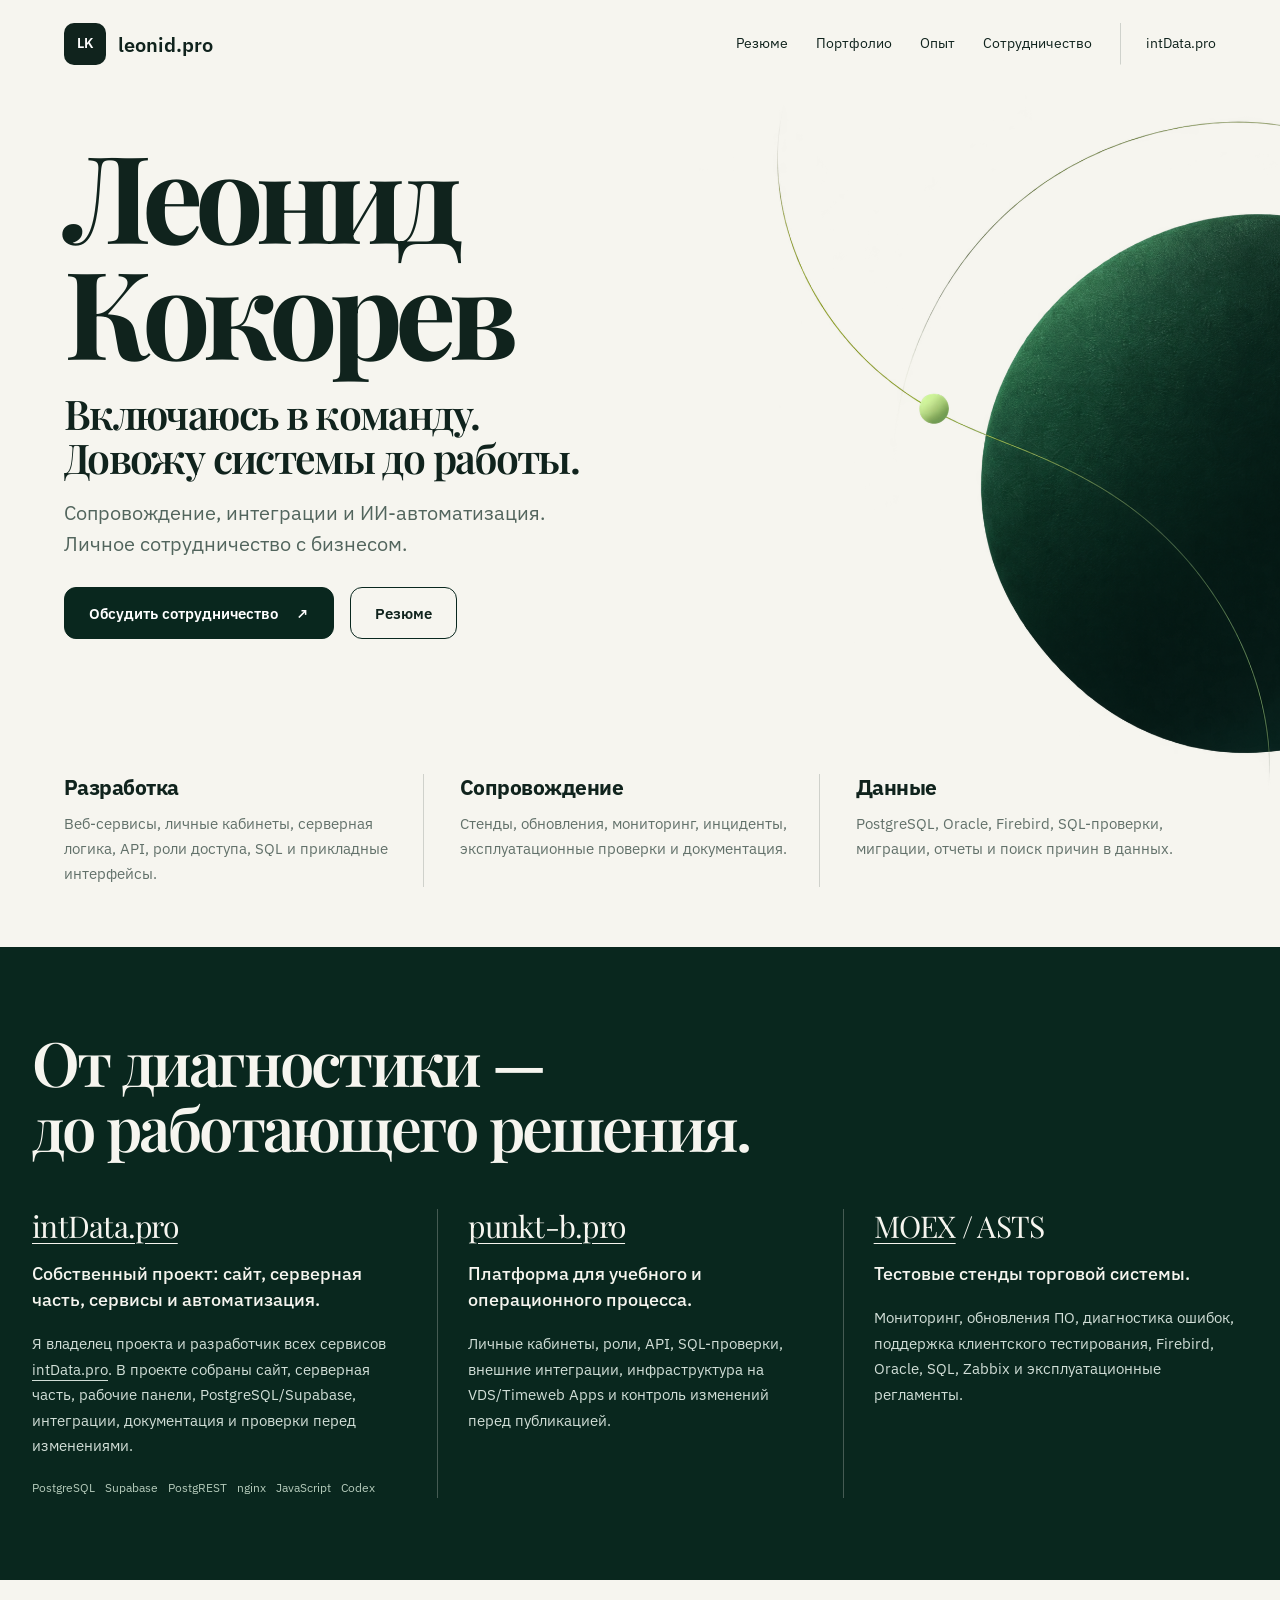
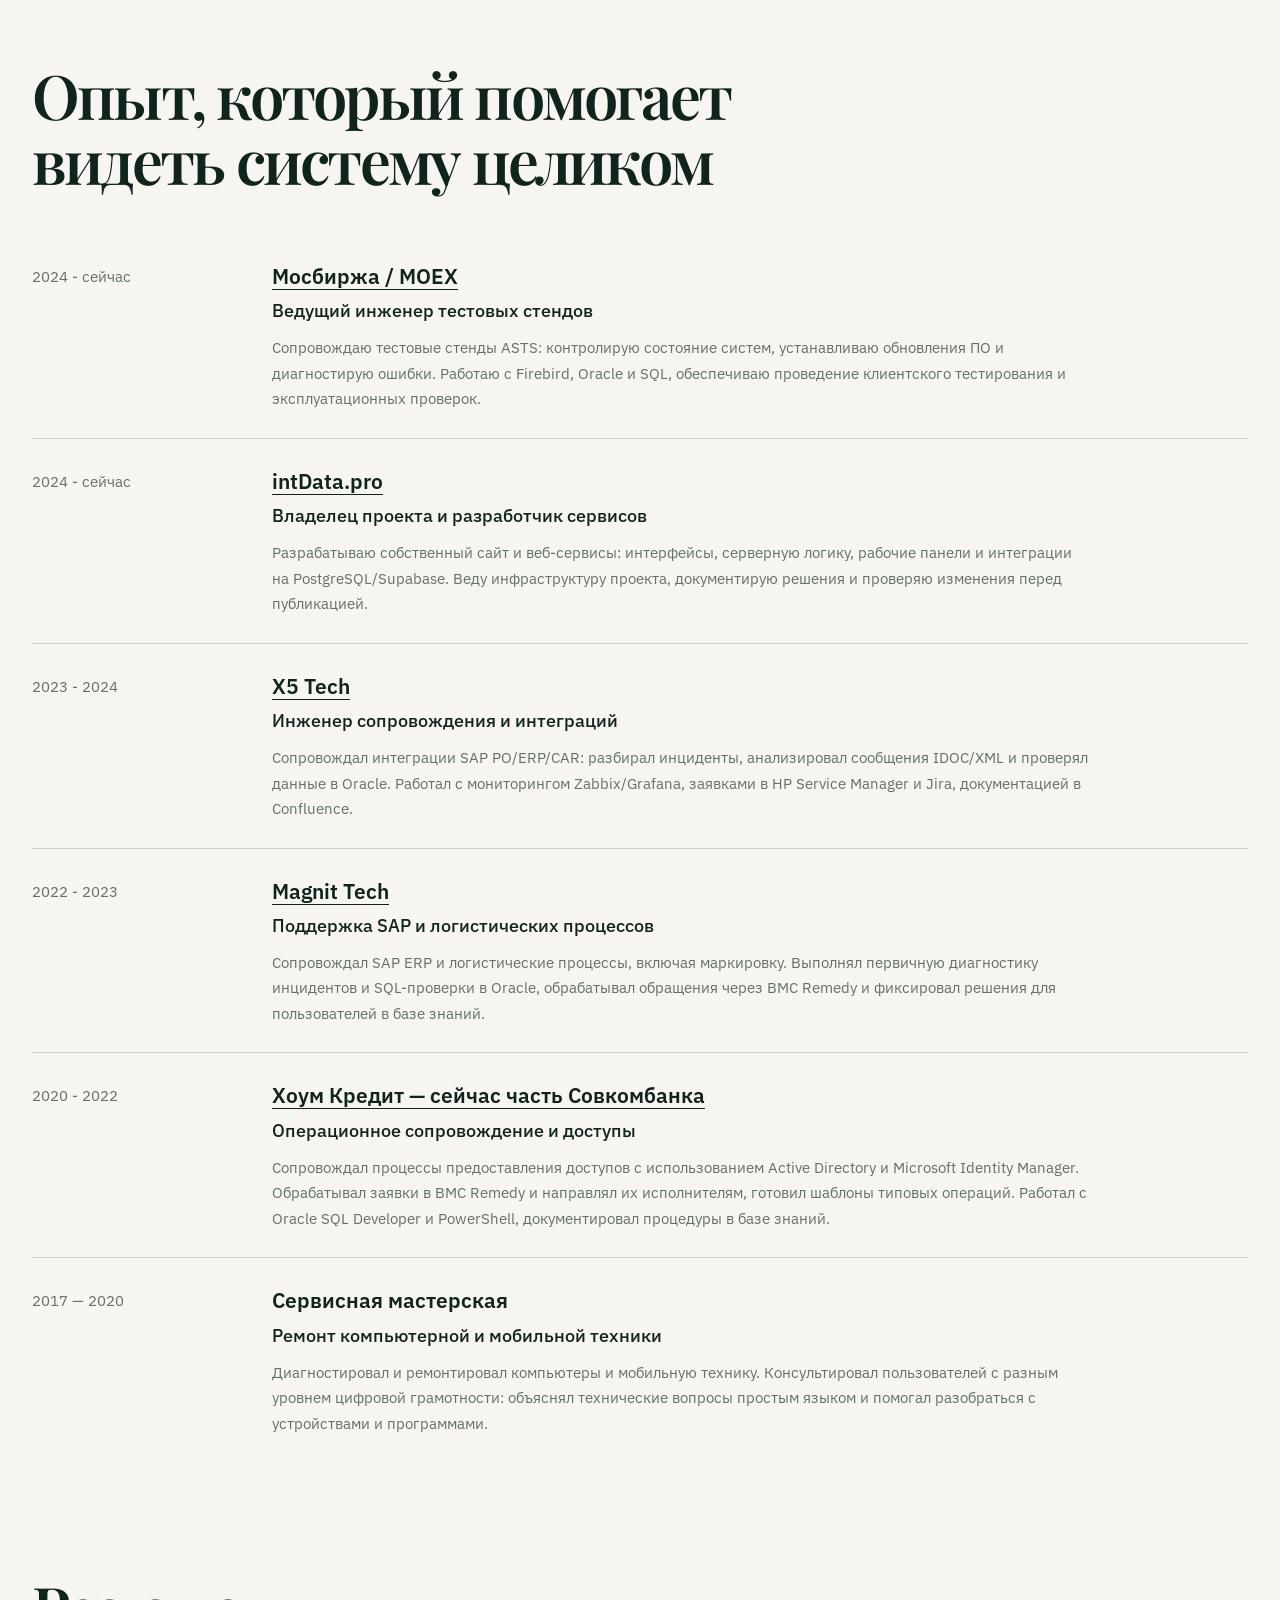
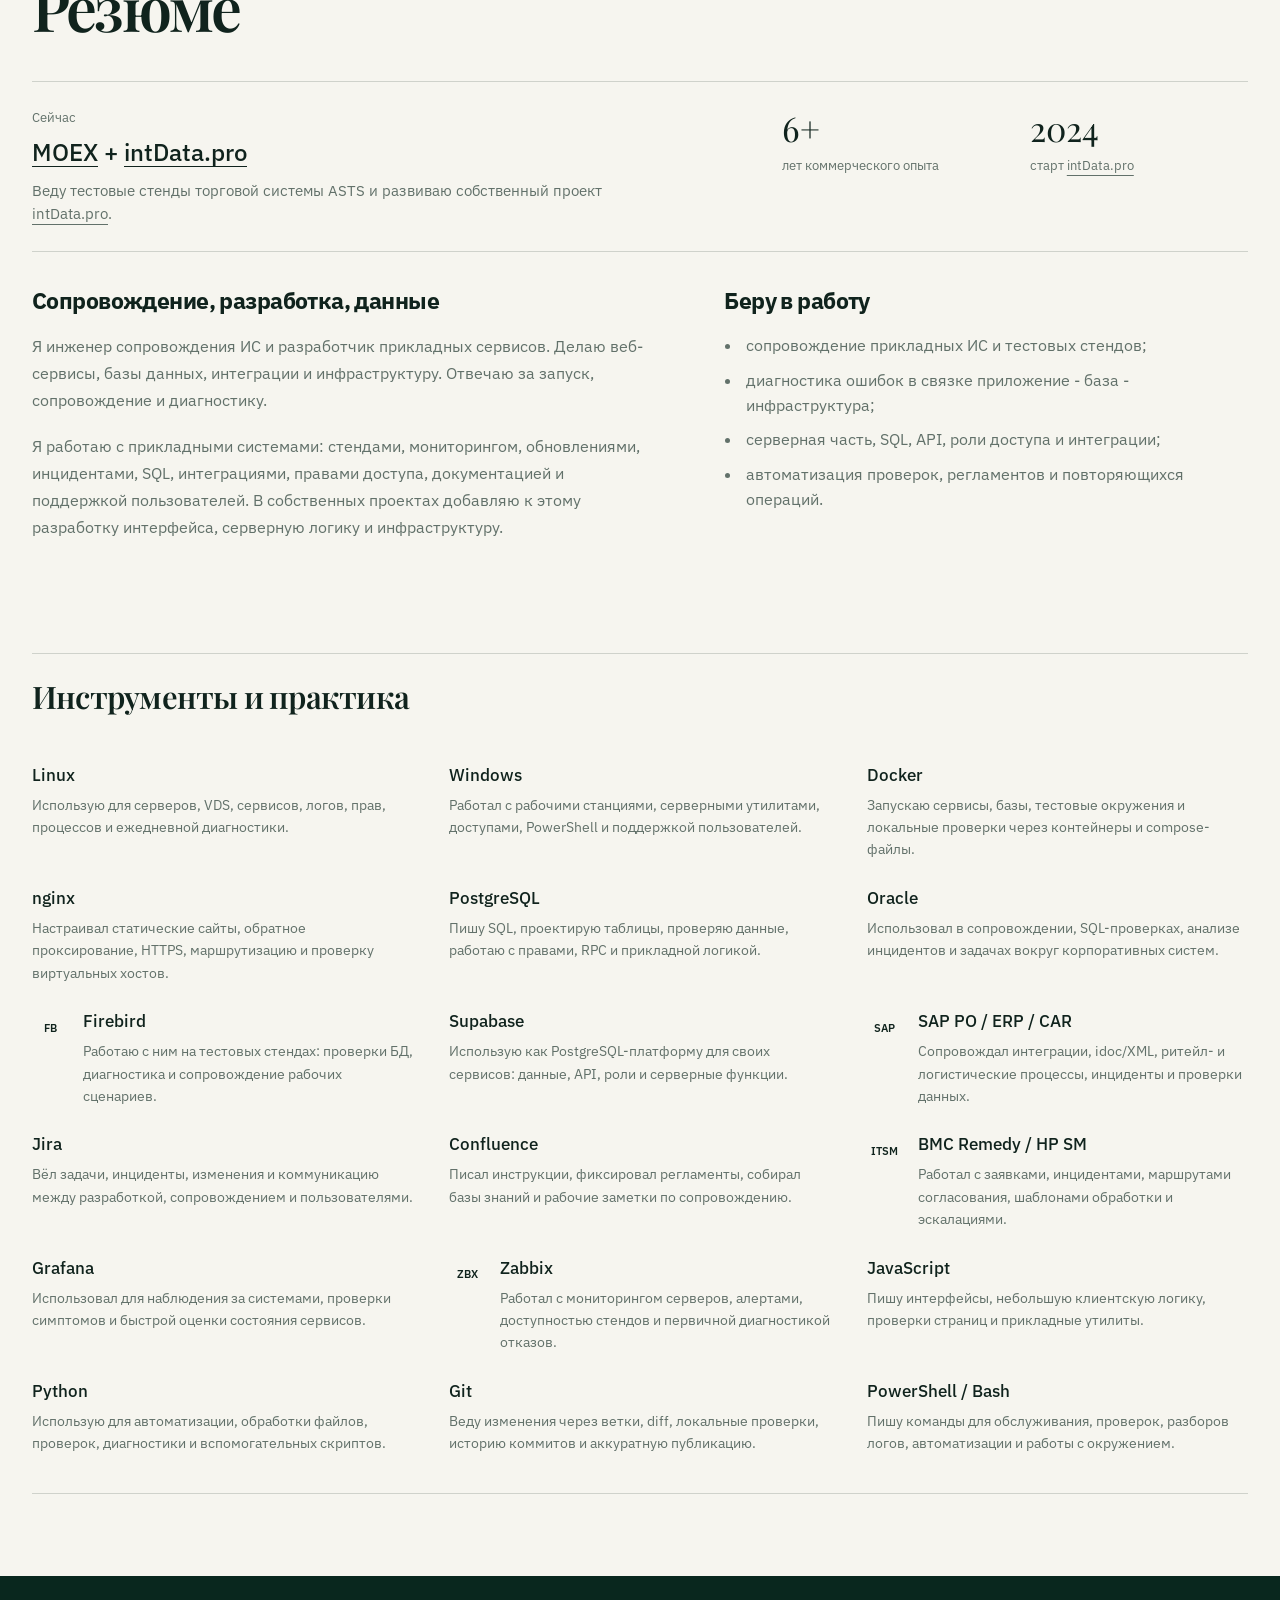
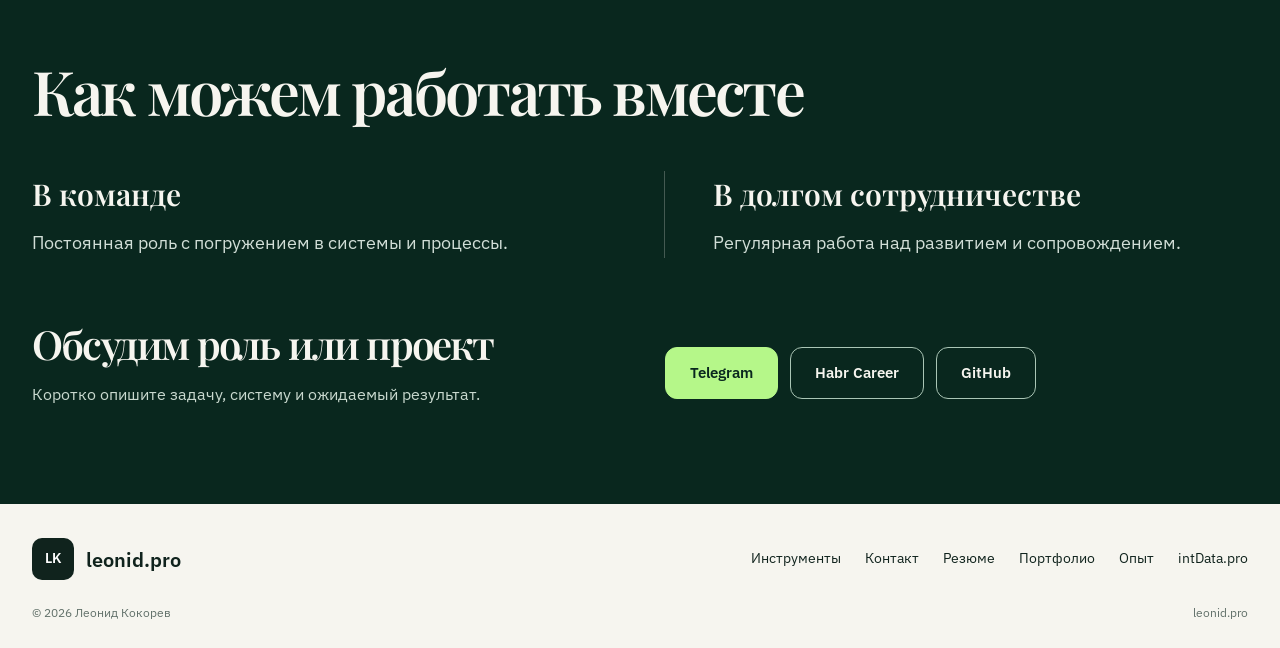
==== commit 473a4dbf: "fix(portfolio): открыть инструменты и сделать проект Пункт Б ссылкой" ====
--- a/index.html
+++ b/index.html
@@ -95,7 +95,7 @@
 </div>
 </article>
 <article class="project">
-<p class="project__meta">punkt-b.pro</p>
+<p class="project__meta"><a class="company-link" href="https://punkt-b.pro/" rel="noopener" target="_blank">punkt-b.pro</a></p>
 <h3>Платформа для учебного и операционного процесса.</h3>
 <p>
               Личные кабинеты, роли, API, SQL-проверки, внешние интеграции, инфраструктура на VDS/Timeweb Apps
@@ -207,7 +207,7 @@
 </div>
 </section>
 <section class="section" id="stack">
-<details class="tools-disclosure"><summary>Инструменты и практика</summary>
+<div class="tools-section"><h2 class="tools-title">Инструменты и практика</h2>
 <div class="stack-grid">
 <article class="tool-card">
 <img alt="" loading="lazy" src="https://cdn.jsdelivr.net/gh/devicons/devicon/icons/linux/linux-original.svg"/>
@@ -336,7 +336,7 @@
 </div>
 </article>
 </div>
-</details></section>
+</div></section>
 <section class="section section--dark collaboration" id="collaboration">
 <h2>Как можем работать вместе</h2>
 <div class="collaboration-grid">
--- a/assets/portfolio.css
+++ b/assets/portfolio.css
@@ -1,5 +1,5 @@
 :root{--paper:#f6f5ef;--ink:#10231d;--muted:#62716a;--green:#09271e;--lime:#b5f789;--line:rgba(16,35,29,.17);--body:"IBM Plex Sans","Segoe UI",sans-serif;--display:"Playfair Display",Georgia,serif}
-*{box-sizing:border-box}html{scroll-behavior:smooth;scroll-padding-top:100px}body{margin:0;color:var(--ink);background:var(--paper);font-family:var(--body);line-height:1.55}a{color:inherit;text-decoration:none}button{font:inherit}img{max-width:100%}button,a,summary{-webkit-tap-highlight-color:transparent}a:focus-visible,button:focus-visible,summary:focus-visible{outline:3px solid #69a847;outline-offset:5px}
+*{box-sizing:border-box}html{scroll-behavior:smooth;scroll-padding-top:100px}body{margin:0;color:var(--ink);background:var(--paper);font-family:var(--body);line-height:1.55}a{color:inherit;text-decoration:none}button{font:inherit}img{max-width:100%}button,a{-webkit-tap-highlight-color:transparent}a:focus-visible,button:focus-visible{outline:3px solid #69a847;outline-offset:5px}
 .skip-link{position:fixed;left:20px;top:-80px;z-index:100;padding:12px 20px;background:var(--green);color:white}.skip-link:focus{top:12px}.site-header{position:sticky;top:0;z-index:50;background:rgba(246,245,239,.95);backdrop-filter:blur(12px)}.site-header__inner{width:min(1280px,calc(100% - 128px));min-height:88px;margin:auto;display:flex;align-items:center;justify-content:space-between;gap:30px}.brand{display:inline-flex;align-items:center;gap:12px;font-size:20px;font-weight:600;white-space:nowrap}.brand__mark{display:grid;place-items:center;width:42px;height:42px;background:var(--ink);border-radius:10px;color:#fff;font-size:14px}.site-nav{display:flex;align-items:center;gap:28px;font-size:14px}.site-nav a{padding:10px 0;border-bottom:1px solid transparent}.site-nav a:hover,.site-nav a.is-active{border-color:var(--green)}.site-nav .nav-pill{border-left:1px solid var(--line);padding-left:25px}.menu-toggle{display:none}
 .hero{position:relative;width:min(1280px,calc(100% - 128px));min-height:650px;margin:auto;padding:48px 0 42px}.hero__content{position:relative;z-index:1;max-width:860px}.hero h1{font-family:var(--display);font-size:clamp(88px,9.5vw,142px);font-weight:700;line-height:.95;letter-spacing:-.065em;margin:0 0 24px;max-width:760px}.hero h1 span{display:block}.hero__position{font-family:var(--display);font-size:clamp(30px,3.2vw,46px);font-weight:600;line-height:1.08;letter-spacing:-.04em;margin:0 0 18px}.hero__lead{max-width:690px;font-size:20px;color:#52655d;line-height:1.55;margin:0 0 28px}.hero__actions{display:flex;align-items:center;gap:16px;flex-wrap:wrap}.hero__art{position:absolute;right:-72px;top:-12px;width:620px;height:730px;overflow:hidden;pointer-events:none}.hero__art img{width:100%;height:100%;object-fit:contain;object-position:center;animation:orbit-drift 12s ease-in-out infinite}.hero__content h1,.hero__position,.hero__lead,.hero__actions{isolation:isolate}main{overflow:clip}
 .button{display:inline-flex;align-items:center;justify-content:center;gap:18px;min-height:52px;padding:12px 24px;border:1px solid var(--green);border-radius:12px;font-size:15px;font-weight:600;line-height:1.4;transition:transform .2s,background-color .2s,color .2s}.button:hover{transform:translateY(-2px)}.button--primary{background:var(--green);color:white}.button--primary:hover{background:#174637}.button--secondary{background:transparent}.button--secondary:hover{background:#e9eee3}
@@ -7,13 +7,13 @@
 .section{padding:82px max(32px,calc((100% - 1280px)/2))}.section h2{margin:0;font-family:var(--display);font-weight:600;font-size:clamp(42px,4.8vw,66px);line-height:1.06;letter-spacing:-.045em}.section-heading{margin-bottom:42px}.section--dark{color:var(--paper);background:var(--green)}.section--dark .section-heading{margin-bottom:50px}.project-list{display:grid;grid-template-columns:repeat(3,minmax(0,1fr));gap:0}.project{padding:0 30px;border-left:1px solid rgba(246,245,239,.25)}.project:first-child{padding-left:0;border:0}.project:last-child{padding-right:0}.project__meta{font-family:var(--display);font-size:30px;line-height:1.15;letter-spacing:-.025em;margin:0 0 18px}.project h3{font-family:var(--body);font-size:18px;line-height:1.45;font-weight:500;margin:0 0 18px}.project p:not(.project__meta){font-size:15px;color:#d1ded7;line-height:1.7}.project__tags{display:flex;flex-wrap:wrap;gap:4px 10px;margin-top:20px;color:#b5cbbb;font-size:12px}.project__tags span{white-space:nowrap}
 .experience-line{margin-top:10px}.experience-item{display:grid;grid-template-columns:200px 1fr;gap:40px;padding:26px 0;border-bottom:1px solid var(--line)}.experience-item:last-child{border-bottom:0}.experience-date{font-size:15px;color:var(--muted);padding-top:5px}.experience-card>span{display:block;margin-bottom:5px;font-size:21px;font-weight:600}.experience-card h3{font-size:18px;font-weight:500;margin:0 0 10px}.experience-card p{max-width:820px;color:var(--muted);font-size:15px;line-height:1.7;margin:0}
 #resume{padding-top:30px}.hero__summary{display:grid;grid-template-columns:1.5fr 1fr;gap:50px;margin:34px 0;padding:26px 0;border-top:1px solid var(--line);border-bottom:1px solid var(--line)}.summary-card__label{font-size:13px;color:var(--muted);display:block;margin-bottom:5px}.summary-card strong{font-size:24px;font-weight:500}.summary-card p{max-width:650px;margin:8px 0 0;color:var(--muted);font-size:15px}.summary-metrics{display:grid;grid-template-columns:1fr 1fr;gap:30px}.summary-metrics span{font-family:var(--display);font-size:34px;line-height:1.2}.summary-metrics p{margin:7px 0 0;font-size:13px;color:var(--muted)}.resume-grid{display:grid;grid-template-columns:1.2fr 1fr;gap:64px}.resume-grid h3{font-size:23px;line-height:1.25;margin:0 0 18px;letter-spacing:-.025em}.resume-grid p,.resume-grid .hero__lead{font-family:var(--body);font-size:16px;line-height:1.7;color:var(--muted);margin:0 0 18px}.clean-list{margin:0;padding-left:18px;color:var(--muted)}.clean-list li{padding:0 0 10px 4px}
-#stack{padding-top:12px;padding-bottom:82px}.tools-disclosure{border-top:1px solid var(--line);border-bottom:1px solid var(--line)}.tools-disclosure>summary{padding:24px 0;cursor:pointer;font-family:var(--display);font-size:31px;font-weight:600}.stack-grid{display:grid;grid-template-columns:repeat(3,minmax(0,1fr));gap:26px 36px;padding:24px 0 38px}.tool-card{display:flex;align-items:flex-start;gap:15px}.tool-card img,.tool-card__mark{flex:0 0 36px;width:36px;height:36px;object-fit:contain}.tool-card__mark{font-size:11px;font-weight:600;display:grid;place-items:center}.tool-card h3{font-family:var(--body);font-size:17px;font-weight:500;line-height:1.3;margin:0 0 8px}.tool-card p{font-size:14px;line-height:1.6;color:var(--muted);margin:0}.tool-card[hidden],.tool-card img[hidden]{display:none}
+#stack{padding-top:12px;padding-bottom:82px}.tools-section{border-top:1px solid var(--line);border-bottom:1px solid var(--line)}#stack .tools-title{margin:0;padding:24px 0;font-family:var(--display);font-size:31px;font-weight:600;line-height:1.2;letter-spacing:-.025em}.stack-grid{display:grid;grid-template-columns:repeat(3,minmax(0,1fr));gap:26px 36px;padding:24px 0 38px}.tool-card{display:flex;align-items:flex-start;gap:15px}.tool-card img,.tool-card__mark{flex:0 0 36px;width:36px;height:36px;object-fit:contain}.tool-card__mark{font-size:11px;font-weight:600;display:grid;place-items:center}.tool-card h3{font-family:var(--body);font-size:17px;font-weight:500;line-height:1.3;margin:0 0 8px}.tool-card p{font-size:14px;line-height:1.6;color:var(--muted);margin:0}.tool-card[hidden],.tool-card img[hidden]{display:none}
 .collaboration{padding-bottom:20px}.collaboration>h2{margin-bottom:48px}.collaboration-grid{display:grid;grid-template-columns:1fr 1fr;gap:48px}.collaboration-grid article+article{border-left:1px solid rgba(246,245,239,.25);padding-left:48px}.collaboration h3{font-family:var(--display);font-size:30px;margin:0 0 12px;font-weight:600}.collaboration p{max-width:480px;margin:0;color:#d1ded7;font-size:18px;line-height:1.6}.contact{padding-top:45px;padding-bottom:82px}.contact-card{display:grid;grid-template-columns:1fr 1fr;gap:50px;align-items:center}.contact h2{font-size:40px}.contact-card p{max-width:500px;font-size:16px;color:#c9d9cf}.contact-actions{display:flex;gap:12px;flex-wrap:wrap;align-items:center}.section--dark .button--primary{background:var(--lime);border-color:var(--lime);color:var(--green)}.section--dark .button--primary:hover{background:#c8ffa7}.section--dark .button--secondary{border-color:#aac5b5;color:var(--paper)}.section--dark .button--secondary:hover{background:#214637}
 .mobile-contact{display:none}.site-footer{padding:34px max(32px,calc((100% - 1280px)/2)) 25px}.site-footer__inner{display:flex;justify-content:space-between;align-items:center;gap:35px}.site-footer__links{display:flex;flex-wrap:wrap;gap:24px;font-size:14px}.site-footer__links a{padding:8px 0}.site-footer__links a:hover{text-decoration:underline;text-underline-offset:5px}.site-footer__bottom{margin-top:24px;display:flex;gap:20px;justify-content:space-between;font-size:12px;color:var(--muted)}
 @keyframes orbit-drift{0%,100%{transform:translateY(0) rotate(0)}50%{transform:translateY(-12px) rotate(1deg)}}
 @media(max-width:1100px){.hero h1{font-size:112px}.hero__position{font-size:37px}.hero__art{right:-140px;width:570px;opacity:.65}.hero__content{max-width:740px}.site-nav{gap:20px}.project-list{grid-template-columns:1fr 1fr}.project:first-child{grid-column:1/-1;padding:0 0 32px;margin-bottom:32px;border-bottom:1px solid rgba(246,245,239,.25)}.project:nth-child(2){padding-left:0;border-left:0}.project:nth-child(3){padding-right:0}.stack-grid{grid-template-columns:repeat(2,minmax(0,1fr))}.signal-grid{gap:26px}}
 @media(max-width:900px){.site-header__inner,.hero,.signal-grid{width:calc(100% - 64px)}.site-header__inner{gap:20px}.site-nav{gap:16px;font-size:13px}.site-nav .nav-pill{padding-left:16px}.brand{font-size:17px}.section{padding-inline:32px}.hero{min-height:620px}.hero__art{right:-190px;opacity:.26}.hero__position{max-width:690px}.resume-grid{gap:36px}.hero__summary{gap:30px}.contact-card{grid-template-columns:1fr;gap:22px}.contact-actions{max-width:700px}.site-footer__inner{align-items:flex-start}.site-footer__links{gap:12px 20px}}
-@media(max-width:760px){html{scroll-padding-top:88px}.site-header__inner{min-height:76px;flex-wrap:wrap;padding-block:12px;gap:14px}.brand__mark{width:36px;height:36px}.site-nav{width:100%;flex-wrap:wrap;padding-bottom:10px;gap:10px 20px}.site-nav .nav-pill{border-left:0;padding-left:0}.has-js .menu-toggle{display:inline-flex;align-items:center;justify-content:center;min-height:44px;padding:8px 15px;border:1px solid var(--line);border-radius:8px;background:transparent;color:var(--ink)}.has-js .site-nav{position:absolute;left:24px;right:24px;top:72px;width:auto;padding:22px;background:var(--paper);border:1px solid var(--line);border-radius:10px;box-shadow:0 18px 40px rgba(9,39,30,.1);display:grid;gap:3px}.has-js .site-nav[aria-hidden=true]{display:none}.has-js .site-nav a{padding:12px}.hero__art{display:none}.hero{min-height:0;padding-block:34px 35px}.hero h1{font-size:clamp(70px,11.8vw,106px)}.hero__position{font-size:32px}.hero__lead{font-size:18px}.signal-grid{grid-template-columns:1fr;gap:0;padding:0 0 45px}.signal-grid article{border-right:0;border-top:1px solid var(--line);padding:22px 0}.signal-grid article:last-child{border-top:1px solid var(--line)}.signal-grid h3{font-size:22px;margin-bottom:8px}.signal-grid p{font-size:15px;max-width:600px}.section{padding-block:58px}.section h2{font-size:43px}.section-heading{margin-bottom:30px}.section--dark .section-heading{margin-bottom:34px}.project-list{grid-template-columns:1fr}.project:first-child{grid-column:auto}.project,.project:first-child,.project:nth-child(2),.project:nth-child(3){padding:0 0 28px;margin-bottom:28px;border-left:0;border-bottom:1px solid rgba(246,245,239,.25)}.project:last-child{padding-bottom:0;margin-bottom:0;border:0}.project__meta{font-size:31px}.project h3{font-size:19px}.project p:not(.project__meta){font-size:16px}.project__tags{font-size:13px}.experience-item{grid-template-columns:1fr;gap:9px;padding:24px 0}.experience-date{font-size:14px}.experience-card>span{font-size:21px}.experience-card h3{font-size:18px}.experience-card p{font-size:15px}.hero__summary{grid-template-columns:1fr;gap:24px;margin-top:28px}.summary-metrics{max-width:400px}.resume-grid{grid-template-columns:1fr;gap:24px}.resume-grid h3{font-size:23px}.stack-grid{grid-template-columns:1fr;gap:26px}.tools-disclosure>summary{font-size:26px}.tool-card p{font-size:15px}.collaboration{padding-bottom:16px}.collaboration>h2{margin-bottom:30px}.collaboration-grid{grid-template-columns:1fr;gap:26px}.collaboration-grid article+article{border-left:0;border-top:1px solid rgba(246,245,239,.25);padding:26px 0 0}.collaboration h3{font-size:28px}.collaboration p{font-size:17px}.contact{padding-top:30px;padding-bottom:58px}.contact h2{font-size:36px}.contact-actions{gap:10px}.contact-actions .button{font-size:14px;padding:12px 18px}.has-js .mobile-contact{position:fixed;z-index:45;left:20px;right:20px;bottom:14px;display:flex;align-items:center;justify-content:center;min-height:49px;padding:10px 20px;background:var(--green);border:1px solid #729d7b;border-radius:12px;color:white;box-shadow:0 5px 25px rgba(0,0,0,.16);opacity:0;visibility:hidden;transform:translateY(10px);transition:opacity .2s,transform .2s,visibility .2s}.has-js .mobile-contact.is-visible{opacity:1;visibility:visible;transform:none}.site-footer{padding-bottom:95px}.site-footer__inner{display:grid;gap:22px}.site-footer__links{gap:9px 20px}.site-footer__bottom{display:grid;gap:5px}}
+@media(max-width:760px){html{scroll-padding-top:88px}.site-header__inner{min-height:76px;flex-wrap:wrap;padding-block:12px;gap:14px}.brand__mark{width:36px;height:36px}.site-nav{width:100%;flex-wrap:wrap;padding-bottom:10px;gap:10px 20px}.site-nav .nav-pill{border-left:0;padding-left:0}.has-js .menu-toggle{display:inline-flex;align-items:center;justify-content:center;min-height:44px;padding:8px 15px;border:1px solid var(--line);border-radius:8px;background:transparent;color:var(--ink)}.has-js .site-nav{position:absolute;left:24px;right:24px;top:72px;width:auto;padding:22px;background:var(--paper);border:1px solid var(--line);border-radius:10px;box-shadow:0 18px 40px rgba(9,39,30,.1);display:grid;gap:3px}.has-js .site-nav[aria-hidden=true]{display:none}.has-js .site-nav a{padding:12px}.hero__art{display:none}.hero{min-height:0;padding-block:34px 35px}.hero h1{font-size:clamp(70px,11.8vw,106px)}.hero__position{font-size:32px}.hero__lead{font-size:18px}.signal-grid{grid-template-columns:1fr;gap:0;padding:0 0 45px}.signal-grid article{border-right:0;border-top:1px solid var(--line);padding:22px 0}.signal-grid article:last-child{border-top:1px solid var(--line)}.signal-grid h3{font-size:22px;margin-bottom:8px}.signal-grid p{font-size:15px;max-width:600px}.section{padding-block:58px}.section h2{font-size:43px}.section-heading{margin-bottom:30px}.section--dark .section-heading{margin-bottom:34px}.project-list{grid-template-columns:1fr}.project:first-child{grid-column:auto}.project,.project:first-child,.project:nth-child(2),.project:nth-child(3){padding:0 0 28px;margin-bottom:28px;border-left:0;border-bottom:1px solid rgba(246,245,239,.25)}.project:last-child{padding-bottom:0;margin-bottom:0;border:0}.project__meta{font-size:31px}.project h3{font-size:19px}.project p:not(.project__meta){font-size:16px}.project__tags{font-size:13px}.experience-item{grid-template-columns:1fr;gap:9px;padding:24px 0}.experience-date{font-size:14px}.experience-card>span{font-size:21px}.experience-card h3{font-size:18px}.experience-card p{font-size:15px}.hero__summary{grid-template-columns:1fr;gap:24px;margin-top:28px}.summary-metrics{max-width:400px}.resume-grid{grid-template-columns:1fr;gap:24px}.resume-grid h3{font-size:23px}.stack-grid{grid-template-columns:1fr;gap:26px}#stack .tools-title{font-size:26px}.tool-card p{font-size:15px}.collaboration{padding-bottom:16px}.collaboration>h2{margin-bottom:30px}.collaboration-grid{grid-template-columns:1fr;gap:26px}.collaboration-grid article+article{border-left:0;border-top:1px solid rgba(246,245,239,.25);padding:26px 0 0}.collaboration h3{font-size:28px}.collaboration p{font-size:17px}.contact{padding-top:30px;padding-bottom:58px}.contact h2{font-size:36px}.contact-actions{gap:10px}.contact-actions .button{font-size:14px;padding:12px 18px}.has-js .mobile-contact{position:fixed;z-index:45;left:20px;right:20px;bottom:14px;display:flex;align-items:center;justify-content:center;min-height:49px;padding:10px 20px;background:var(--green);border:1px solid #729d7b;border-radius:12px;color:white;box-shadow:0 5px 25px rgba(0,0,0,.16);opacity:0;visibility:hidden;transform:translateY(10px);transition:opacity .2s,transform .2s,visibility .2s}.has-js .mobile-contact.is-visible{opacity:1;visibility:visible;transform:none}.site-footer{padding-bottom:95px}.site-footer__inner{display:grid;gap:22px}.site-footer__links{gap:9px 20px}.site-footer__bottom{display:grid;gap:5px}}
 @media(max-width:480px){.site-header__inner,.hero,.signal-grid{width:calc(100% - 40px)}.section,.site-footer{padding-left:20px;padding-right:20px}.hero h1{font-size:76px}.hero__position{font-size:28px;max-width:355px}.hero__lead{font-size:17px;margin-bottom:24px}.hero__actions{gap:12px}.button{padding:12px 18px;min-height:50px;font-size:14px;gap:12px}.hero__actions .button--primary{width:100%;justify-content:space-between}.hero__actions .button--secondary{min-width:126px}.section h2{font-size:39px}.contact h2{font-size:34px}.contact-actions .button--primary{width:100%}}
 .company-link{text-decoration:underline;text-decoration-thickness:1px;text-underline-offset:5px}.company-link:hover{text-decoration-thickness:2px}
 @media(prefers-reduced-motion:reduce){*,*::before,*::after{scroll-behavior:auto!important;animation:none!important;transition:none!important}}
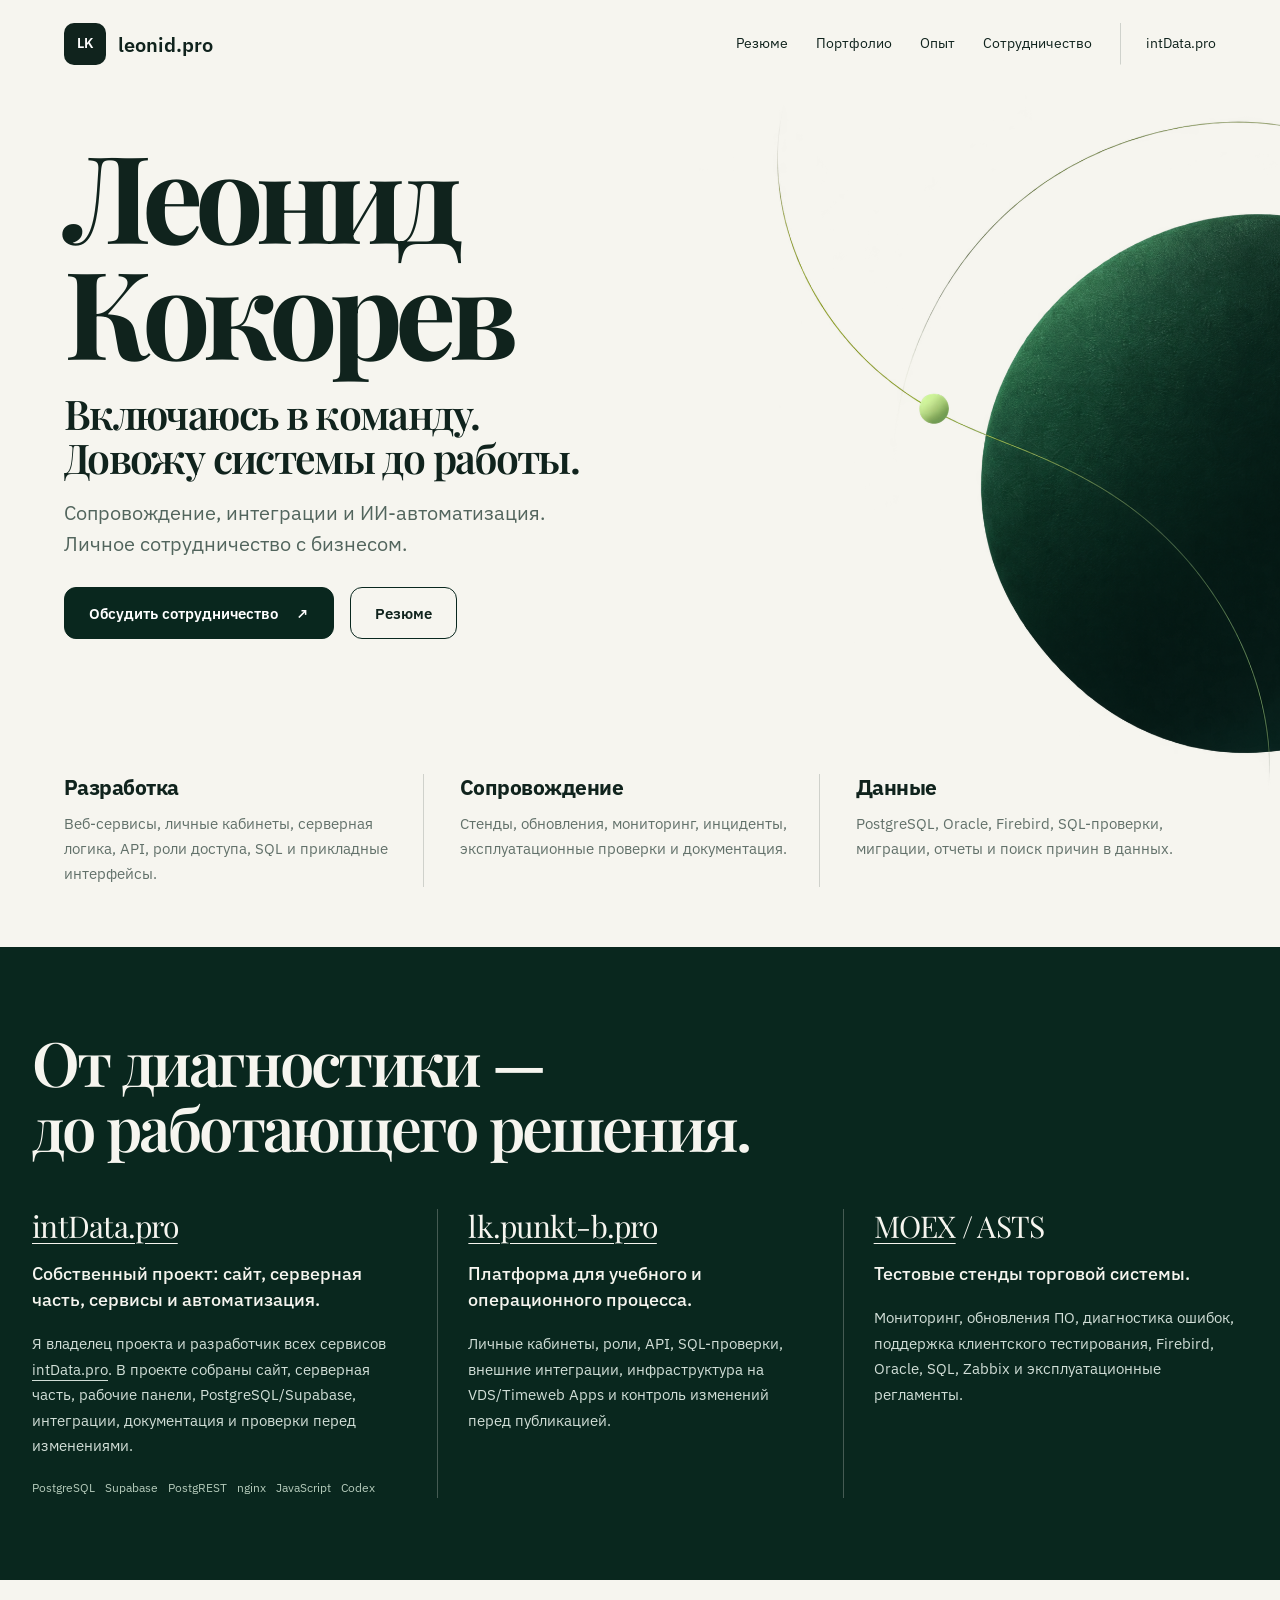
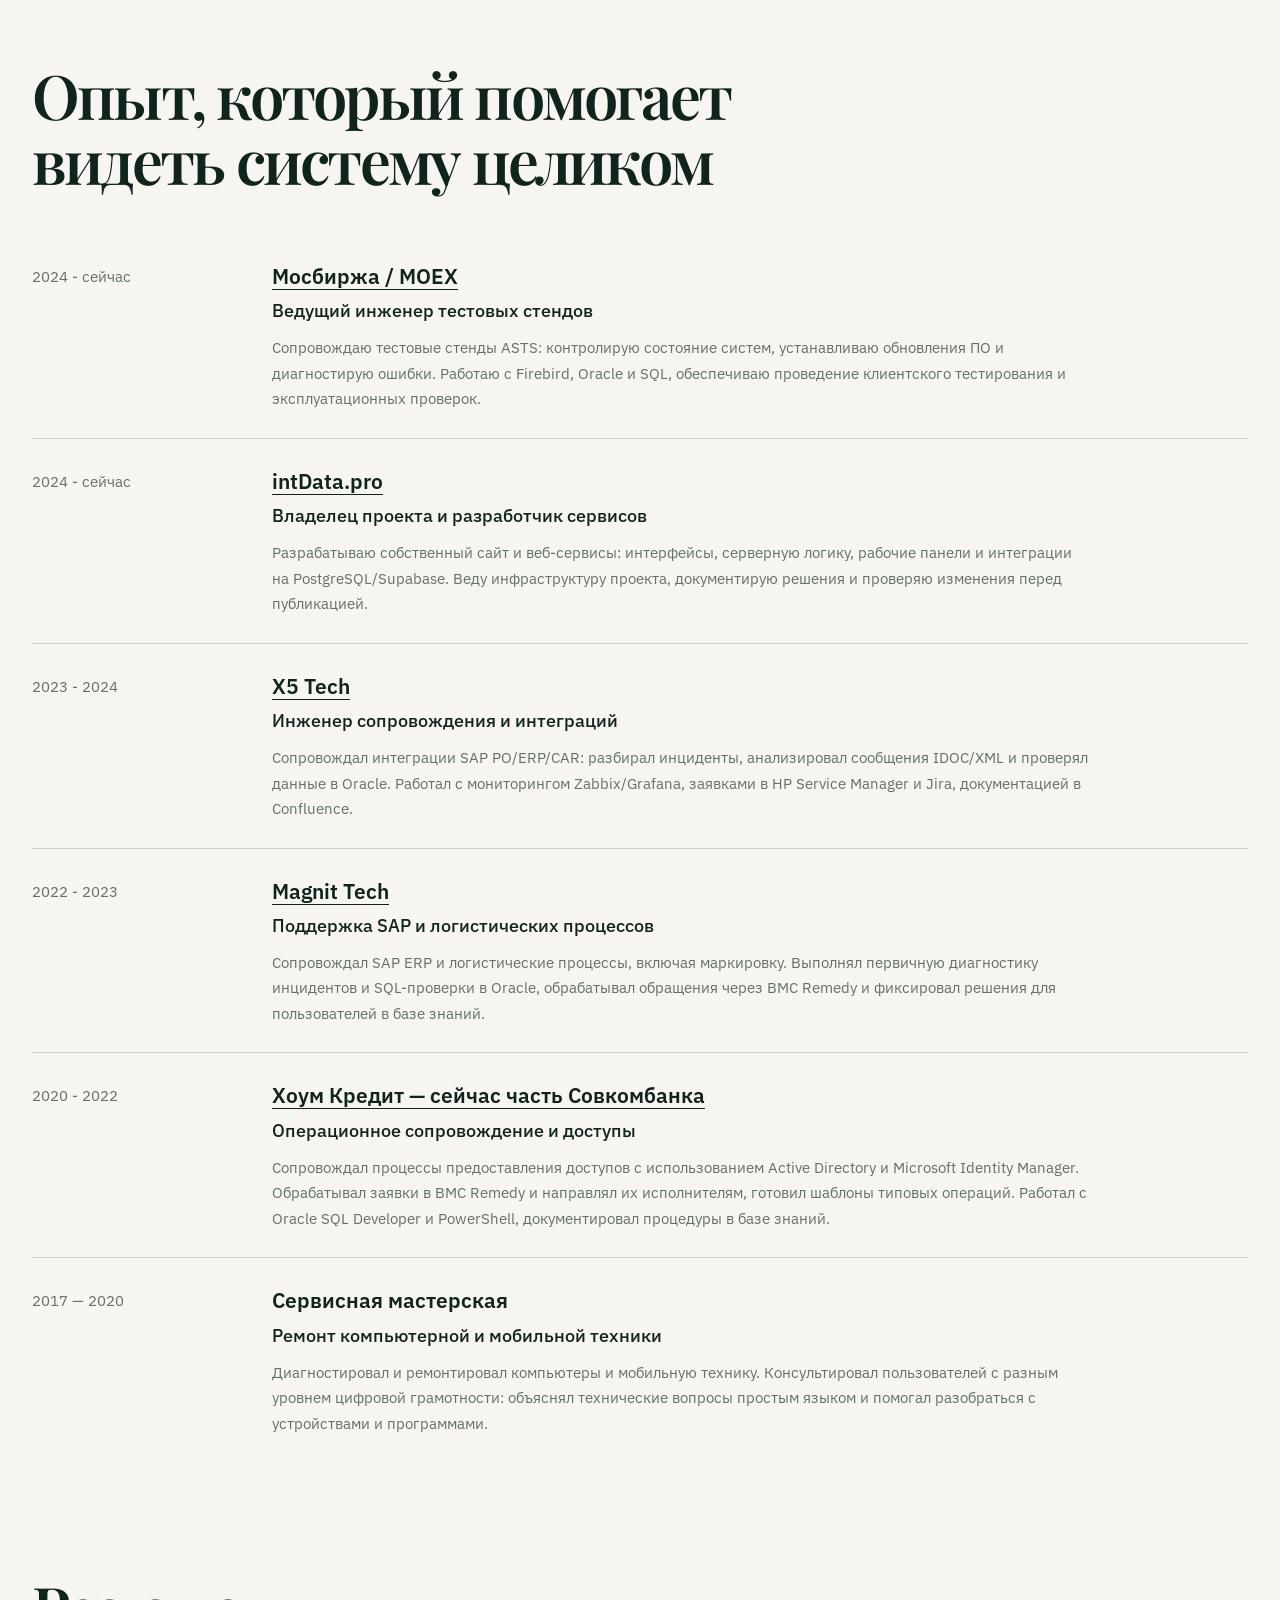
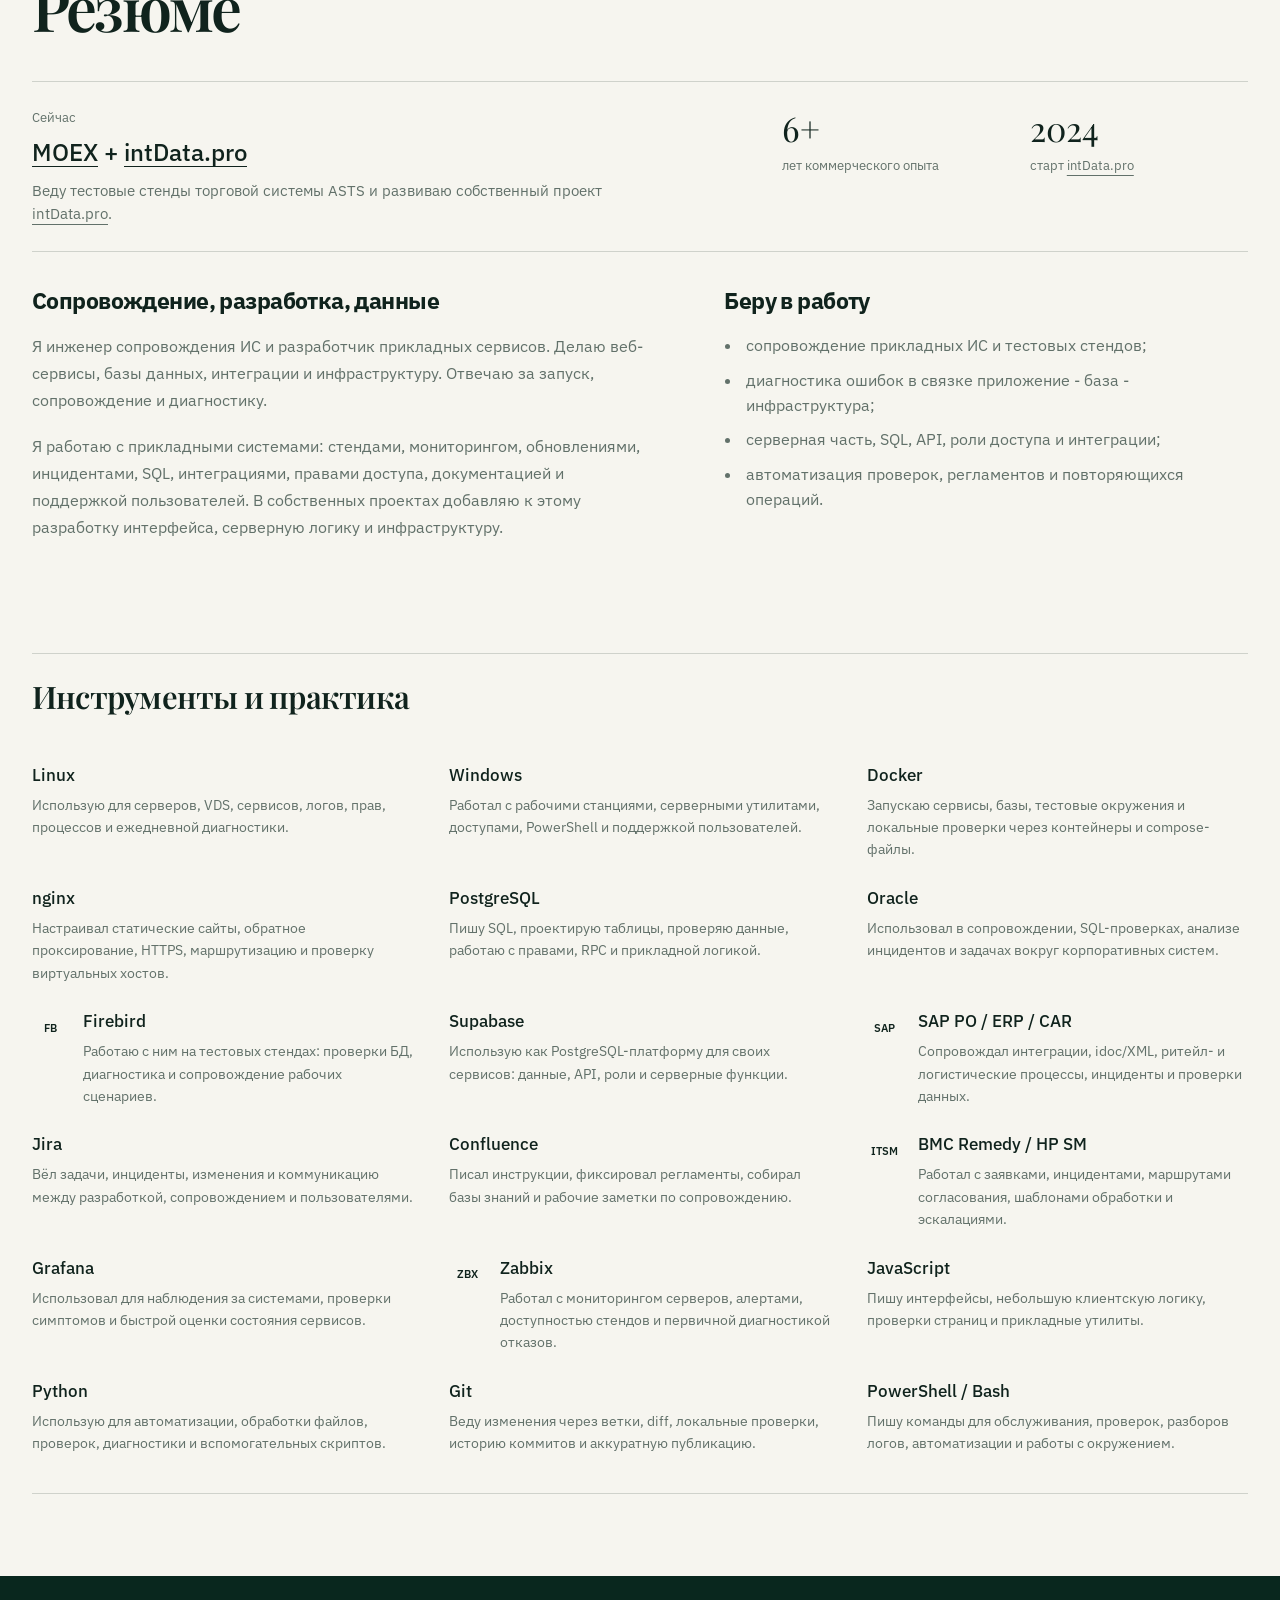
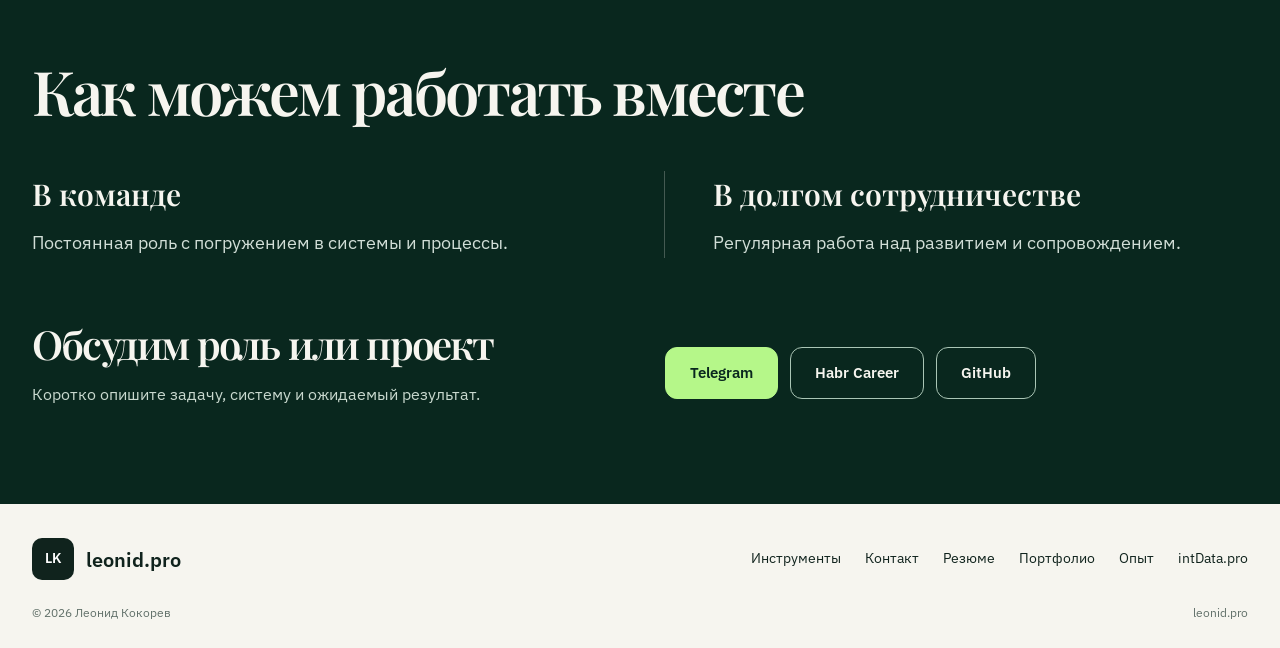
==== commit fbd84a69: "fix(portfolio): сослаться на личный кабинет Пункт Б" ====
--- a/index.html
+++ b/index.html
@@ -95,7 +95,7 @@
 </div>
 </article>
 <article class="project">
-<p class="project__meta"><a class="company-link" href="https://punkt-b.pro/" rel="noopener" target="_blank">punkt-b.pro</a></p>
+<p class="project__meta"><a class="company-link" href="https://lk.punkt-b.pro/" rel="noopener" target="_blank">lk.punkt-b.pro</a></p>
 <h3>Платформа для учебного и операционного процесса.</h3>
 <p>
               Личные кабинеты, роли, API, SQL-проверки, внешние интеграции, инфраструктура на VDS/Timeweb Apps
